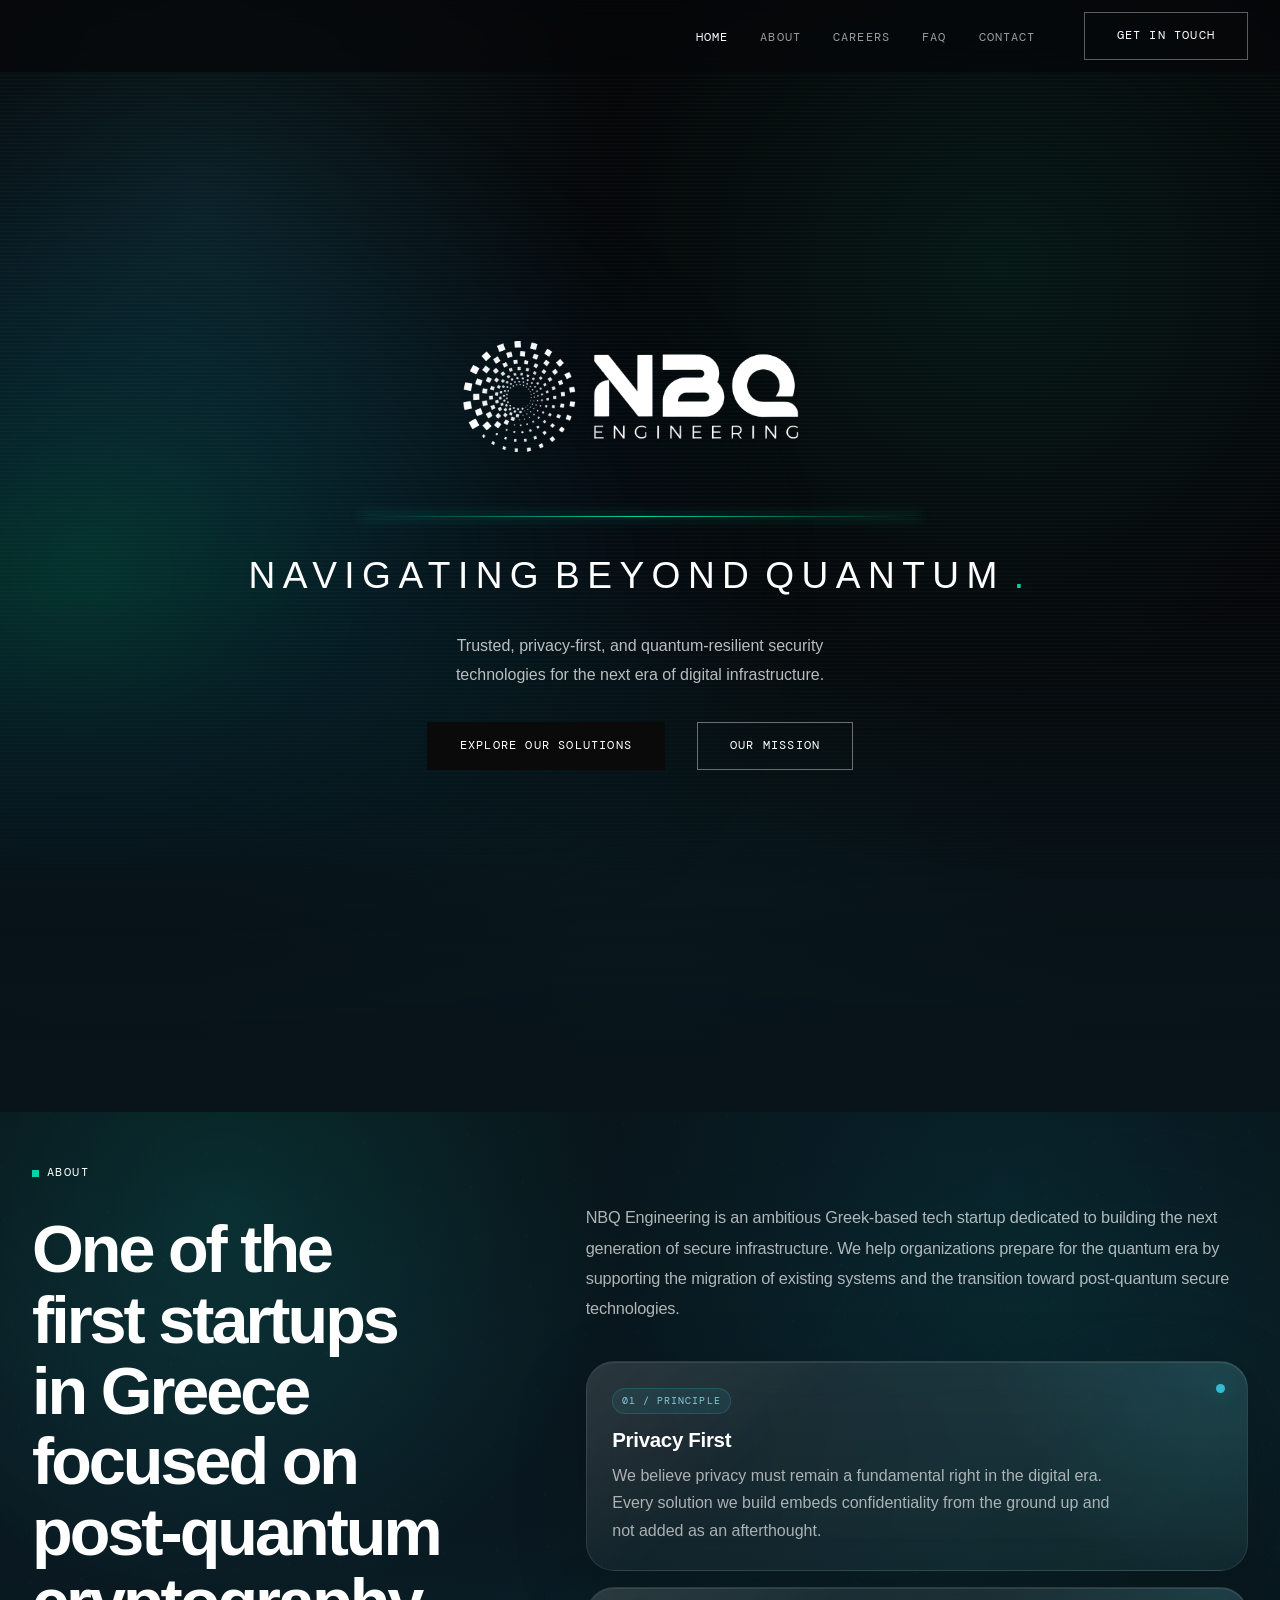
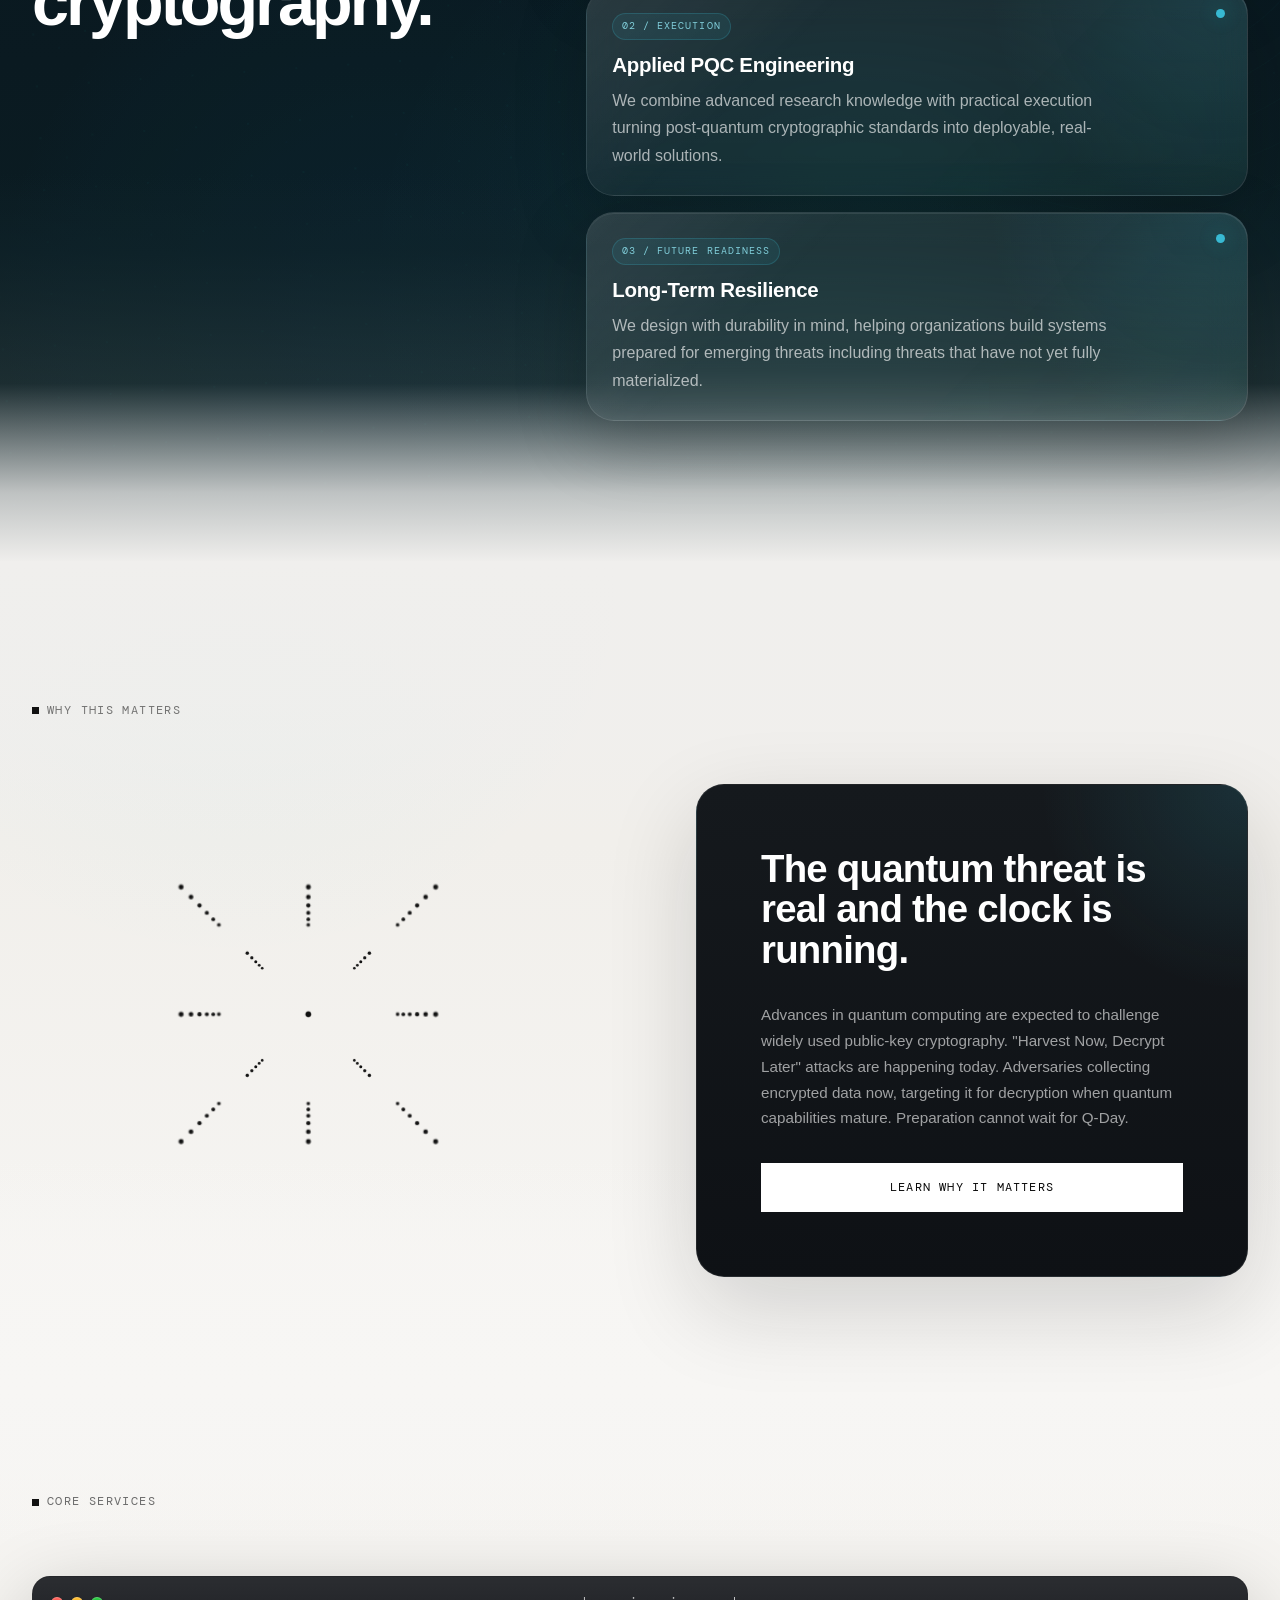
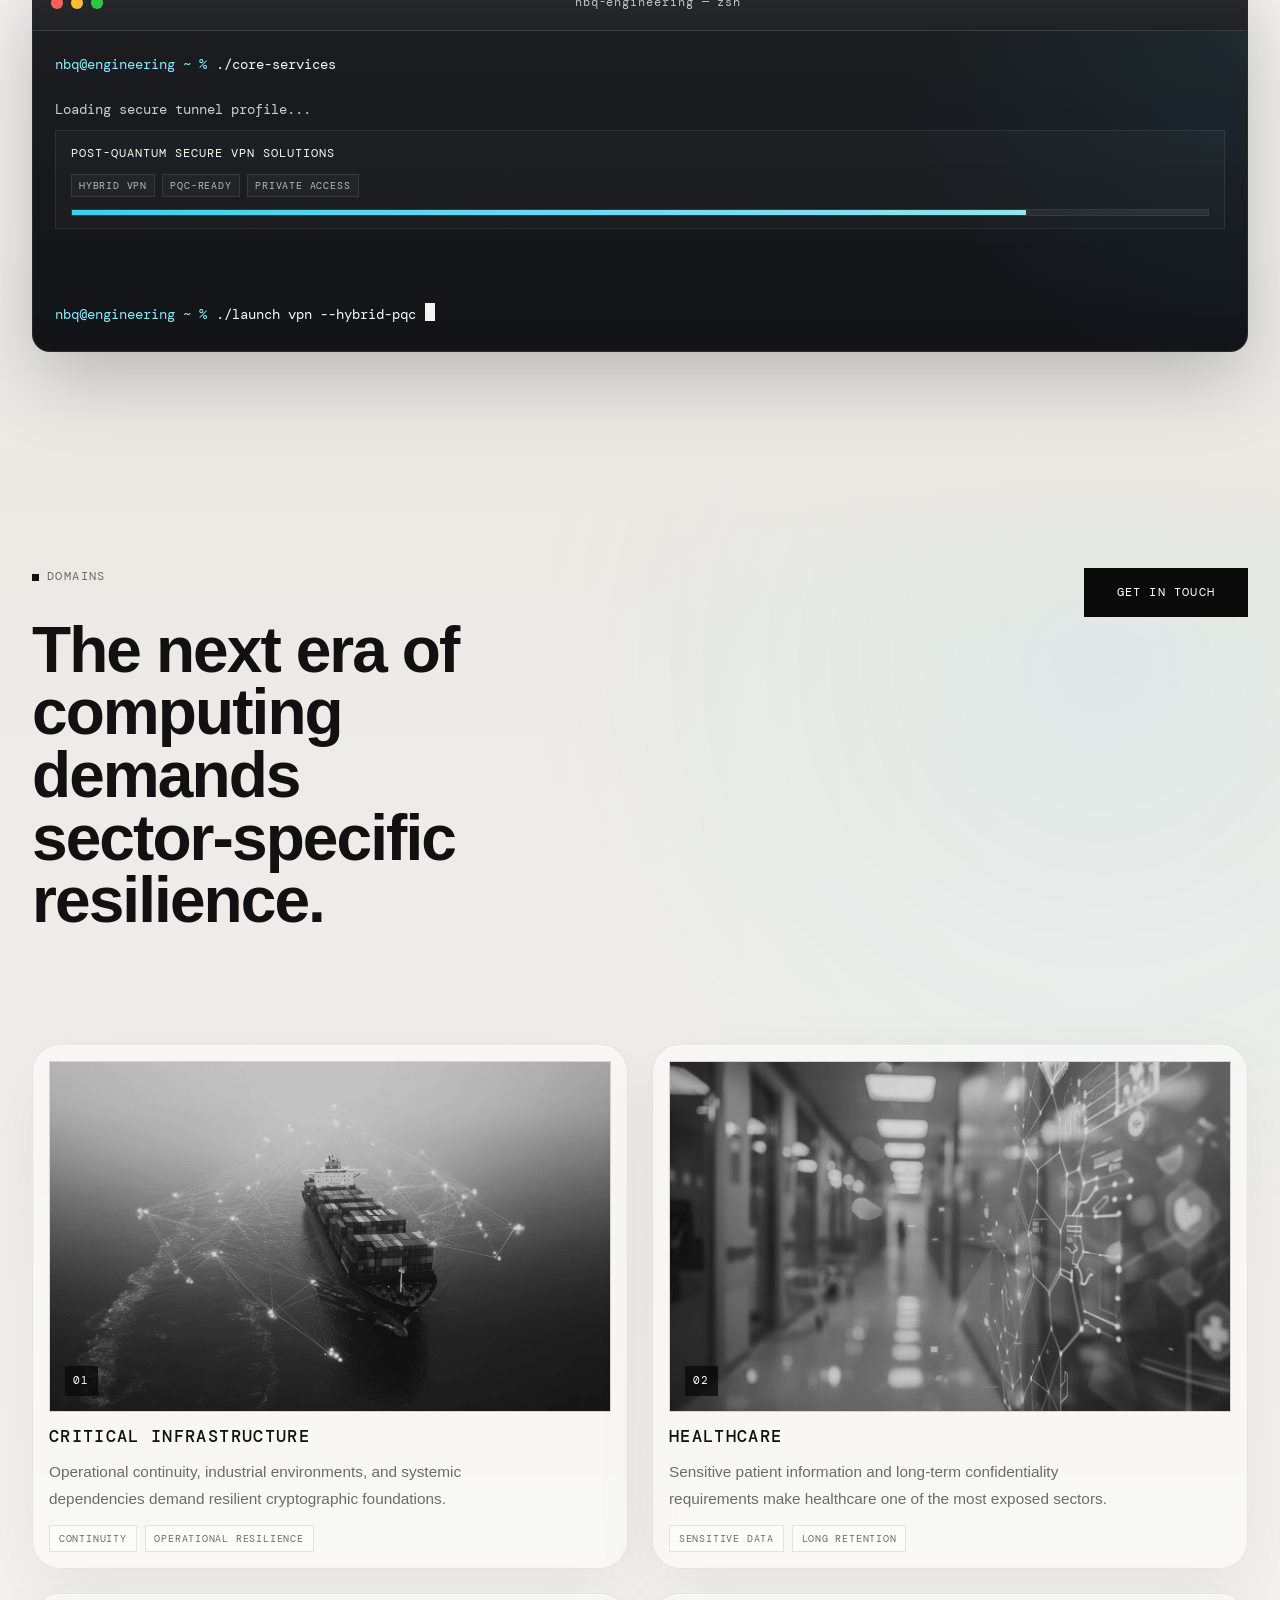
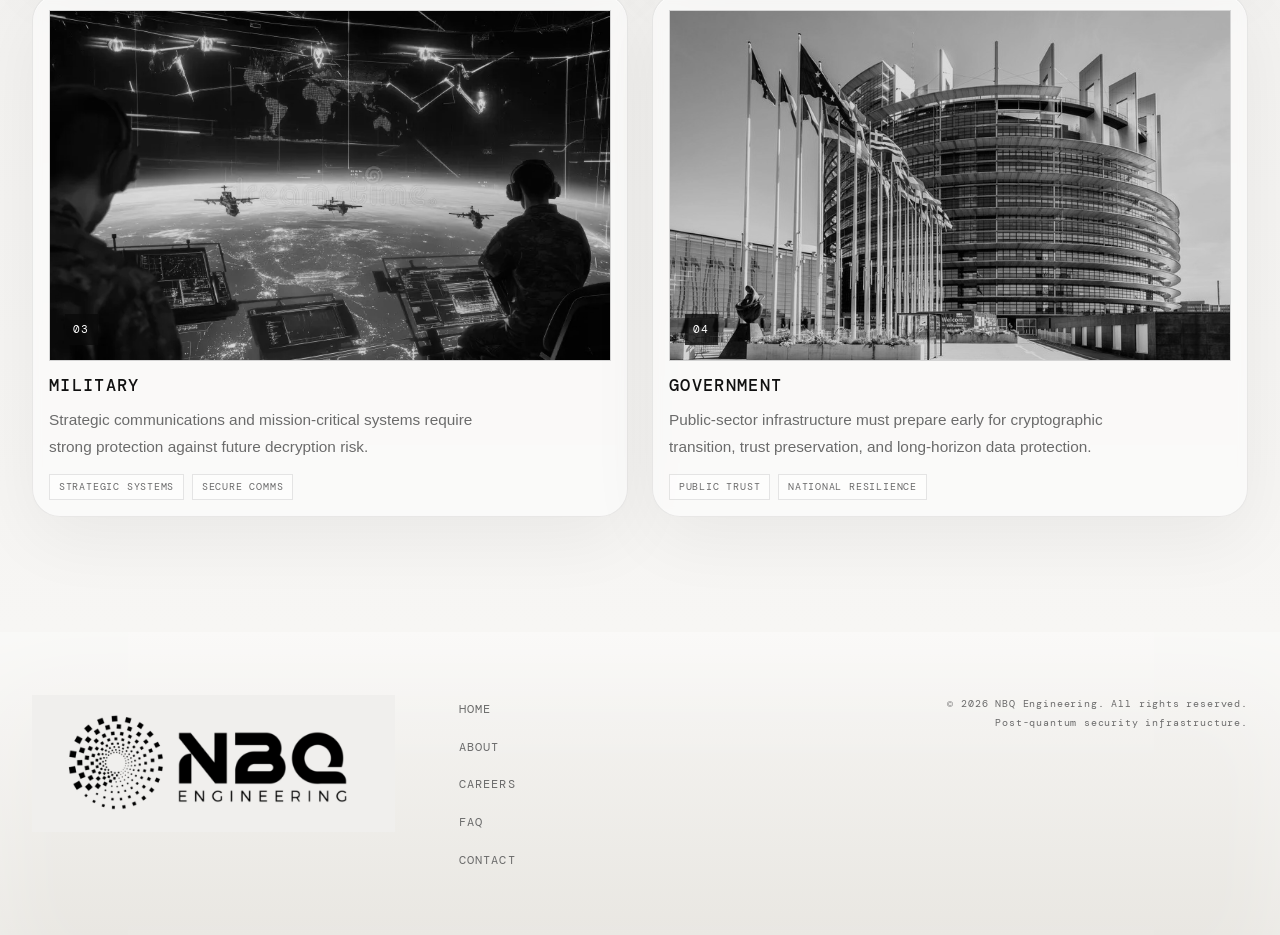
==== index.html @ 1aec0137 "Update index.html" ====
<!DOCTYPE html>
<html lang="en">
<head>
  <meta charset="UTF-8" />
  <meta name="viewport" content="width=device-width, initial-scale=1.0" />
  <title>NBQ Engineering — Navigating Beyond Quantum</title>
  <meta name="description" content="NBQ Engineering builds trusted, privacy-first, and quantum-resilient security technologies to help organizations prepare for the next era of digital infrastructure." />
  <link rel="icon" href="assets/favicon.ico" type="image/svg+xml" />
  <link rel="stylesheet" href="css/style.css" />
  <link rel="stylesheet" href="css/responsive.css" />
  <link rel="preconnect" href="https://fonts.googleapis.com" />
  <link href="https://fonts.googleapis.com/css2?family=DM+Mono:wght@300;400&display=swap" rel="stylesheet" />
</head>
<body>

  <!-- NAVIGATION -->
  <nav class="nav nav--dark" id="nav">
    <div class="nav__inner">
      <a href="index.html" class="nav__logo" aria-label="NBQ Engineering home">
      </a>
      <button class="nav__toggle" id="navToggle" aria-label="Toggle menu" aria-expanded="false">
        <span></span><span></span>
      </button>
      <ul class="nav__links" id="navLinks">
        <li><a href="index.html" class="active">Home</a></li>
        <li><a href="#about">About</a></li>
        <li><a href="careers.html">Careers</a></li>
        <li><a href="faq.html">FAQ</a></li>
        <li><a href="contact.html">Contact</a></li>
      </ul>
      <a href="contact.html" class="btn btn--outline nav__cta">Get in Touch</a>
    </div>
  </nav>

  <main>

<!-- HERO -->
<section class="hero hero--nbq-v2">
  <canvas id="nbqHeroCanvas" class="hero-v2__canvas" aria-hidden="true"></canvas>
  <div class="hero-v2__scanlines" aria-hidden="true"></div>
  <div class="hero-v2__glow" aria-hidden="true"></div>

  <div class="container hero-v2__container">
    <div class="hero-v2__stage">
      <div class="hero-v2__logo-wrap reveal">
        <!-- Use your preferred white logo asset here -->
        <img
          class="hero-v2__logo"
          src="images/white_logo.png"
          alt="NBQ Engineering"
        />
      </div>

      <div class="hero-v2__rule reveal reveal--delay-1"></div>

      <div class="hero-v2__tagline-wrap reveal reveal--delay-2">
        <div class="hero-v2__beam" aria-hidden="true"></div>
        <div class="hero-v2__tagline" aria-label="Navigating Beyond Quantum">
          <span class="hero-v2__word"><span>Navigating</span></span>
          <span class="hero-v2__word"><span>Beyond</span></span>
          <span class="hero-v2__word"><span>Quantum</span></span>
          <span class="hero-v2__word hero-v2__word--accent"><span>.</span></span>
        </div>
      </div>

      <p class="hero-v2__sub reveal reveal--delay-3">
        Trusted, privacy-first, and quantum-resilient security technologies
        for the next era of digital infrastructure.
      </p>

      <div class="hero-v2__actions reveal reveal--delay-3">
        <a href="technology.html" class="btn btn--primary">Explore Our Solutions</a>
        <a href="about.html" class="btn btn--outline-light">Our Mission</a>
      </div>
    </div>
  </div>

</section>
<!-- ABOUT SECTION -->
<section class="about-split" id="about">
  <div class="about-split__grid-bg" aria-hidden="true"></div>

  <div class="container about-split__inner">
    <div class="about-split__left">
      <div class="label reveal">
        <span class="square-marker"></span> About
      </div>

      <h2 class="about-split__headline reveal reveal--delay-1">
        One of the first startups in Greece focused on post-quantum cryptography.
      </h2>
    </div>

    <div class="about-split__right">
      <p class="about-split__intro reveal reveal--delay-2">
        NBQ Engineering is an ambitious Greek-based tech startup dedicated to building the next generation of secure infrastructure. We help organizations prepare for the quantum era by supporting the migration of existing systems and the transition toward post-quantum secure technologies.
      </p>

      <article class="feature-card feature-card--light feature-card--panel reveal">
        <span class="square-marker"></span>
        <div class="feature-card__body">
          <div class="feature-card__meta">01 / Principle</div>
          <h3 class="feature-card__title">Privacy First</h3>
          <p>
            We believe privacy must remain a fundamental right in the digital era.
            Every solution we build embeds confidentiality from the ground up and
            not added as an afterthought.
          </p>
        </div>
      </article>

      <article class="feature-card feature-card--light feature-card--panel reveal reveal--delay-1">
        <span class="square-marker"></span>
        <div class="feature-card__body">
          <div class="feature-card__meta">02 / Execution</div>
          <h3 class="feature-card__title">Applied PQC Engineering</h3>
          <p>
            We combine advanced research knowledge with practical execution 
            turning post-quantum cryptographic standards into deployable,
            real-world solutions.
          </p>
        </div>
      </article>

      <article class="feature-card feature-card--light feature-card--panel reveal reveal--delay-2">
        <span class="square-marker"></span>
        <div class="feature-card__body">
          <div class="feature-card__meta">03 / Future Readiness</div>
          <h3 class="feature-card__title">Long-Term Resilience</h3>
          <p>
            We design with durability in mind, helping organizations build systems
            prepared for emerging threats including threats that have not yet
            fully materialized.
          </p>
        </div>
      </article>
    </div>
  </div>
</section>

    <!-- WHY THIS MATTERS DARK SECTION -->
    <section class="tech-dark" id="why">
      <div class="container tech-dark__inner">
        <div class="label label--light reveal">
          <span class="square-marker square-marker--light"></span> Why This Matters
        </div>
        <div class="tech-dark__content">
          <div class="tech-grid-visual reveal" aria-hidden="true">
            <div class="cube-wrap">
              <div class="cube">
                <div class="faces f1">
                  <div class="dot p1"></div><div class="dot p2"></div><div class="dot p3"></div>
                  <div class="dot p4"></div><div class="dot p5"></div><div class="dot p6"></div>
                  <div class="dot p7"></div><div class="dot p8"></div><div class="dot p9"></div>
                </div>
                <div class="faces f2"><div class="dot p10"></div><div class="dot p11"></div><div class="dot p12"></div><div class="dot p13"></div></div>
                <div class="faces f3"><div class="dot p1"></div><div class="dot p2"></div><div class="dot p3"></div><div class="dot p4"></div><div class="dot p5"></div><div class="dot p6"></div><div class="dot p7"></div><div class="dot p8"></div><div class="dot p9"></div></div>
                <div class="faces f4"><div class="dot p10"></div><div class="dot p11"></div><div class="dot p12"></div><div class="dot p13"></div></div>
                <div class="faces f5"><div class="dot p1"></div><div class="dot p2"></div><div class="dot p3"></div><div class="dot p4"></div><div class="dot p5"></div><div class="dot p6"></div><div class="dot p7"></div><div class="dot p8"></div><div class="dot p9"></div></div>
                <div class="faces f6"><div class="dot p10"></div><div class="dot p11"></div><div class="dot p12"></div><div class="dot p13"></div></div>
                <div class="faces f7"><div class="dot p1"></div><div class="dot p2"></div><div class="dot p3"></div><div class="dot p4"></div><div class="dot p5"></div><div class="dot p6"></div><div class="dot p7"></div><div class="dot p8"></div><div class="dot p9"></div></div>
                <div class="faces f8"><div class="dot p10"></div><div class="dot p11"></div><div class="dot p12"></div><div class="dot p13"></div></div>
                <div class="faces f9"><div class="dot p1"></div><div class="dot p2"></div><div class="dot p3"></div><div class="dot p4"></div><div class="dot p5"></div><div class="dot p6"></div><div class="dot p7"></div><div class="dot p8"></div><div class="dot p9"></div></div>
                <div class="faces f10"><div class="dot p10"></div><div class="dot p11"></div><div class="dot p12"></div><div class="dot p13"></div></div>
                <div class="faces f11"><div class="dot p1"></div><div class="dot p2"></div><div class="dot p3"></div><div class="dot p4"></div><div class="dot p5"></div><div class="dot p6"></div><div class="dot p7"></div><div class="dot p8"></div><div class="dot p9"></div></div>
              </div>
            </div>
          </div>
          <div class="arch-card reveal reveal--delay-2">
            <h3 class="arch-card__title">The quantum threat is real and the clock is running.</h3>
            <p class="arch-card__body">
              Advances in quantum computing are expected to challenge widely used public-key cryptography. "Harvest Now, Decrypt Later" attacks are happening today. Adversaries collecting encrypted data now, targeting it for decryption when quantum capabilities mature. Preparation cannot wait for Q-Day.
            </p>
            <a href="about.html" class="btn btn--white">Learn Why It Matters</a>
          </div>
        </div>
      </div>
    </section>

<!-- CORE SERVICES / TERMINAL -->
<section class="capabilities">
  <div class="container">
    <div class="label reveal">
      <span class="square-marker"></span> Core Services
    </div>

    <div class="services-terminal reveal">
      <div class="services-terminal__topbar">
        <div class="services-terminal__traffic-lights" aria-hidden="true">
          <span class="services-terminal__dot services-terminal__dot--red"></span>
          <span class="services-terminal__dot services-terminal__dot--yellow"></span>
          <span class="services-terminal__dot services-terminal__dot--green"></span>
        </div>
        <div class="services-terminal__title">nbq-engineering — zsh</div>
      </div>

      <div
        class="services-terminal__body services-terminal__body--animated"
        id="servicesTerminalBody"
        aria-live="polite"
      >
        <div class="services-terminal__boot">
          <div class="services-terminal__line">
            <span class="services-terminal__prompt">nbq@engineering ~ %</span>
            <span class="services-terminal__command">./core-services</span>
          </div>
        </div>

        <div class="services-terminal__viewport" id="servicesTerminalViewport"></div>

        <div class="services-terminal__line services-terminal__line--active">
          <span class="services-terminal__prompt">nbq@engineering ~ %</span>
          <span class="services-terminal__typing" id="servicesTerminalTyping"></span>
          <span class="services-terminal__cursor" aria-hidden="true"></span>
        </div>
      </div>
    </div>
  </div>
</section>



<!-- DOMAINS SECTION -->
<section class="domain-showcase">
  <div class="container">
    <div class="domain-showcase__top">
      <div class="domain-showcase__intro-block">
        <div class="label reveal">
          <span class="square-marker"></span> Domains
        </div>
        <h2 class="domain-showcase__headline reveal reveal--delay-1">
          The next era of computing demands sector-specific resilience.
        </h2>
      </div>

      <a href="contact.html" class="btn btn--primary reveal reveal--delay-1">
        Get in Touch
      </a>
    </div>

    <div class="domain-showcase__grid">
     
      <article class="domain-card reveal reveal--delay-1">
        <div class="domain-card__image-wrap">
          <div class="domain-card__image-placeholder">
            <img src="images/ship.png" alt="Critical infrastructure sector" class="domain-card__image" />
          </div>
          <span class="domain-card__num">01</span>
        </div>
        <div class="domain-card__content">
          <h3 class="domain-card__title">Critical Infrastructure</h3>
          <p class="domain-card__text">
            Operational continuity, industrial environments, and systemic dependencies demand resilient cryptographic foundations.
          </p>
          <div class="domain-card__meta">
            <span class="domain-card__pill">Continuity</span>
            <span class="domain-card__pill">Operational resilience</span>
          </div>
        </div>
      </article>

      <article class="domain-card reveal reveal--delay-2">
        <div class="domain-card__image-wrap">
          <div class="domain-card__image-placeholder">
            <img src="images/healthcare.jpg" alt="Healthcare sector" class="domain-card__image" />
          </div>
          <span class="domain-card__num">02</span>
        </div>
        <div class="domain-card__content">
          <h3 class="domain-card__title">Healthcare</h3>
          <p class="domain-card__text">
            Sensitive patient information and long-term confidentiality requirements make healthcare one of the most exposed sectors.
          </p>
          <div class="domain-card__meta">
            <span class="domain-card__pill">Sensitive data</span>
            <span class="domain-card__pill">Long retention</span>
          </div>
        </div>
      </article>

      <article class="domain-card reveal reveal--delay-3">
        <div class="domain-card__image-wrap">
          <div class="domain-card__image-placeholder">
            <img src="images/military.png" alt="Military sector" class="domain-card__image" />
          </div>
          <span class="domain-card__num">03</span>
        </div>
        <div class="domain-card__content">
          <h3 class="domain-card__title">Military</h3>
          <p class="domain-card__text">
            Strategic communications and mission-critical systems require strong protection against future decryption risk.
          </p>
          <div class="domain-card__meta">
            <span class="domain-card__pill">Strategic systems</span>
            <span class="domain-card__pill">Secure comms</span>
          </div>
        </div>
      </article>

      <article class="domain-card reveal reveal--delay-4">
        <div class="domain-card__image-wrap">
          <div class="domain-card__image-placeholder">
            <img src="images/government.jpg" alt="Government sector" class="domain-card__image" />
          </div>
          <span class="domain-card__num">04</span>
        </div>
        <div class="domain-card__content">
          <h3 class="domain-card__title">Government</h3>
          <p class="domain-card__text">
            Public-sector infrastructure must prepare early for cryptographic transition, trust preservation, and long-horizon data protection.
          </p>
          <div class="domain-card__meta">
            <span class="domain-card__pill">Public trust</span>
            <span class="domain-card__pill">National resilience</span>
          </div>
        </div>
      </article>
    </div>
  </div>
</section>






  </main>

  <!-- FOOTER -->
  <footer class="footer">
    <div class="container footer__inner">
      <div class="footer__brand">
        <img src="images/logo.png" alt="NBQ Engineering" class="footer__logo" />
        
      </div>
      <nav class="footer__nav">
        <ul>
          <li><a href="index.html" class="active">Home</a></li>
        <li><a href="#about">About</a></li>
        <li><a href="careers.html">Careers</a></li>
        <li><a href="faq.html">FAQ</a></li>
        <li><a href="contact.html">Contact</a></li>
        </ul>
      </nav>
      <div class="footer__meta">
        <p class="footer__copy">&copy; 2026 NBQ Engineering. All rights reserved.</p>
        <p class="footer__legal">Post-quantum security infrastructure.</p>
      </div>
    </div>
  </footer>

  <script src="js/main.js"></script>
  <script src="js/animations.js"></script>
</body>
</html>
---- css/style.css ----
/* ============================================================
   AXIOM — style.css
   Main stylesheet: variables, base, layout, components, pages
   ============================================================ */

/* ============================================================
   1. CSS CUSTOM PROPERTIES (Design Tokens)
   ============================================================ */
:root {
  /* Colors */
  --color-black:        #0a0a0a;
  --color-charcoal:     #111111;
  --color-dark:         #161616;
  --color-dark-mid:     #1e1e1e;
  --color-dark-card:    #242424;
  --color-mid:          #3a3a3a;
  --color-border:       #d4d4d4;
  --color-border-dark:  rgba(255,255,255,0.08);
  --color-off-white:    #f4f3f1;
  --color-white:        #ffffff;
  --color-bg:           #f0efed;
  --color-bg-light:     #f7f6f4;

  --color-text:         #111111;
  --color-text-muted:   #6b6b6b;
  --color-text-light:   #ffffff;
  --color-text-dim:     rgba(255,255,255,0.6);

  --color-accent:       #111111;

  /* Typography */
  --font-display:       'Helvetica Neue', Arial, sans-serif;
  --font-mono:          'DM Mono', monospace;

  /* Spacing */
  --space-xs:   0.5rem;
  --space-sm:   1rem;
  --space-md:   2rem;
  --space-lg:   4rem;
  --space-xl:   7rem;
  --space-xxl:  10rem;

  /* Layout */
  --container-max:  1320px;
  --container-pad:  2.5rem;

  /* Motion */
  --ease:           cubic-bezier(0.16, 1, 0.3, 1);
  --ease-in:        cubic-bezier(0.4, 0, 1, 1);
  --duration-fast:  200ms;
  --duration-mid:   400ms;
  --duration-slow:  700ms;

  /* Nav height */
  --nav-h: 72px;

  /* Cube */
  --cube-size:      210px;
  --cube-dot:       3.5px;
  --face-interval:  21px;
  --delay-step:     0.3s;
}

/* ============================================================
   2. RESET & BASE
   ============================================================ */
*, *::before, *::after {
  box-sizing: border-box;
  margin: 0;
  padding: 0;
}

html {
  font-size: 16px;
  scroll-behavior: smooth;
  -webkit-font-smoothing: antialiased;
  -moz-osx-font-smoothing: grayscale;
}

body {
  font-family: var(--font-display);
  background: var(--color-bg);
  color: var(--color-text);
  line-height: 1.6;
  overflow-x: hidden;
}

body.body--dark {
  background: var(--color-black);
  color: var(--color-text-light);
}

img, video {
  display: block;
  max-width: 100%;
}

a {
  color: inherit;
  text-decoration: none;
}

ul, ol {
  list-style: none;
}

input, textarea, select, button {
  font-family: inherit;
  font-size: inherit;
}

address {
  font-style: normal;
}

/* ============================================================
   3. LAYOUT UTILITIES
   ============================================================ */
.container {
  width: 100%;
  max-width: var(--container-max);
  margin-inline: auto;
  padding-inline: var(--container-pad);
}

.br-desktop {
  display: block;
}

/* ============================================================
   4. TYPOGRAPHY UTILITIES
   ============================================================ */
h1, h2, h3, h4 {
  font-family: var(--font-display);
  font-weight: 700;
  line-height: 1.05;
  letter-spacing: -0.02em;
}

.label {
  display: flex;
  align-items: center;
  gap: 0.5rem;
  font-family: var(--font-mono);
  font-size: 0.72rem;
  font-weight: 400;
  letter-spacing: 0.12em;
  text-transform: uppercase;
  color: var(--color-text-muted);
  margin-bottom: var(--space-md);
}

.label--light {
  color: var(--color-text-dim);
}

/* ============================================================
   5. SQUARE MARKER
   ============================================================ */
.square-marker {
  display: inline-block;
  width: 7px;
  height: 7px;
  background: var(--color-text);
  flex-shrink: 0;
}

.square-marker--light {
  background: var(--color-white);
}

/* ============================================================
   6. BUTTONS
   ============================================================ */
.btn {
  display: inline-flex;
  align-items: center;
  justify-content: center;
  gap: 0.5rem;
  padding: 0.85rem 2rem;
  font-family: var(--font-mono);
  font-size: 0.75rem;
  font-weight: 400;
  letter-spacing: 0.1em;
  text-transform: uppercase;
  border: 1px solid transparent;
  cursor: pointer;
  transition:
    background var(--duration-fast) var(--ease),
    color var(--duration-fast) var(--ease),
    border-color var(--duration-fast) var(--ease);
  white-space: nowrap;
}

.btn--primary {
  background: var(--color-black);
  color: var(--color-white);
  border-color: var(--color-black);
}

.btn--primary:hover {
  background: var(--color-mid);
  border-color: var(--color-mid);
}

.btn--outline {
  background: transparent;
  color: var(--color-text);
  border-color: var(--color-text);
}

.btn--outline:hover {
  background: var(--color-text);
  color: var(--color-white);
}

.btn--outline-light {
  background: transparent;
  color: var(--color-white);
  border-color: rgba(255,255,255,0.4);
}

.btn--outline-light:hover {
  background: var(--color-white);
  color: var(--color-black);
}

.btn--ghost {
  background: transparent;
  color: var(--color-text);
  border-color: transparent;
  padding-left: 0;
}

.btn--ghost:hover {
  opacity: 0.6;
}

.btn--white {
  background: var(--color-white);
  color: var(--color-black);
  border-color: var(--color-white);
}

.btn--white:hover {
  background: var(--color-off-white);
}

.btn--full {
  width: 100%;
}

/* ============================================================
   7. NAVIGATION
   ============================================================ */
.nav {
  position: fixed;
  top: 0;
  left: 0;
  width: 100%;
  z-index: 100;
  height: var(--nav-h);
  background: rgba(240, 239, 237, 0.92);
  backdrop-filter: blur(12px);
  -webkit-backdrop-filter: blur(12px);
  border-bottom: 1px solid var(--color-border);
  transition: background var(--duration-mid);
}

.nav.scrolled {
  background: rgba(240, 239, 237, 0.98);
}

.nav--dark {
  background: rgba(10, 10, 10, 0.92);
  border-bottom-color: var(--color-border-dark);
}

.nav--dark.scrolled {
  background: rgba(10, 10, 10, 0.98);
}

.nav__inner {
  max-width: var(--container-max);
  margin-inline: auto;
  padding-inline: var(--container-pad);
  height: 100%;
  display: flex;
  align-items: center;
  gap: var(--space-md);
}

.nav__logo {
  font-family: var(--font-display);
  font-weight: 800;
  font-size: 1.1rem;
  letter-spacing: 0.15em;
  text-transform: uppercase;
  color: var(--color-text);
  margin-right: auto;
}

.nav--dark .nav__logo {
  color: var(--color-white);
}

.nav__links {
  display: flex;
  align-items: center;
  gap: var(--space-md);
}

.nav__links li a {
  font-family: var(--font-mono);
  font-size: 0.72rem;
  letter-spacing: 0.1em;
  text-transform: uppercase;
  color: var(--color-text-muted);
  transition: color var(--duration-fast);
}

.nav--dark .nav__links li a {
  color: var(--color-text-dim);
}

.nav__links li a:hover,
.nav__links li a.active {
  color: var(--color-text);
}

.nav--dark .nav__links li a:hover,
.nav--dark .nav__links li a.active {
  color: var(--color-white);
}

.nav__cta {
  margin-left: var(--space-sm);
}

.nav__toggle {
  display: none;
  flex-direction: column;
  gap: 5px;
  background: none;
  border: none;
  cursor: pointer;
  padding: 0.25rem;
  margin-left: auto;
}

.nav__toggle span {
  display: block;
  width: 22px;
  height: 1.5px;
  background: var(--color-text);
  transition: transform var(--duration-mid), opacity var(--duration-mid);
}

.nav--dark .nav__toggle span {
  background: var(--color-white);
}

/* ============================================================
   8. HERO SECTION
   ============================================================ */
.hero {
  position: relative;
  min-height: 100vh;
  padding-top: calc(var(--nav-h) + 6rem);
  padding-bottom: var(--space-xl);
  overflow: hidden;
}

.hero__grid-dots {
  position: absolute;
  inset: 0;
  background-image: radial-gradient(circle, rgba(0,0,0,0.12) 1px, transparent 1px);
  background-size: 48px 48px;
  pointer-events: none;
}

.hero .container {
  position: relative;
}

.hero__label {
  margin-bottom: var(--space-md);
}

.hero__headline {
  font-size: clamp(3.5rem, 8vw, 7.5rem);
  font-weight: 800;
  line-height: 0.95;
  letter-spacing: -0.03em;
  margin-bottom: var(--space-md);
  max-width: 14ch;
}

.hero__sub {
  font-size: 1rem;
  color: var(--color-text-muted);
  line-height: 1.7;
  max-width: 58ch;
  margin-bottom: var(--space-lg);
  font-weight: 400;
}

.hero__actions {
  display: flex;
  align-items: center;
  gap: var(--space-md);
  flex-wrap: wrap;
}

.hero__line {
  position: absolute;
  bottom: 0;
  left: 0;
  right: 0;
  height: 1px;
  background: var(--color-border);
}

.hero__split {
  display: grid;
  grid-template-columns: 1fr 420px;
  align-items: center;
  gap: var(--space-xl);
}

.hero__split-text {
  min-width: 0;
}

.hero__quantum-wrap {
  position: relative;
  width: 420px;
  height: 420px;
  flex-shrink: 0;
}

.hero__quantum-canvas {
  display: block;
  width: 100%;
  height: 100%;
}

.hero__quantum-labels {
  position: absolute;
  bottom: 1rem;
  left: 0;
  right: 0;
  display: flex;
  justify-content: space-between;
  padding: 0 1rem;
  pointer-events: none;
}

.hero__quantum-label {
  font-family: var(--font-mono);
  font-size: 0.6rem;
  letter-spacing: 0.12em;
  text-transform: uppercase;
  color: var(--color-text-muted);
  opacity: 0.6;
}


/* ============================================================
   9. ABOUT SPLIT SECTION — DARK QUANTUM CONTINUATION
   ============================================================ */

.about-split {
  position: relative;
  padding-block: var(--space-xxl);
  border-bottom: 1px solid rgba(255,255,255,0.08);
  background:
    linear-gradient(
      180deg,
      #060709 0%,
      #070b0d 18%,
      #0b1114 42%,
      #111719 68%,
      #f0efed 100%
    );
  overflow: hidden;
  isolation: isolate;
}

/* Soft fade from hero into About */
.about-split::before {
  content: "";
  position: absolute;
  inset: 0 0 auto 0;
  height: 260px;
  pointer-events: none;
  z-index: 0;
  background:
    linear-gradient(
      180deg,
      rgba(6, 7, 9, 1) 0%,
      rgba(6, 7, 9, 0.92) 36%,
      rgba(0, 212, 170, 0.08) 68%,
      rgba(6, 7, 9, 0) 100%
    );
}

/* Soft fade from About into the next light section */
.about-split::after {
  content: "";
  position: absolute;
  inset: auto 0 0 0;
  height: 240px;
  pointer-events: none;
  z-index: 0;
  background:
    linear-gradient(
      180deg,
      rgba(240, 239, 237, 0) 0%,
      rgba(240, 239, 237, 0.72) 72%,
      rgba(240, 239, 237, 1) 100%
    );
}

.about-split__grid-bg {
  position: absolute;
  inset: 0;
  pointer-events: none;
  overflow: hidden;
  z-index: 0;

  background:
    radial-gradient(circle at 18% 20%, rgba(0, 212, 170, 0.16), transparent 28%),
    radial-gradient(circle at 78% 18%, rgba(0, 150, 190, 0.12), transparent 30%),
    radial-gradient(circle at 70% 72%, rgba(0, 212, 170, 0.08), transparent 34%),
    radial-gradient(circle at 30% 78%, rgba(0, 100, 160, 0.10), transparent 30%);

  opacity: 1;
  animation: aboutHeroGlowDrift 18s ease-in-out infinite alternate;
}

/* Subtle quantum particles */
.about-split__grid-bg::before {
  content: "";
  position: absolute;
  inset: -20%;

  background-image:
    radial-gradient(circle, rgba(0, 212, 170, 0.28) 1px, transparent 1.5px),
    radial-gradient(circle, rgba(0, 150, 190, 0.16) 1px, transparent 1.5px);

  background-size:
    52px 52px,
    110px 110px;

  background-position:
    0 0,
    36px 48px;

  opacity: 0.38;
  transform: rotate(-4deg);
  animation: aboutParticleDrift 34s linear infinite;
}

/* Large orbital ring, very subtle */
.about-split__grid-bg::after {
  content: "";
  position: absolute;
  width: 720px;
  height: 720px;
  right: -220px;
  top: 42%;
  border-radius: 50%;

  background:
    repeating-radial-gradient(
      circle,
      rgba(0, 212, 170, 0.11) 0 1px,
      transparent 1px 38px
    );

  opacity: 0.38;
  transform: translateY(-50%) rotate(0deg);
  animation: aboutOrbitSlow 36s linear infinite;
}

/* Keep content above animated background */
.about-split__inner {
  position: relative;
  z-index: 2;
}

/* Make About text readable on dark background */
.about-split .label,
.about-split__headline {
  color: var(--color-white);
}

.about-split .square-marker {
  background: #00d4aa;
}

.about-split__intro {
  color: rgba(255,255,255,0.68);
}

/* Dark glass cards instead of bright white cards */
.feature-card--light {
  background: rgba(255,255,255,0.055);
  border-color: rgba(255,255,255,0.12);
  backdrop-filter: blur(14px);
  -webkit-backdrop-filter: blur(14px);
  box-shadow: 0 24px 70px rgba(0,0,0,0.22);
}

.feature-card--light:hover {
  transform: translateY(-4px);
  background: rgba(255,255,255,0.085);
  border-color: rgba(0,212,170,0.28);
  box-shadow: 0 28px 80px rgba(0,212,170,0.08);
}

.feature-card--light .feature-card__meta {
  color: rgba(0,212,170,0.78);
}

.feature-card--light .feature-card__title {
  color: var(--color-white);
}

.feature-card--light .feature-card__body p {
  color: rgba(255,255,255,0.64);
}

/* Animations */
@keyframes aboutHeroGlowDrift {
  0% {
    transform: scale(1) translate3d(0, 0, 0);
    opacity: 0.78;
  }

  100% {
    transform: scale(1.06) translate3d(1.5%, -1.5%, 0);
    opacity: 1;
  }
}

@keyframes aboutParticleDrift {
  0% {
    transform: rotate(-4deg) translate3d(0, 0, 0);
    background-position:
      0 0,
      36px 48px;
  }

  100% {
    transform: rotate(-4deg) translate3d(-90px, 60px, 0);
    background-position:
      180px 120px,
      -80px 140px;
  }
}

@keyframes aboutOrbitSlow {
  0% {
    transform: translateY(-50%) rotate(0deg) scale(1);
  }

  50% {
    transform: translateY(-50%) rotate(180deg) scale(1.03);
  }

  100% {
    transform: translateY(-50%) rotate(360deg) scale(1);
  }
}
/* ============================================================
   10. TECHNOLOGY SECTION (index)
   ============================================================ */
.tech-dark {
  position: relative;
  background:
    linear-gradient(
      180deg,
      #f0efed 0%,
      var(--color-bg) 28%,
      var(--color-bg) 100%
    );
  color: var(--color-text);
  padding-block: var(--space-xxl);
  overflow: hidden;
  border-bottom: 1px solid var(--color-border);
}

.tech-dark__bg-dots {
  position: absolute;
  inset: 0;
  background-image: radial-gradient(circle, rgba(0,0,0,0.08) 1px, transparent 1px);
  background-size: 56px 56px;
  pointer-events: none;
}

.tech-dark .container {
  position: relative;
}

.tech-dark__content {
  display: grid;
  grid-template-columns: 1fr 1fr;
  gap: var(--space-xl);
  align-items: center;
  margin-top: var(--space-lg);
}

.tech-dark .label--light {
  color: var(--color-text-muted);
}

.tech-dark .square-marker--light {
  background: var(--color-text);
}

.tech-grid-visual {
  display: flex;
  flex-direction: column;
  align-items: center;
  justify-content: center;
  min-height: 320px;
}

.tech-grid-visual canvas {
  max-width: 100%;
  height: auto;
}

/* ----------------------------------------------------------
   3D SPINNING CUBE
---------------------------------------------------------- */
.cube-wrap {
  width: var(--cube-size);
  height: var(--cube-size);
  perspective: 600px;
  display: flex;
  align-items: center;
  justify-content: center;
  margin-bottom: var(--space-md);
}

.cube {
  position: relative;
  width: var(--cube-size);
  height: var(--cube-size);
  transform-style: preserve-3d;
  transform-origin: 50% 50%;
  animation: spinCube 9s linear infinite;
}

.cube .faces {
  position: absolute;
  top: 0;
  left: 0;
  width: var(--cube-size);
  height: var(--cube-size);
}

.cube .dot {
  position: absolute;
  background: rgba(17, 17, 17, 1);
  width: var(--cube-dot);
  height: var(--cube-dot);
  border-radius: 50%;
}

.cube .p1  { top: 0%;   left: 0%;   transform: translate(-50%, -50%); }
.cube .p2  { top: 0%;   left: 50%;  transform: translate(-50%, -50%); }
.cube .p3  { top: 0%;   left: 100%; transform: translate(-50%, -50%); }
.cube .p4  { top: 50%;  left: 0%;   transform: translate(-50%, -50%); }
.cube .p5  { top: 50%;  left: 50%;  transform: translate(-50%, -50%); }
.cube .p6  { top: 50%;  left: 100%; transform: translate(-50%, -50%); }
.cube .p7  { top: 100%; left: 0%;   transform: translate(-50%, -50%); }
.cube .p8  { top: 100%; left: 50%;  transform: translate(-50%, -50%); }
.cube .p9  { top: 100%; left: 100%; transform: translate(-50%, -50%); }

.cube .p10 { top: 25%;  left: 25%;  transform: translate(-50%, -50%); }
.cube .p11 { top: 25%;  left: 75%;  transform: translate(-50%, -50%); }
.cube .p12 { top: 75%;  left: 25%;  transform: translate(-50%, -50%); }
.cube .p13 { top: 75%;  left: 75%;  transform: translate(-50%, -50%); }

.cube .f1  { transform: translateZ(calc(var(--face-interval) * -5)); }
.cube .f2  { transform: translateZ(calc(var(--face-interval) * -4)); }
.cube .f3  { transform: translateZ(calc(var(--face-interval) * -3)); }
.cube .f4  { transform: translateZ(calc(var(--face-interval) * -2)); }
.cube .f5  { transform: translateZ(calc(var(--face-interval) * -1)); }
.cube .f6  { transform: translateZ(0px); }
.cube .f7  { transform: translateZ(calc(var(--face-interval) *  1)); }
.cube .f8  { transform: translateZ(calc(var(--face-interval) *  2)); }
.cube .f9  { transform: translateZ(calc(var(--face-interval) *  3)); }
.cube .f10 { transform: translateZ(calc(var(--face-interval) *  4)); }
.cube .f11 { transform: translateZ(calc(var(--face-interval) *  5)); }

@keyframes spinCube {
  0%   { transform: rotateY(0deg) rotateX(-45deg) rotate(0deg); }
  50%  { transform: rotateY(180deg) rotateX(135deg) rotate(180deg); }
  100% { transform: rotateY(360deg) rotateX(315deg) rotate(360deg); }
}

.tech-grid-visual__caption {
  font-size: 1rem;
  color: var(--color-text-muted);
  margin-top: var(--space-md);
}

.arch-card {
  background: var(--color-dark-card);
  padding: var(--space-lg);
  display: flex;
  flex-direction: column;
  gap: var(--space-md);
  color: var(--color-white);
}

.arch-card__title {
  font-size: clamp(1.8rem, 3vw, 2.4rem);
  font-weight: 700;
  color: var(--color-white);
}

.arch-card__body {
  font-size: 0.95rem;
  color: var(--color-text-dim);
  line-height: 1.7;
}

/* ============================================================
   11. CAPABILITIES / CORE SERVICES
   ============================================================ */
.capabilities {
  padding-block: var(--space-xl);
  border-bottom: 1px solid var(--color-border);
}

.capabilities__grid {
  display: grid;
  grid-template-columns: repeat(3, 1fr);
  gap: 0;
  margin-top: var(--space-lg);
  border-top: 1px solid var(--color-border);
}

.cap-item {
  padding: var(--space-lg) var(--space-lg) var(--space-md) 0;
  border-right: 1px solid var(--color-border);
  min-height: 260px;
  display: flex;
  flex-direction: column;
  justify-content: flex-start;
}

.cap-item:first-child {
  padding-left: 0;
}

.cap-item:last-child {
  border-right: none;
  padding-right: 0;
}

.cap-item__num {
  font-family: var(--font-mono);
  font-size: 0.72rem;
  color: var(--color-text-muted);
  letter-spacing: 0.12em;
  margin-bottom: 1.25rem;
}

.cap-item h4 {
  font-size: 1.35rem;
  font-weight: 600;
  line-height: 1.2;
  margin-bottom: 1rem;
  max-width: 16ch;
}

.cap-item p {
  font-size: 1rem;
  color: var(--color-text-muted);
  line-height: 1.75;
  max-width: 34ch;
}

/* ============================================================
   11A. CORE SERVICES TERMINAL
   ============================================================ */
.services-terminal {
  margin-top: var(--space-lg);
  border: 1px solid rgba(255,255,255,0.08);
  border-radius: 18px;
  overflow: hidden;
  background:
    linear-gradient(180deg, rgba(255,255,255,0.03), rgba(255,255,255,0.01)),
    #0f1115;
  box-shadow:
    0 24px 80px rgba(0,0,0,0.24),
    inset 0 1px 0 rgba(255,255,255,0.04);
}

.services-terminal__topbar {
  display: flex;
  align-items: center;
  justify-content: space-between;
  gap: 1rem;
  min-height: 54px;
  padding: 0 1.1rem;
  background: linear-gradient(180deg, #2b2d31 0%, #1f2125 100%);
  border-bottom: 1px solid rgba(255,255,255,0.08);
}

.services-terminal__traffic-lights {
  display: flex;
  align-items: center;
  gap: 0.5rem;
  flex-shrink: 0;
}

.services-terminal__dot {
  width: 12px;
  height: 12px;
  border-radius: 50%;
  box-shadow: inset 0 1px 1px rgba(255,255,255,0.25);
}

.services-terminal__dot--red { background: #ff5f57; }
.services-terminal__dot--yellow { background: #febc2e; }
.services-terminal__dot--green { background: #28c840; }

.services-terminal__title {
  font-family: var(--font-mono);
  font-size: 0.72rem;
  letter-spacing: 0.08em;
  text-transform: lowercase;
  color: rgba(255,255,255,0.72);
  text-align: center;
  flex: 1;
  margin-right: 2rem;
}

.services-terminal__body {
  padding: 1.4rem 1.4rem 1.5rem;
  font-family: var(--font-mono);
  height: 320px;
  background:
    radial-gradient(circle at top right, rgba(61,207,234,0.08), transparent 28%),
    linear-gradient(180deg, rgba(255,255,255,0.02), rgba(255,255,255,0));
}

.services-terminal__body--animated {
  display: flex;
  flex-direction: column;
}

.services-terminal__boot {
  margin-bottom: 0.45rem;
}

.services-terminal__viewport {
  flex: 1;
  overflow: hidden;
  position: relative;
  padding-top: 0.3rem;
}

.services-terminal__line {
  display: flex;
  align-items: flex-start;
  flex-wrap: wrap;
  gap: 0.55rem;
  margin-bottom: 0.55rem;
  font-size: 0.88rem;
  line-height: 1.7;
}

.services-terminal__line--active {
  margin-top: 0.9rem;
  margin-bottom: 0;
}

.services-terminal__prompt {
  color: #8be9fd;
  flex-shrink: 0;
}

.services-terminal__command,
.services-terminal__typing {
  color: #f8f8f2;
}

.services-terminal__output {
  color: rgba(255,255,255,0.78);
}

.services-terminal__muted {
  color: rgba(255,255,255,0.46);
}

.services-terminal__accent {
  color: #90E5F2;
}

.services-terminal__success {
  color: #8df7b0;
}

.services-terminal__service-block {
  margin-bottom: 0.8rem;
  padding: 0.8rem 0.9rem;
  border: 1px solid rgba(255,255,255,0.08);
  background: rgba(255,255,255,0.025);
}

.services-terminal__service-title {
  font-size: 0.78rem;
  letter-spacing: 0.08em;
  text-transform: uppercase;
  color: #f8f8f2;
  margin-bottom: 0.6rem;
}

.services-terminal__service-meta {
  display: flex;
  flex-wrap: wrap;
  gap: 0.45rem;
  margin-bottom: 0.7rem;
}

.services-terminal__pill {
  display: inline-flex;
  align-items: center;
  padding: 0.18rem 0.45rem;
  font-size: 0.62rem;
  letter-spacing: 0.08em;
  text-transform: uppercase;
  border: 1px solid rgba(255,255,255,0.1);
  color: rgba(255,255,255,0.68);
  background: rgba(255,255,255,0.03);
}

.services-terminal__progress {
  width: 100%;
  height: 7px;
  background: rgba(255,255,255,0.06);
  border: 1px solid rgba(255,255,255,0.06);
  overflow: hidden;
}

.services-terminal__progress-bar {
  height: 100%;
  width: 0;
  background: linear-gradient(90deg, #3DCFEA, #90E5F2);
  box-shadow: 0 0 18px rgba(61,207,234,0.24);
  animation: terminalProgressFill 1.1s var(--ease) forwards;
}

.services-terminal__cursor {
  width: 10px;
  height: 1.15rem;
  background: #f4f3f1;
  display: inline-block;
  vertical-align: middle;
  animation: terminalBlink 1s steps(1, end) infinite;
}

@keyframes terminalBlink {
  0%, 50% { opacity: 1; }
  50.01%, 100% { opacity: 0; }
}

@keyframes terminalProgressFill {
  from { width: 0; }
  to { width: var(--progress-width, 78%); }
}

/* ============================================================
   12. CTA BANNER
   ============================================================ */
.cta-banner {
  padding-block: var(--space-xxl);
  border-bottom: 1px solid var(--color-border);
}

.cta-banner__inner {
  display: flex;
  align-items: center;
  justify-content: space-between;
  gap: var(--space-lg);
}

.cta-banner__headline {
  font-size: clamp(1.8rem, 3.5vw, 2.8rem);
  max-width: 22ch;
}

/* ============================================================
   13A. DOMAIN SHOWCASE
   ============================================================ */
.domain-showcase {
  position: relative;
  padding-block: var(--space-xxl);
  border-bottom: 1px solid var(--color-border);
  background: var(--color-bg);
}

.domain-showcase__top {
  display: flex;
  align-items: flex-start;
  justify-content: space-between;
  gap: var(--space-lg);
  margin-bottom: var(--space-xl);
}

.domain-showcase__intro-block {
  max-width: 760px;
}

.domain-showcase__headline {
  font-size: clamp(2.3rem, 5vw, 4.8rem);
  font-weight: 700;
  line-height: 0.98;
  letter-spacing: -0.03em;
  max-width: 12ch;
}

.domain-showcase__grid {
  display: grid;
  grid-template-columns: repeat(2, minmax(0, 1fr));
  gap: 1.5rem;
}

.domain-card {
  display: flex;
  flex-direction: column;
  gap: 1rem;
  padding: 1rem;
  border: 1px solid var(--color-border);
  background: rgba(255,255,255,0.34);
  backdrop-filter: blur(4px);
  -webkit-backdrop-filter: blur(4px);
  transition:
    transform var(--duration-mid) var(--ease),
    background var(--duration-mid) var(--ease),
    box-shadow var(--duration-mid) var(--ease),
    border-color var(--duration-mid) var(--ease);
}

.domain-card:hover {
  transform: translateY(-6px);
  background: rgba(255,255,255,0.65);
  box-shadow: 0 24px 50px rgba(0,0,0,0.06);
}

.domain-card__image-wrap {
  position: relative;
}

.domain-card__image-placeholder {
  position: relative;
  aspect-ratio: 16 / 10;
  border: 1px solid var(--color-border);
  overflow: hidden;
  background: var(--color-bg-light);
}

.domain-card__image-placeholder::after {
  content: "";
  position: absolute;
  inset: 0;
  background: rgba(10, 10, 10, 0.14);
  pointer-events: none;
  opacity: 1;
  transition: opacity var(--duration-mid) var(--ease);
}

.domain-card__image {
  width: 100%;
  height: 100%;
  object-fit: cover;
  filter: grayscale(100%);
  transform: scale(1);
  transition:
    filter var(--duration-mid) var(--ease),
    transform var(--duration-mid) var(--ease);
}

.domain-card:hover .domain-card__image {
  filter: grayscale(0%);
  transform: scale(1.04);
}

.domain-card:hover .domain-card__image-placeholder::after {
  opacity: 0;
}

.domain-card__image {
  width: 100%;
  height: 100%;
  object-fit: cover;

  /* Default state: black and white */
  filter: grayscale(100%);
  transform: scale(1);

  /* Smooth transition back to original color */
  transition:
    filter var(--duration-mid) var(--ease),
    transform var(--duration-mid) var(--ease);
}

/* Hover state: restore original color */
.domain-card:hover .domain-card__image {
  filter: grayscale(0%);
  transform: scale(1.04);
}

.domain-card__num {
  position: absolute;
  left: 1rem;
  bottom: 1rem;
  font-family: var(--font-mono);
  font-size: 0.7rem;
  letter-spacing: 0.12em;
  color: var(--color-white);
  background: rgba(10,10,10,0.78);
  padding: 0.4rem 0.5rem;
}

.domain-card__content {
  display: flex;
  flex-direction: column;
  gap: 0.8rem;
}

.domain-card__title {
  font-size: 1.05rem;
  font-family: var(--font-mono);
  font-weight: 500;
  letter-spacing: 0.08em;
  text-transform: uppercase;
  color: var(--color-text);
}

.domain-card__text {
  font-size: 0.96rem;
  color: var(--color-text-muted);
  line-height: 1.75;
  max-width: 52ch;
}

.domain-card__meta {
  display: flex;
  flex-wrap: wrap;
  gap: 0.5rem;
}

.domain-card__pill {
  display: inline-flex;
  align-items: center;
  padding: 0.26rem 0.55rem;
  font-family: var(--font-mono);
  font-size: 0.62rem;
  letter-spacing: 0.08em;
  text-transform: uppercase;
  color: var(--color-text-muted);
  border: 1px solid var(--color-border);
  background: rgba(255,255,255,0.45);
}

/* ============================================================
   8A. NBQ HERO V2
   ============================================================ */
.hero--nbq-v2 {
  position: relative;
  min-height: 100vh;
  padding-top: var(--nav-h);
  padding-bottom: 0;
  overflow: hidden;
  background: #060709;
  color: var(--color-white);
}

.hero-v2__canvas {
  position: absolute;
  inset: 0;
  z-index: 0;
  width: 100%;
  height: 100%;
}

.hero-v2__scanlines {
  position: absolute;
  inset: 0;
  z-index: 1;
  pointer-events: none;
  background: repeating-linear-gradient(
    to bottom,
    transparent 0px,
    transparent 3px,
    rgba(255,255,255,0.042) 3px,
    rgba(255,255,255,0.042) 4px
  );
}

.hero-v2__glow {
  position: absolute;
  z-index: 2;
  pointer-events: none;
  width: 90vw;
  height: 90vh;
  left: -28vw;
  top: 8vh;
  background: radial-gradient(
    ellipse at 38% 62%,
    rgba(0,180,150,0.26) 0%,
    rgba(0,150,190,0.14) 28%,
    rgba(0,100,160,0.06) 55%,
    transparent 72%
  );
  filter: blur(28px);
  animation: heroV2GlowBreath 7s ease-in-out infinite alternate;
}

@keyframes heroV2GlowBreath {
  from {
    opacity: 0.75;
    transform: scale(1) translateY(0);
  }
  to {
    opacity: 1;
    transform: scale(1.06) translateY(-1.5%);
  }
}

.hero-v2__container {
  position: relative;
  z-index: 10;
  min-height: 100vh;
  display: flex;
  align-items: center;
  justify-content: center;
}

.hero-v2__stage {
  width: 100%;
  min-height: calc(100vh - var(--nav-h));
  display: flex;
  flex-direction: column;
  align-items: center;
  justify-content: center;
  text-align: center;
  padding: 4rem 0 3rem;
}

.hero-v2__logo-wrap {
  opacity: 0;
  animation: heroV2LogoIn 1.1s cubic-bezier(.22,1,.36,1) .25s forwards;
}

.hero-v2__logo {
  width: clamp(240px, 34vw, 430px);
  display: block;
}

@keyframes heroV2LogoIn {
  from {
    opacity: 0;
    transform: translateY(14px);
  }
  to {
    opacity: 1;
    transform: translateY(0);
  }
}

.hero-v2__rule {
  width: min(560px, 72vw);
  max-width: 0;
  height: 1px;
  background: linear-gradient(90deg, transparent 0%, #00d4aa 50%, transparent 100%);
  box-shadow: 0 0 12px #00d4aa;
  margin: 30px 0 26px;
  animation: heroV2RuleGrow 1s ease 1.1s forwards;
}

@keyframes heroV2RuleGrow {
  from { max-width: 0; }
  to { max-width: min(560px, 72vw); }
}

.hero-v2__tagline-wrap {
  position: relative;
  overflow: hidden;
  padding: 3px 0;
}

.hero-v2__beam {
  position: absolute;
  top: 0;
  left: -20%;
  width: 50px;
  height: 100%;
  background: linear-gradient(
    90deg,
    transparent,
    rgba(0,220,180,.18),
    rgba(0,240,210,.38),
    rgba(0,220,180,.18),
    transparent
  );
  animation: heroV2Sweep 1.1s ease-in-out 2.2s forwards;
  pointer-events: none;
}

@keyframes heroV2Sweep {
  from { left: -20%; }
  to { left: 120%; }
}

.hero-v2__tagline {
  font-family: 'Josefin Sans', var(--font-display);
  font-size: clamp(16px, 2.9vw, 44px);
  font-weight: 300;
  letter-spacing: 0.2em;
  text-transform: uppercase;
  color: #fff;
  display: flex;
  gap: 0.24em;
  flex-wrap: wrap;
  justify-content: center;
}

.hero-v2__word {
  overflow: hidden;
  display: inline-block;
}

.hero-v2__word > span {
  display: inline-block;
  transform: translateY(110%);
  opacity: 0;
}

.hero-v2__word:nth-child(1) > span {
  animation: heroV2Rise .7s cubic-bezier(.22,1,.36,1) 1.35s forwards;
}

.hero-v2__word:nth-child(2) > span {
  animation: heroV2Rise .7s cubic-bezier(.22,1,.36,1) 1.6s forwards;
}

.hero-v2__word:nth-child(3) > span {
  animation: heroV2Rise .7s cubic-bezier(.22,1,.36,1) 1.85s forwards;
}

.hero-v2__word--accent > span {
  color: #00d4aa;
  text-shadow: 0 0 22px rgba(0,212,170,.65), 0 0 55px rgba(0,212,170,.25);
  animation:
    heroV2Rise .7s cubic-bezier(.22,1,.36,1) 2.1s forwards,
    heroV2Flicker .07s step-end 2.9s 5,
    heroV2Pulse 2.8s ease-in-out 3.6s infinite alternate;
}

@keyframes heroV2Rise {
  to {
    transform: translateY(0);
    opacity: 1;
  }
}

@keyframes heroV2Flicker {
  0% { opacity: 1; }
  45% { opacity: 0; }
  75% { opacity: 0.5; }
  100% { opacity: 1; }
}

@keyframes heroV2Pulse {
  from {
    text-shadow: 0 0 18px rgba(0,212,170,.55), 0 0 40px rgba(0,212,170,.2);
  }
  to {
    text-shadow: 0 0 30px rgba(0,240,216,.9), 0 0 80px rgba(0,212,170,.45), 0 0 130px rgba(0,200,180,.12);
  }
}

.hero-v2__sub {
  margin-top: 1.5rem;
  max-width: 48ch;
  font-size: 1rem;
  line-height: 1.8;
  color: rgba(255,255,255,0.72);
}

.hero-v2__actions {
  display: flex;
  align-items: center;
  justify-content: center;
  gap: var(--space-md);
  flex-wrap: wrap;
  margin-top: 2rem;
}

.hero-v2__status {
  position: absolute;
  bottom: 26px;
  left: 50%;
  transform: translateX(-50%);
  font-family: 'Exo 2', var(--font-mono);
  font-weight: 300;
  font-size: 10px;
  letter-spacing: 0.38em;
  text-transform: uppercase;
  color: rgba(255,255,255,.18);
  white-space: nowrap;
  z-index: 10;
}

.hero-v2__status::before {
  content: '';
  display: inline-block;
  width: 5px;
  height: 5px;
  border-radius: 50%;
  background: #00d4aa;
  margin-right: 9px;
  vertical-align: middle;
  box-shadow: 0 0 7px #00d4aa;
  animation: heroV2Blink 2.2s ease-in-out infinite;
}

@keyframes heroV2Blink {
  0%, 100% { opacity: 1; }
  50% { opacity: 0.15; }
}

/* ============================================================
   14. ABOUT PAGE SECTIONS
   ============================================================ */
.mission-block {
  padding-block: var(--space-xl);
  border-bottom: 1px solid var(--color-border);
}

.mission-block__inner {
  display: grid;
  grid-template-columns: 1fr 1fr;
  gap: var(--space-xl);
}

.mission-block__left h2,
.mission-block__right h2 {
  font-size: clamp(1.4rem, 2.5vw, 2rem);
  margin-bottom: var(--space-md);
}

.mission-block__left p,
.mission-block__right p {
  font-size: 0.95rem;
  color: var(--color-text-muted);
  line-height: 1.75;
  margin-bottom: var(--space-sm);
}

.why-matters {
  padding-block: var(--space-xl);
  border-bottom: 1px solid var(--color-border);
}

.why-matters__headline-block {
  margin-top: 0;
  margin-bottom: var(--space-lg);
}

.why-matters__headline-block h2 {
  font-size: clamp(1.8rem, 4vw, 3.5rem);
}

.why-matters__body {
  max-width: 65ch;
}

.why-matters__body p {
  font-size: 0.95rem;
  color: var(--color-text-muted);
  line-height: 1.75;
  margin-bottom: var(--space-sm);
}

.core-caps {
  padding-block: var(--space-xl);
  border-bottom: 1px solid var(--color-border);
}

.core-caps__grid {
  display: grid;
  grid-template-columns: repeat(2, 1fr);
  gap: var(--space-lg);
  margin-top: var(--space-lg);
}

.core-cap-card {
  padding: var(--space-lg) 0;
  border-top: 1px solid var(--color-border);
}

.core-cap-card__num {
  font-family: var(--font-mono);
  font-size: 0.65rem;
  color: var(--color-text-muted);
  letter-spacing: 0.1em;
  margin-bottom: var(--space-sm);
}

.core-cap-card h3 {
  font-size: 1.2rem;
  margin-bottom: var(--space-sm);
}

.core-cap-card__rule {
  width: 2rem;
  height: 1px;
  background: var(--color-border);
  margin-bottom: var(--space-sm);
}

.core-cap-card p {
  font-size: 0.9rem;
  color: var(--color-text-muted);
  line-height: 1.7;
}

.principles {
  padding-block: var(--space-xl);
}

.principles__inner {
  max-width: 800px;
}

.principles__list {
  margin-top: var(--space-md);
}

.principle-item {
  display: flex;
  align-items: flex-start;
  gap: var(--space-md);
  padding-block: var(--space-md);
  border-top: 1px solid var(--color-border);
}

.principle-item:last-child {
  border-bottom: 1px solid var(--color-border);
}

.principle-item__marker {
  font-family: var(--font-mono);
  color: var(--color-text-muted);
  flex-shrink: 0;
  margin-top: 0.15rem;
}

.principle-item h4 {
  font-size: 1rem;
  margin-bottom: 0.5rem;
}

.principle-item p {
  font-size: 0.9rem;
  color: var(--color-text-muted);
  line-height: 1.65;
}

/* ============================================================
   15. TECHNOLOGY PAGE
   ============================================================ */
.tech-hero {
  position: relative;
  background: var(--color-black);
  color: var(--color-white);
  padding-top: calc(var(--nav-h) + 6rem);
  padding-bottom: var(--space-xl);
  overflow: hidden;
}

.tech-hero__bg-dots {
  position: absolute;
  inset: 0;
  background-image: radial-gradient(circle, rgba(255,255,255,0.06) 1px, transparent 1px);
  background-size: 56px 56px;
}

.tech-hero .container {
  position: relative;
}

.tech-hero__headline {
  font-size: clamp(2.5rem, 6vw, 5.5rem);
  font-weight: 800;
  max-width: 18ch;
  margin-bottom: var(--space-md);
}

.tech-hero__sub {
  font-size: 1rem;
  color: var(--color-text-dim);
  line-height: 1.7;
  max-width: 58ch;
}

.tech-hero__visual {
  display: flex;
  flex-direction: column;
  align-items: flex-start;
  margin-top: var(--space-xl);
  border-top: 1px solid var(--color-border-dark);
  padding-top: var(--space-xl);
}

.tech-hero__caption {
  font-size: 1rem;
  color: var(--color-text-dim);
  margin-top: var(--space-md);
}

.arch-section {
  background: var(--color-dark);
  color: var(--color-white);
  padding-block: var(--space-xl);
  border-top: 1px solid var(--color-border-dark);
  border-bottom: 1px solid var(--color-border-dark);
}

.arch-section__inner {
  display: grid;
  grid-template-columns: 1fr 1fr;
  gap: var(--space-xl);
  align-items: center;
}

.arch-callout__title {
  font-size: clamp(1.8rem, 3.5vw, 3rem);
  margin-bottom: var(--space-md);
}

.arch-callout__body {
  font-size: 0.95rem;
  color: var(--color-text-dim);
  line-height: 1.7;
  margin-bottom: var(--space-lg);
}

.arch-stat-block {
  display: flex;
  flex-direction: column;
  gap: var(--space-lg);
  padding-left: var(--space-xl);
  border-left: 1px solid var(--color-border-dark);
}

.arch-stat__num {
  display: block;
  font-size: clamp(2rem, 4vw, 3.5rem);
  font-weight: 800;
  line-height: 1;
  margin-bottom: 0.5rem;
}

.arch-stat__label {
  font-family: var(--font-mono);
  font-size: 0.72rem;
  letter-spacing: 0.08em;
  text-transform: uppercase;
  color: var(--color-text-dim);
  line-height: 1.5;
}

.tech-pillar {
  background: var(--color-black);
  color: var(--color-white);
  padding-block: var(--space-xl);
  border-bottom: 1px solid var(--color-border-dark);
}

.tech-pillar__inner {
  display: grid;
  grid-template-columns: 1fr 1fr;
  gap: var(--space-xl);
  align-items: center;
}

.tech-pillar__text .label {
  margin-bottom: var(--space-md);
}

.tech-pillar__text h2 {
  font-size: clamp(1.8rem, 3vw, 2.5rem);
  margin-bottom: var(--space-md);
}

.tech-pillar__text p {
  font-size: 0.95rem;
  color: var(--color-text-dim);
  line-height: 1.75;
  margin-bottom: var(--space-md);
}

.tech-pillar__list {
  display: flex;
  flex-direction: column;
  gap: 0.6rem;
}

.tech-pillar__list li {
  font-family: var(--font-mono);
  font-size: 0.8rem;
  color: var(--color-text-dim);
  letter-spacing: 0.05em;
  padding-left: 1rem;
  position: relative;
}

.tech-pillar__list li::before {
  content: '—';
  position: absolute;
  left: 0;
  color: rgba(255,255,255,0.3);
}

.module-grid,
.perf-bars,
.trust-visual {
  width: 100%;
  min-height: 320px;
  background: var(--color-dark-mid);
  display: flex;
  align-items: center;
  justify-content: center;
  position: relative;
}

.tech-cta {
  background: var(--color-dark-mid);
  color: var(--color-white);
  padding-block: var(--space-xl);
  text-align: center;
}

.tech-cta__inner {
  max-width: 640px;
}

.tech-cta h2 {
  font-size: clamp(1.8rem, 3vw, 2.5rem);
  margin-bottom: var(--space-md);
}

.tech-cta p {
  font-size: 0.95rem;
  color: var(--color-text-dim);
  line-height: 1.7;
  margin-bottom: var(--space-lg);
}

/* ============================================================
   16. TEAM PAGE
   ============================================================ */
.team-hero {
  padding-top: calc(var(--nav-h) + 4rem);
  padding-bottom: var(--space-xl);
  border-bottom: 1px solid var(--color-border);
  background: var(--color-bg-light);
}

.team-hero__headline {
  font-size: clamp(2.8rem, 7vw, 7rem);
  font-weight: 800;
  letter-spacing: -0.03em;
  line-height: 0.95;
  text-transform: uppercase;
  margin-bottom: var(--space-lg);
}

.team-hero__intro {
  max-width: 480px;
  display: flex;
  flex-direction: column;
  gap: var(--space-md);
}

.team-hero__intro p {
  font-size: 0.95rem;
  color: var(--color-text-muted);
  line-height: 1.7;
}

.team-section {
  padding-block: var(--space-xl);
  border-bottom: 1px solid var(--color-border);
}

.team-grid {
  display: grid;
  grid-template-columns: repeat(2, 1fr);
}

.team-card {
  display: grid;
  grid-template-columns: 130px 1fr auto;
  align-items: center;
  gap: var(--space-md);
  padding: var(--space-md);
  border: 1px solid var(--color-border);
  margin: -1px -1px 0 0;
  cursor: pointer;
  position: relative;
  transition: background var(--duration-fast);
}

.team-card:hover {
  background: var(--color-white);
  z-index: 1;
}

.team-card.expanded {
  grid-template-columns: 130px 1fr auto;
}

.team-card__photo {
  width: 120px;
  height: 140px;
  overflow: hidden;
  background: #e0dede;
  flex-shrink: 0;
}

.team-card__photo img {
  width: 100%;
  height: 100%;
  object-fit: cover;
  filter: grayscale(100%);
}

.team-card__photo-placeholder {
  width: 100%;
  height: 100%;
  display: flex;
  align-items: center;
  justify-content: center;
  font-family: var(--font-mono);
  font-size: 1.5rem;
  color: rgba(0,0,0,0.2);
  background: linear-gradient(135deg, #d4d3d1 0%, #c8c7c5 100%);
}

.team-card__info {
  display: flex;
  flex-direction: column;
  gap: 0.5rem;
}

.team-card__name {
  font-size: 1.1rem;
  font-weight: 700;
  letter-spacing: -0.01em;
  line-height: 1.1;
}

.team-card__role {
  font-family: var(--font-mono);
  font-size: 0.7rem;
  letter-spacing: 0.08em;
  color: var(--color-text-muted);
  text-transform: uppercase;
}

.team-card__expand {
  background: none;
  border: none;
  cursor: pointer;
  color: var(--color-text-muted);
  font-size: 1.4rem;
  font-weight: 300;
  line-height: 1;
  padding: 0.5rem;
  transition: transform var(--duration-fast), color var(--duration-fast);
}

.team-card.expanded .team-card__expand {
  transform: rotate(45deg);
  color: var(--color-text);
}

.team-card__bio {
  display: none;
  grid-column: 1 / -1;
  padding-top: var(--space-sm);
  border-top: 1px solid var(--color-border);
  margin-top: var(--space-sm);
}

.team-card.expanded .team-card__bio {
  display: block;
}

.team-card__bio p {
  font-size: 0.875rem;
  color: var(--color-text-muted);
  line-height: 1.7;
}

.join-section {
  padding-block: var(--space-xl);
}

.join-section__inner {
  display: grid;
  grid-template-columns: 1fr 1fr;
  gap: var(--space-xl);
  align-items: start;
}

.join-section__left .label {
  margin-bottom: var(--space-md);
}

.join-section__left h2 {
  font-size: clamp(1.8rem, 3.5vw, 2.8rem);
  margin-bottom: var(--space-md);
}

.join-section__left p {
  font-size: 0.95rem;
  color: var(--color-text-muted);
  line-height: 1.7;
  margin-bottom: var(--space-lg);
}

.open-roles {
  border-top: 1px solid var(--color-border);
}

.open-role {
  display: flex;
  justify-content: space-between;
  align-items: center;
  padding-block: var(--space-md);
  border-bottom: 1px solid var(--color-border);
  gap: var(--space-md);
}

.open-role__title {
  font-size: 0.95rem;
  font-weight: 600;
}

.open-role__type {
  font-family: var(--font-mono);
  font-size: 0.68rem;
  letter-spacing: 0.1em;
  text-transform: uppercase;
  color: var(--color-text-muted);
  white-space: nowrap;
}

/* ============================================================
   17. CONTACT PAGE
   ============================================================ */
.contact-hero {
  padding-top: calc(var(--nav-h) + 6rem);
  padding-bottom: var(--space-xl);
  border-bottom: 1px solid var(--color-border);
}

.contact-hero__headline {
  font-size: clamp(3rem, 7vw, 6.5rem);
  font-weight: 800;
  margin-bottom: var(--space-md);
}

.contact-hero__sub {
  font-size: 1rem;
  color: var(--color-text-muted);
  line-height: 1.7;
  max-width: 54ch;
}

.contact-section {
  padding-block: var(--space-xl);
}

.contact-section__inner {
  display: grid;
  grid-template-columns: 1fr 400px;
  gap: var(--space-xl);
  align-items: start;
}

.contact-form-wrap .label {
  margin-bottom: var(--space-md);
}

.contact-form {
  display: flex;
  flex-direction: column;
  gap: var(--space-md);
}

.form-row {
  display: flex;
  gap: var(--space-md);
}

.form-row--half > * {
  flex: 1;
}

.form-group {
  display: flex;
  flex-direction: column;
  gap: 0.5rem;
}

.form-group label {
  font-family: var(--font-mono);
  font-size: 0.68rem;
  letter-spacing: 0.1em;
  text-transform: uppercase;
  color: var(--color-text-muted);
}

.form-group input,
.form-group textarea,
.form-group select {
  background: var(--color-white);
  border: 1px solid var(--color-border);
  padding: 0.85rem 1rem;
  color: var(--color-text);
  font-size: 0.9rem;
  outline: none;
  transition: border-color var(--duration-fast);
  appearance: none;
  -webkit-appearance: none;
}

.form-group input:focus,
.form-group textarea:focus,
.form-group select:focus {
  border-color: var(--color-text);
}

.form-group input::placeholder,
.form-group textarea::placeholder {
  color: var(--color-border);
}

.form-group textarea {
  resize: vertical;
}

.form-group--check {
  flex-direction: row;
  align-items: center;
  gap: 0.75rem;
}

.form-group--check input[type="checkbox"] {
  width: 16px;
  height: 16px;
  flex-shrink: 0;
  padding: 0;
  cursor: pointer;
}

.form-group--check label {
  font-size: 0.8rem;
  text-transform: none;
  letter-spacing: 0;
  cursor: pointer;
}

.form-notice {
  font-family: var(--font-mono);
  font-size: 0.65rem;
  color: var(--color-text-muted);
  line-height: 1.6;
  letter-spacing: 0.05em;
}

.form-success {
  text-align: center;
  padding: var(--space-xl) 0;
}

.form-success__icon {
  font-size: 2rem;
  margin-bottom: var(--space-md);
}

.form-success h3 {
  font-size: 1.5rem;
  margin-bottom: 0.5rem;
}

.form-success p {
  color: var(--color-text-muted);
  font-size: 0.9rem;
}

.contact-info {
  display: flex;
  flex-direction: column;
  gap: var(--space-lg);
  position: sticky;
  top: calc(var(--nav-h) + 2rem);
}

.contact-info__email a {
  font-size: 0.95rem;
  color: var(--color-text);
  border-bottom: 1px solid var(--color-border);
  padding-bottom: 1px;
  transition: border-color var(--duration-fast);
}

.contact-info__email a:hover {
  border-color: var(--color-text);
}

.contact-info__address {
  font-size: 0.875rem;
  color: var(--color-text-muted);
  line-height: 1.75;
}

.contact-map-placeholder {
  background: var(--color-dark);
  padding: var(--space-md);
  min-height: 160px;
  display: flex;
  flex-direction: column;
  justify-content: flex-end;
  position: relative;
  overflow: hidden;
}

.contact-map-placeholder__grid {
  position: absolute;
  inset: 0;
  background-image: radial-gradient(circle, rgba(255,255,255,0.08) 1px, transparent 1px);
  background-size: 24px 24px;
}

.contact-map-placeholder__label {
  font-family: var(--font-mono);
  font-size: 0.65rem;
  color: rgba(255,255,255,0.4);
  letter-spacing: 0.1em;
  text-transform: uppercase;
  position: relative;
}

/* ============================================================
   FAQ PAGE
   ============================================================ */
.faq-page__intro {
  font-size: 1rem;
  color: var(--color-text-muted);
  line-height: 1.8;
  max-width: 62ch;
  margin-top: var(--space-sm);
}

.faq-section {
  background: var(--color-white);
  padding-block: var(--space-xxl);
  border-bottom: 1px solid var(--color-border);
}

.faq-section--page {
  border-top: none;
}

.faq-list {
  border-top: 1px solid var(--color-border);
}

.faq-item {
  border-bottom: 1px solid var(--color-border);
}

.faq-item__question {
  width: 100%;
  background: transparent;
  border: none;
  padding: 1.5rem 0;
  display: flex;
  align-items: center;
  justify-content: space-between;
  gap: var(--space-md);
  text-align: left;
  cursor: pointer;
  color: var(--color-text);
}

.faq-item__question span:first-child {
  font-size: 1.05rem;
  font-weight: 600;
  line-height: 1.5;
  max-width: 52ch;
}

.faq-item__icon {
  position: relative;
  width: 18px;
  height: 18px;
  flex-shrink: 0;
}

.faq-item__icon::before,
.faq-item__icon::after {
  content: '';
  position: absolute;
  top: 50%;
  left: 50%;
  background: var(--color-text);
  transform: translate(-50%, -50%);
  transition:
    transform var(--duration-mid) var(--ease),
    opacity var(--duration-mid) var(--ease);
}

.faq-item__icon::before {
  width: 16px;
  height: 1.5px;
}

.faq-item__icon::after {
  width: 1.5px;
  height: 16px;
}

.faq-item.active .faq-item__icon::after {
  opacity: 0;
  transform: translate(-50%, -50%) scaleY(0.2);
}

.faq-item__answer {
  display: grid;
  grid-template-rows: 0fr;
  transition: grid-template-rows var(--duration-mid) var(--ease);
}

.faq-item.active .faq-item__answer {
  grid-template-rows: 1fr;
}

.faq-item__answer-inner {
  overflow: hidden;
}

.faq-item__answer-inner p {
  padding: 0 0 1.5rem;
  max-width: 74ch;
  font-size: 0.98rem;
  color: var(--color-text-muted);
  line-height: 1.85;
}

/* ============================================================
   18. FOOTER
   ============================================================ */
.footer {
  padding-block: var(--space-lg);
  border-top: 1px solid var(--color-border);
  background: var(--color-bg);
}

.footer--dark {
  background: var(--color-charcoal);
  border-top-color: var(--color-border-dark);
  color: var(--color-text-dim);
}

.footer__inner {
  display: grid;
  grid-template-columns: 1fr 1fr 1fr;
  align-items: start;
  gap: var(--space-lg);
}

.footer__logo {
  display: block;
  font-family: var(--font-display);
  font-weight: 800;
  font-size: 1.1rem;
  letter-spacing: 0.15em;
  text-transform: uppercase;
  margin-bottom: 0.5rem;
}

.footer__tagline {
  font-size: 0.8rem;
  color: var(--color-text-muted);
  font-family: var(--font-mono);
}

.footer--dark .footer__tagline {
  color: rgba(255,255,255,0.35);
}

.footer__nav ul {
  display: flex;
  flex-direction: column;
  gap: 0.75rem;
}

.footer__nav a {
  font-family: var(--font-mono);
  font-size: 0.72rem;
  letter-spacing: 0.1em;
  text-transform: uppercase;
  color: var(--color-text-muted);
  transition: color var(--duration-fast);
}

.footer__nav a:hover {
  color: var(--color-text);
}

.footer--dark .footer__nav a:hover {
  color: var(--color-white);
}

.footer__meta {
  text-align: right;
}

.footer__copy,
.footer__legal {
  font-family: var(--font-mono);
  font-size: 0.65rem;
  color: var(--color-text-muted);
  letter-spacing: 0.08em;
  line-height: 1.8;
}

.footer--dark .footer__copy,
.footer--dark .footer__legal {
  color: rgba(255,255,255,0.25);
}

/* ============================================================
   19. REVEAL ANIMATIONS
   ============================================================ */
.reveal {
  opacity: 0;
  transform: translateY(28px);
  transition:
    opacity var(--duration-slow) var(--ease),
    transform var(--duration-slow) var(--ease);
}

.reveal.revealed {
  opacity: 1;
  transform: translateY(0);
}

.reveal--delay-1 { transition-delay: 100ms; }
.reveal--delay-2 { transition-delay: 200ms; }
.reveal--delay-3 { transition-delay: 300ms; }

/* ============================================================
   NBQ IDENTITY STATEMENT SECTION
   ============================================================ */
.nbq-identity {
  --_void:     #060E13;
  --_abyss:    #0F2530;
  --_depth:    #0F7A8F;
  --_electric: #3DCFEA;
  --_spark:    #90E5F2;
  --_frost:    #EEF9FC;
  --_mist:     #C8DFE8;
  --_glass:    #7AB8CC;
  --_teal:     #2A8BA8;
  --_slate:    #1C4D60;
  --_ink:      #0A1E28;

  position: relative;
  background: linear-gradient(
    135deg,
    var(--_void) 0%,
    var(--_abyss) 50%,
    var(--_ink) 100%
  );
  padding-block: var(--space-xxl);
  overflow: hidden;
}

.nbq-identity__spiral {
  position: absolute;
  inset: 0;
  width: 100%;
  height: 100%;
  display: block;
  pointer-events: none;
}

.nbq-identity__overlay {
  position: absolute;
  inset: 0;
  background: radial-gradient(
    ellipse 70% 80% at 50% 50%,
    rgba(6,14,19,0.30) 0%,
    rgba(6,14,19,0.72) 100%
  );
  pointer-events: none;
}

.nbq-identity__inner {
  position: relative;
  display: flex;
  flex-direction: column;
  align-items: flex-start;
  gap: var(--space-md);
}

.nbq-identity .label--light {
  color: rgba(122,184,204,0.85);
}

.nbq-identity .square-marker--light {
  background: #3DCFEA;
}

.nbq-identity__text {
  font-size: clamp(1.45rem, 2.8vw, 2.4rem);
  font-weight: 400;
  line-height: 1.5;
  letter-spacing: -0.01em;
  color: #C8DFE8;
  max-width: 820px;
}

.nbq-identity__highlight {
  font-weight: 800;
  font-style: normal;
  color: #3DCFEA;
  position: relative;
  display: inline-block;
}

.nbq-identity__highlight::after {
  content: '';
  position: absolute;
  bottom: -3px;
  left: 0;
  width: 100%;
  height: 2px;
  background: linear-gradient(90deg, #3DCFEA, #90E5F2 60%, transparent);
  opacity: 0.7;
}

.nbq-identity__rule {
  width: 100%;
  height: 1px;
  background: rgba(61,207,234,0.15);
  margin-top: var(--space-md);
}

#about,
#why,
#services,
#domains,
#top {
  scroll-margin-top: calc(var(--nav-h) + 12px);
}

@media (prefers-reduced-motion: reduce) {
  .about-split__grid-bg,
  .about-split__grid-bg::before,
  .about-split__grid-bg::after {
    animation: none;
  }
}
/* ============================================================
   NBQ INDEX — SEAMLESS SECTION POLISH OVERRIDES
   Paste this block at the VERY END of css/style.css.
   Purpose: remove harsh divider lines, fix background overlaps,
   and create smooth professional transitions between index sections.
   ============================================================ */

:root {
  --nbq-void: #060709;
  --nbq-void-2: #070d10;
  --nbq-abyss: #0a1519;
  --nbq-deep: #10242b;
  --nbq-cyan: #3dcfea;
  --nbq-teal: #00d4aa;
  --nbq-paper: #f0efed;
  --nbq-paper-soft: #f7f6f4;
  --nbq-paper-warm: #ebe9e4;
  --nbq-soft-line: rgba(17, 17, 17, 0.075);
}

html,
body {
  background: var(--nbq-void);
}

main {
  position: relative;
  overflow: hidden;
  background:
    linear-gradient(
      180deg,
      var(--nbq-void) 0%,
      var(--nbq-void) 28%,
      var(--nbq-paper) 52%,
      var(--nbq-paper-soft) 100%
    );
}

/* Remove the template's hard section dividers on the homepage. */
.hero,
.about-split,
.tech-dark,
.capabilities,
.cta-banner,
.domain-showcase,
.footer {
  border-top: 0 !important;
  border-bottom: 0 !important;
}

/* Avoid 1px browser rounding seams between stacked sections. */
.about-split,
.tech-dark,
.capabilities,
.cta-banner,
.domain-showcase,
.footer {
  margin-top: -1px;
}

/* Dark navigation for the dark hero. Requires: <nav class="nav nav--dark" id="nav"> in index.html */
.nav.nav--dark {
  background: rgba(6, 7, 9, 0.68);
  border-bottom: 0;
  box-shadow: none;
}

.nav.nav--dark.scrolled {
  background: rgba(6, 7, 9, 0.88);
  box-shadow: 0 16px 50px rgba(0, 0, 0, 0.22);
}

.nav.nav--dark .nav__cta {
  color: var(--color-white);
  border-color: rgba(255, 255, 255, 0.34);
}

.nav.nav--dark .nav__cta:hover {
  background: rgba(255, 255, 255, 0.92);
  color: var(--nbq-void);
  border-color: rgba(255, 255, 255, 0.92);
}

/* HERO: keeps the top cinematic but prepares a natural fade into About. */
.hero--nbq-v2 {
  background:
    radial-gradient(circle at 15% 18%, rgba(61, 207, 234, 0.10), transparent 28%),
    radial-gradient(circle at 78% 30%, rgba(0, 212, 170, 0.08), transparent 30%),
    linear-gradient(180deg, #050607 0%, #060709 58%, #071014 100%);
}

.hero--nbq-v2::after {
  content: "";
  position: absolute;
  left: 0;
  right: 0;
  bottom: -1px;
  height: 240px;
  pointer-events: none;
  z-index: 3;
  background:
    linear-gradient(
      180deg,
      rgba(6, 7, 9, 0) 0%,
      rgba(6, 9, 11, 0.50) 34%,
      rgba(7, 13, 16, 0.88) 72%,
      var(--nbq-void-2) 100%
    );
}

.hero-v2__container {
  position: relative;
  z-index: 4;
}

/* ABOUT: no sudden jump to beige inside the same content area. */
.about-split {
  background:
    radial-gradient(circle at 18% 18%, rgba(61, 207, 234, 0.10), transparent 26%),
    radial-gradient(circle at 82% 28%, rgba(0, 212, 170, 0.10), transparent 30%),
    radial-gradient(circle at 62% 76%, rgba(61, 207, 234, 0.055), transparent 34%),
    linear-gradient(
      180deg,
      var(--nbq-void-2) 0%,
      #071116 34%,
      #0a171c 68%,
      var(--nbq-deep) 100%
    );
  padding-block: clamp(7rem, 10vw, 11rem);
}

.about-split::before {
  height: 320px;
  background:
    linear-gradient(
      180deg,
      rgba(6, 7, 9, 0.92) 0%,
      rgba(7, 13, 16, 0.55) 46%,
      rgba(7, 13, 16, 0) 100%
    );
}

.about-split::after {
  height: 360px;
  bottom: -1px;
  z-index: 1;
  background:
    linear-gradient(
      180deg,
      rgba(16, 36, 43, 0) 0%,
      rgba(16, 36, 43, 0.72) 18%,
      rgba(36, 57, 60, 0.42) 48%,
      rgba(240, 239, 237, 0.78) 78%,
      var(--nbq-paper) 100%
    );
}

.about-split__grid-bg {
  opacity: 0.82;
  mix-blend-mode: screen;
}

.about-split__grid-bg::before {
  opacity: 0.25;
}

.about-split__grid-bg::after {
  opacity: 0.26;
}

.about-split__inner {
  z-index: 3;
}

/* Cards become cleaner and less noisy over the dark section. */
.feature-card--light {
  border: 1px solid rgba(255, 255, 255, 0.11);
  background:
    linear-gradient(180deg, rgba(255, 255, 255, 0.075), rgba(255, 255, 255, 0.045));
  box-shadow:
    0 28px 90px rgba(0, 0, 0, 0.26),
    inset 0 1px 0 rgba(255, 255, 255, 0.055);
}

/* WHY: transition starts light, without the previous visible section cut. */
.tech-dark {
  background:
    radial-gradient(circle at 18% 0%, rgba(61, 207, 234, 0.06), transparent 30%),
    linear-gradient(
      180deg,
      var(--nbq-paper) 0%,
      #f2f1ee 24%,
      var(--nbq-paper-soft) 100%
    );
  color: var(--color-text);
  padding-top: clamp(7rem, 10vw, 11rem);
  padding-bottom: clamp(6rem, 9vw, 9rem);
}

.tech-dark::before {
  content: "";
  position: absolute;
  inset: 0 0 auto 0;
  height: 220px;
  pointer-events: none;
  background:
    linear-gradient(
      180deg,
      rgba(240, 239, 237, 1) 0%,
      rgba(240, 239, 237, 0.62) 48%,
      rgba(240, 239, 237, 0) 100%
    );
}

.tech-dark::after {
  content: "";
  position: absolute;
  inset: auto 0 -1px 0;
  height: 240px;
  pointer-events: none;
  background:
    linear-gradient(
      180deg,
      rgba(247, 246, 244, 0) 0%,
      rgba(247, 246, 244, 0.76) 62%,
      var(--nbq-paper-soft) 100%
    );
}

.tech-dark__inner,
.tech-dark .container {
  position: relative;
  z-index: 2;
}

.tech-dark .label--light {
  color: rgba(17, 17, 17, 0.56);
}

.tech-dark .square-marker--light {
  background: var(--color-text);
}

.arch-card {
  border-radius: 28px;
  background:
    radial-gradient(circle at top right, rgba(61, 207, 234, 0.13), transparent 28%),
    linear-gradient(180deg, #15191d 0%, #0e1115 100%);
  box-shadow: 0 32px 90px rgba(17, 17, 17, 0.16);
  border: 1px solid rgba(255, 255, 255, 0.08);
}

/* CAPABILITIES: replaces visible grid dividers with soft cards. */
.capabilities {
  position: relative;
  background:
    linear-gradient(180deg, var(--nbq-paper-soft) 0%, #f4f2ee 46%, var(--nbq-paper) 100%);
  padding-top: clamp(5rem, 8vw, 8rem);
  padding-bottom: clamp(5.5rem, 8vw, 8.5rem);
}

.capabilities::before,
.capabilities::after {
  content: "";
  position: absolute;
  left: 0;
  right: 0;
  pointer-events: none;
}

.capabilities::before {
  top: 0;
  height: 160px;
  background: linear-gradient(180deg, rgba(247,246,244,1), rgba(247,246,244,0));
}

.capabilities::after {
  bottom: -1px;
  height: 200px;
  background: linear-gradient(180deg, rgba(240,239,237,0), var(--nbq-paper-warm));
}

.capabilities > .container {
  position: relative;
  z-index: 1;
}

.capabilities__grid {
  gap: 1rem;
  border-top: 0;
}

.cap-item,
.cap-item:nth-child(1),
.cap-item:nth-child(2),
.cap-item:nth-child(3),
.cap-item:nth-child(4) {
  border: 0 !important;
  padding: 1.6rem;
  min-height: 250px;
  border-radius: 24px;
  background: rgba(255, 255, 255, 0.42);
  box-shadow:
    inset 0 1px 0 rgba(255, 255, 255, 0.72),
    0 18px 60px rgba(17, 17, 17, 0.045);
}

.cap-item:hover {
  background: rgba(255, 255, 255, 0.62);
  transform: translateY(-3px);
  transition:
    transform var(--duration-mid) var(--ease),
    background var(--duration-mid) var(--ease),
    box-shadow var(--duration-mid) var(--ease);
  box-shadow:
    inset 0 1px 0 rgba(255, 255, 255, 0.82),
    0 24px 70px rgba(17, 17, 17, 0.07);
}

.services-terminal {
  position: relative;
  z-index: 1;
}

/* DOMAINS: soft continuation; image cards no longer feel separated by a hard line. */
.domain-showcase {
  background:
    radial-gradient(circle at 86% 12%, rgba(61, 207, 234, 0.07), transparent 30%),
    linear-gradient(180deg, var(--nbq-paper-warm) 0%, var(--nbq-paper) 44%, var(--nbq-paper-soft) 100%);
  padding-top: clamp(6rem, 9vw, 9rem);
  padding-bottom: clamp(6rem, 9vw, 9rem);
}

.domain-showcase::before {
  content: "";
  position: absolute;
  inset: 0 0 auto 0;
  height: 190px;
  pointer-events: none;
  background: linear-gradient(180deg, var(--nbq-paper-warm), rgba(235, 233, 228, 0));
}

.domain-showcase > .container {
  position: relative;
  z-index: 1;
}

.domain-card {
  border-color: rgba(17, 17, 17, 0.08);
  border-radius: 28px;
  background: rgba(255, 255, 255, 0.48);
  box-shadow:
    inset 0 1px 0 rgba(255, 255, 255, 0.72),
    0 22px 70px rgba(17, 17, 17, 0.055);
  overflow: hidden;
}

.domain-card:hover {
  background: rgba(255, 255, 255, 0.68);
  border-color: rgba(17, 17, 17, 0.12);
  box-shadow:
    inset 0 1px 0 rgba(255, 255, 255, 0.82),
    0 28px 80px rgba(17, 17, 17, 0.08);
}

.domain-card__pill {
  border-color: rgba(17, 17, 17, 0.10);
  background: rgba(255, 255, 255, 0.52);
}

/* FOOTER: no hard top border; subtle fade from content into footer. */
.footer {
  margin-top: -1px;
  background:
    linear-gradient(180deg, var(--nbq-paper-soft) 0%, #e9e7e2 100%);
  box-shadow: inset 0 60px 90px rgba(255, 255, 255, 0.34);
}

/* Accessibility: reduce animated background movement when requested. */
@media (prefers-reduced-motion: reduce) {
  .about-split__grid-bg,
  .about-split__grid-bg::before,
  .about-split__grid-bg::after,
  .hero-v2__glow {
    animation: none !important;
  }
}

/* ============================================================
   NBQ INDEX — SEAMLESS HERO/ABOUT + REFINED ABOUT CARDS V2
   Paste this block at the VERY END of css/style.css.
   ============================================================ */

/* The hero now physically overlaps the About section so the fade is not a hard stacked cut. */
.hero--nbq-v2 {
  min-height: calc(100vh + 140px);
  padding-bottom: 140px;
  margin-bottom: -140px;
  background:
    radial-gradient(circle at 16% 18%, rgba(61, 207, 234, 0.11), transparent 30%),
    radial-gradient(circle at 78% 24%, rgba(0, 212, 170, 0.085), transparent 32%),
    radial-gradient(circle at 48% 92%, rgba(0, 212, 170, 0.08), transparent 38%),
    linear-gradient(
      180deg,
      #050607 0%,
      #060709 50%,
      #071014 78%,
      #08141a 100%
    );
}

.hero--nbq-v2::before {
  content: "";
  position: absolute;
  left: 0;
  right: 0;
  bottom: 0;
  height: 420px;
  pointer-events: none;
  z-index: 2;
  background:
    radial-gradient(ellipse at 50% 72%, rgba(61, 207, 234, 0.075), transparent 50%),
    linear-gradient(
      180deg,
      rgba(5, 6, 7, 0) 0%,
      rgba(6, 9, 11, 0.24) 30%,
      rgba(7, 14, 18, 0.72) 64%,
      rgba(8, 20, 26, 0.98) 100%
    );
}

.hero--nbq-v2::after {
  height: 520px;
  bottom: -1px;
  z-index: 3;
  background:
    linear-gradient(
      180deg,
      rgba(5, 6, 7, 0) 0%,
      rgba(7, 13, 17, 0.18) 22%,
      rgba(8, 20, 26, 0.66) 58%,
      rgba(8, 20, 26, 1) 100%
    );
}

.hero-v2__container {
  min-height: 100vh;
  z-index: 5;
}

.hero-v2__scanlines {
  opacity: 0.55;
  mask-image: linear-gradient(180deg, black 0%, black 72%, transparent 100%);
  -webkit-mask-image: linear-gradient(180deg, black 0%, black 72%, transparent 100%);
}

/* About starts underneath the hero with the same tone, then slowly develops its own depth. */
.about-split {
  margin-top: -1px;
  padding-top: clamp(12rem, 15vw, 17rem);
  padding-bottom: clamp(8rem, 11vw, 12rem);
  background:
    radial-gradient(circle at 16% 18%, rgba(61, 207, 234, 0.085), transparent 28%),
    radial-gradient(circle at 82% 22%, rgba(0, 212, 170, 0.075), transparent 30%),
    radial-gradient(circle at 62% 76%, rgba(61, 207, 234, 0.05), transparent 36%),
    linear-gradient(
      180deg,
      #08141a 0%,
      #08141a 12%,
      #091820 42%,
      #0b1c22 74%,
      var(--nbq-deep) 100%
    );
}

.about-split::before {
  height: 520px;
  background:
    linear-gradient(
      180deg,
      rgba(8, 20, 26, 1) 0%,
      rgba(8, 20, 26, 0.76) 38%,
      rgba(9, 24, 32, 0.28) 72%,
      rgba(9, 24, 32, 0) 100%
    );
}

.about-split::after {
  height: 390px;
  background:
    linear-gradient(
      180deg,
      rgba(16, 36, 43, 0) 0%,
      rgba(16, 36, 43, 0.56) 20%,
      rgba(63, 78, 76, 0.30) 54%,
      rgba(240, 239, 237, 0.78) 82%,
      var(--nbq-paper) 100%
    );
}

.about-split__grid-bg {
  opacity: 0.7;
}

.about-split__grid-bg::before {
  opacity: 0.18;
}

.about-split__grid-bg::after {
  opacity: 0.18;
  filter: blur(0.3px);
}

.about-split__inner {
  gap: clamp(3rem, 7vw, 7rem);
}

.about-split__headline {
  max-width: 11.5ch;
}

.about-split__intro {
  margin-bottom: 1.25rem;
  max-width: 66ch;
}

/* About boxes now follow the same professional card language as the lower sections. */
.about-split .feature-card,
.about-split .feature-card--light,
.about-split .feature-card--panel {
  position: relative;
  display: grid;
  grid-template-columns: 1fr;
  gap: 0;
  padding: clamp(1.35rem, 2vw, 1.75rem);
  margin-top: 1rem;
  overflow: hidden;
  border-radius: 28px;
  border: 1px solid rgba(255, 255, 255, 0.105);
  background:
    radial-gradient(circle at 95% 0%, rgba(61, 207, 234, 0.115), transparent 34%),
    linear-gradient(180deg, rgba(255, 255, 255, 0.078), rgba(255, 255, 255, 0.038));
  box-shadow:
    inset 0 1px 0 rgba(255, 255, 255, 0.09),
    0 22px 70px rgba(0, 0, 0, 0.21);
  backdrop-filter: blur(18px);
  -webkit-backdrop-filter: blur(18px);
  transition:
    transform var(--duration-mid) var(--ease),
    border-color var(--duration-mid) var(--ease),
    background var(--duration-mid) var(--ease),
    box-shadow var(--duration-mid) var(--ease);
}

.about-split .feature-card::before,
.about-split .feature-card--light::before,
.about-split .feature-card--panel::before {
  content: "";
  position: absolute;
  inset: 0;
  pointer-events: none;
  border-radius: inherit;
  background:
    linear-gradient(135deg, rgba(255, 255, 255, 0.10), transparent 32%),
    linear-gradient(315deg, rgba(0, 212, 170, 0.055), transparent 42%);
  opacity: 0.72;
}

.about-split .feature-card > .square-marker,
.about-split .feature-card--light > .square-marker,
.about-split .feature-card--panel > .square-marker {
  position: absolute;
  top: 1.35rem;
  right: 1.35rem;
  width: 9px;
  height: 9px;
  border-radius: 999px;
  background: #3dcfea;
  box-shadow: 0 0 22px rgba(61, 207, 234, 0.42);
  opacity: 0.86;
}

.about-split .feature-card__body {
  position: relative;
  z-index: 1;
  max-width: 58ch;
}

.about-split .feature-card__meta {
  width: max-content;
  margin-bottom: 0.9rem;
  padding: 0.25rem 0.56rem;
  border-radius: 999px;
  border: 1px solid rgba(61, 207, 234, 0.18);
  background: rgba(61, 207, 234, 0.075);
  color: rgba(144, 229, 242, 0.86);
  font-family: var(--font-mono);
  font-size: 0.64rem;
  letter-spacing: 0.1em;
  text-transform: uppercase;
}

.about-split .feature-card__title {
  margin-bottom: 0.7rem;
  font-size: clamp(1.1rem, 1.6vw, 1.35rem);
  letter-spacing: -0.015em;
}

.about-split .feature-card__body p {
  max-width: 58ch;
  line-height: 1.72;
}

.about-split .feature-card:hover,
.about-split .feature-card--light:hover,
.about-split .feature-card--panel:hover {
  transform: translateY(-4px);
  border-color: rgba(61, 207, 234, 0.22);
  background:
    radial-gradient(circle at 95% 0%, rgba(61, 207, 234, 0.16), transparent 36%),
    linear-gradient(180deg, rgba(255, 255, 255, 0.092), rgba(255, 255, 255, 0.052));
  box-shadow:
    inset 0 1px 0 rgba(255, 255, 255, 0.12),
    0 30px 90px rgba(0, 0, 0, 0.26),
    0 0 60px rgba(61, 207, 234, 0.055);
}

/* A slightly stronger fade into the next light section because About is now deeper/darker. */
.tech-dark {
  padding-top: clamp(8rem, 11vw, 12rem);
  background:
    radial-gradient(circle at 18% 0%, rgba(61, 207, 234, 0.055), transparent 30%),
    linear-gradient(
      180deg,
      var(--nbq-paper) 0%,
      #f1efeb 34%,
      var(--nbq-paper-soft) 100%
    );
}

.tech-dark::before {
  height: 280px;
  background:
    linear-gradient(
      180deg,
      rgba(240, 239, 237, 1) 0%,
      rgba(240, 239, 237, 0.74) 48%,
      rgba(240, 239, 237, 0) 100%
    );
}

/* ============================================================
   FINAL PATCH — ABOUT SECTION TYPOGRAPHY / SPACING REFINEMENT
   Fixes cramped heading + paragraph spacing shown in screenshot
   ============================================================ */

.about-split__inner {
  display: grid;
  grid-template-columns: minmax(360px, 0.72fr) minmax(460px, 1fr);
  align-items: start;
  gap: clamp(3rem, 6vw, 6.5rem);
}

.about-split__left {
  max-width: 680px;
}

.about-split__headline {
  max-width: 620px;
  font-size: clamp(3rem, 5.2vw, 5.8rem);
  line-height: 1.06;
  letter-spacing: -0.045em;
  text-wrap: balance;
  margin: 0;
}

.about-split__right {
  padding-top: clamp(1.4rem, 3vw, 2.8rem);
}

.about-split__intro {
  max-width: 760px;
  margin: 0 0 clamp(1.8rem, 3vw, 2.6rem);
  font-size: clamp(1.02rem, 1.15vw, 1.18rem);
  line-height: 1.85;
  letter-spacing: -0.01em;
  color: rgba(255, 255, 255, 0.68);
}

/* Mobile/tablet safety overrides kept here as well, so this file works
   even if responsive.css has older About overrides. */
@media (max-width: 960px) {
  .about-split__inner {
    grid-template-columns: 1fr;
    gap: clamp(2rem, 6vw, 3.5rem);
  }

  .about-split__left {
    max-width: none;
  }

  .about-split__headline {
    max-width: 760px;
    font-size: clamp(2.7rem, 8vw, 4.8rem);
    line-height: 1.08;
    letter-spacing: -0.04em;
  }

  .about-split__right {
    padding-top: 0;
  }

  .about-split__intro {
    max-width: 760px;
    margin-top: 0.4rem;
    margin-bottom: 2rem;
    font-size: clamp(1rem, 2vw, 1.12rem);
    line-height: 1.8;
  }
}

@media (max-width: 640px) {
  .about-split {
    padding-top: 5.5rem;
  }

  .about-split .label {
    margin-bottom: 1.65rem;
  }

  .about-split__headline {
    max-width: 11.5ch;
    font-size: clamp(2.55rem, 11vw, 3.65rem);
    line-height: 1.07;
    letter-spacing: -0.045em;
  }

  .about-split__intro {
    max-width: 34rem;
    margin-top: 1.65rem;
    font-size: 1rem;
    line-height: 1.85;
  }
}

@media (max-width: 420px) {
  .about-split__headline {
    max-width: 10.8ch;
    font-size: clamp(2.35rem, 12vw, 3.2rem);
  }

  .about-split__intro {
    font-size: 0.96rem;
    line-height: 1.8;
  }
}


/* ============================================================
   ABOUT SECTION — RIGHT CONTENT VERTICAL ALIGNMENT FIX
   ============================================================ */

.about-split__right {
  padding-top: clamp(1.4rem, 3vw, 2.8rem);
}

.about-split__intro {
  margin-bottom: clamp(1.8rem, 3vw, 2.6rem);
}

.feature-card--light + .feature-card--light {
  margin-top: 1rem;
}
---- css/responsive.css ----
/* ============================================================
   AXIOM — responsive.css
   Responsive breakpoints and mobile layout overrides
   ============================================================ */

/* ============================================================
   LARGE DESKTOP  (≤ 1280px)
   ============================================================ */
@media (max-width: 1280px) {
  :root {
    --container-pad: 2rem;
  }

  .capabilities__grid {
    grid-template-columns: repeat(2, 1fr);
  }

  .cap-item:nth-child(2) {
    border-right: none;
  }

  .cap-item:nth-child(3) {
    border-right: 1px solid var(--color-border);
  }

  .cap-item:nth-child(1),
  .cap-item:nth-child(2) {
    border-bottom: 1px solid var(--color-border);
    padding-bottom: var(--space-lg);
  }

  .cap-item:nth-child(3),
  .cap-item:nth-child(4) {
    padding-top: var(--space-md);
  }

  .arch-stat-block {
    padding-left: var(--space-lg);
  }
}

/* ============================================================
   TABLET  (≤ 960px)
   ============================================================ */
@media (max-width: 960px) {
  :root {
    --container-pad: 1.75rem;
  }

  .hero__split {
    grid-template-columns: 1fr;
    gap: var(--space-md);
  }

  .hero__quantum-wrap {
    width: 100%;
    max-width: 360px;
    height: 300px;
  }

  .hero-v2__actions {
    gap: 1rem;
  }

  .hero-v2__sub {
    max-width: 42ch;
  }

  /* Hide CTA in nav */
  .nav__cta {
    display: none;
  }

  /* Show hamburger */
  .nav__toggle {
    display: flex;
  }

  /* Mobile nav links */
  .nav__links {
    position: fixed;
    top: var(--nav-h);
    left: 0;
    width: 100%;
    flex-direction: column;
    background: var(--color-bg);
    border-bottom: 1px solid var(--color-border);
    padding: var(--space-md) var(--container-pad);
    gap: var(--space-md);
    clip-path: inset(0 0 100% 0);
    transition: clip-path 0.4s cubic-bezier(0.16, 1, 0.3, 1);
  }

  .nav--dark .nav__links {
    background: var(--color-black);
    border-bottom-color: var(--color-border-dark);
  }

  .nav__links.open {
    clip-path: inset(0 0 0 0);
  }

  .nav__links li a {
    font-size: 0.85rem;
  }

  /* About split */
  .about-split__inner {
    grid-template-columns: 1fr;
    gap: var(--space-lg);
  }

  .about-split__headline {
    position: static;
    max-width: none;
  }

  .about-split__intro {
    max-width: none;
  }

  .feature-card--light {
    padding: 1.35rem;
  }

  /* Tech dark / why this matters */
  .tech-dark__content {
    grid-template-columns: 1fr;
    gap: var(--space-lg);
  }

  /* Capabilities */
  .capabilities__grid {
    grid-template-columns: 1fr 1fr;
  }

  /* Core services terminal */
  .services-terminal__body {
    height: 300px;
    padding: 1.2rem;
  }

  .services-terminal__title {
    margin-right: 0;
    text-align: right;
    font-size: 0.68rem;
  }

  .services-terminal__metric {
    grid-template-columns: 1fr;
    gap: 0.15rem;
  }

  /* CTA Banner */
  .cta-banner__inner {
    flex-direction: column;
    align-items: flex-start;
  }

  /* Domain showcase */
  .domain-showcase__top {
    flex-direction: column;
    align-items: flex-start;
  }

  .domain-showcase__grid {
    grid-template-columns: 1fr 1fr;
  }

  /* Mission block */
  .mission-block__inner {
    grid-template-columns: 1fr;
    gap: var(--space-lg);
  }

  /* Core caps */
  .core-caps__grid {
    grid-template-columns: 1fr;
  }

  /* Arch section */
  .arch-section__inner {
    grid-template-columns: 1fr;
  }

  .arch-stat-block {
    padding-left: 0;
    border-left: none;
    border-top: 1px solid var(--color-border-dark);
    padding-top: var(--space-lg);
    flex-direction: row;
    flex-wrap: wrap;
    gap: var(--space-md);
  }

  /* Tech pillars */
  .tech-pillar__inner {
    grid-template-columns: 1fr;
  }

  .tech-pillar--alt .tech-pillar__visual {
    order: -1;
  }

  /* Team grid */
  .team-grid {
    grid-template-columns: 1fr;
  }

  .team-card {
    margin-right: 0;
  }

  /* Join section */
  .join-section__inner {
    grid-template-columns: 1fr;
  }

  /* Contact */
  .contact-section__inner {
    grid-template-columns: 1fr;
  }

  .contact-info {
    position: static;
  }

  /* FAQ */
  .faq-item__question span:first-child {
    max-width: none;
  }

  /* Footer */
  .footer__inner {
    grid-template-columns: 1fr 1fr;
    row-gap: var(--space-md);
  }

  .footer__meta {
    text-align: left;
    grid-column: 1 / -1;
  }

  /* br-desktop hides on tablet */
  .br-desktop {
    display: none;
  }
}

/* ============================================================
   MOBILE  (≤ 640px)
   ============================================================ */
@media (max-width: 640px) {
  :root {
    --container-pad: 1.25rem;
    --space-xl: 4rem;
    --space-xxl: 6rem;
  }

  .hero {
    padding-top: calc(var(--nav-h) + 4rem);
  }

  .hero__headline {
    font-size: clamp(2.8rem, 11vw, 4rem);
  }

  .hero__actions {
    flex-direction: column;
    align-items: flex-start;
  }

  .hero--nbq-v2 {
    min-height: 100svh;
  }

  .hero-v2__stage {
    padding: 3rem 0 4.5rem;
  }

  .hero-v2__logo {
    width: clamp(210px, 62vw, 320px);
  }

  .hero-v2__tagline {
    font-size: clamp(16px, 6vw, 28px);
    letter-spacing: 0.12em;
    gap: 0.18em;
  }

  .hero-v2__sub {
    font-size: 0.95rem;
    max-width: 30ch;
    margin-top: 1.2rem;
  }

  .hero-v2__actions {
    flex-direction: column;
    align-items: stretch;
    width: min(280px, 100%);
    margin-top: 1.5rem;
  }

  .hero-v2__actions .btn {
    width: 100%;
  }

  .hero-v2__status {
    bottom: 18px;
    font-size: 9px;
    letter-spacing: 0.22em;
  }

  /* About split */
  .about-split {
    padding-block: var(--space-xl);
  }

.about-split__grid-bg {
  opacity: 0.82;
}

.about-split__grid-bg::before {
  background-size:
    46px 46px,
    96px 96px;
  opacity: 0.28;
}

.about-split__grid-bg::after {
  width: 420px;
  height: 420px;
  right: -260px;
  top: 34%;
  opacity: 0.28;
}

  .about-split__headline {
    font-size: clamp(1.8rem, 9vw, 2.5rem);
  }

  .about-split__intro {
    font-size: 0.95rem;
  }

  .feature-card--light {
    padding: 1.1rem;
  }

  .feature-card__title {
    font-size: 1rem;
  }

  .feature-card__body p {
    font-size: 0.92rem;
  }

  /* Core services terminal */
  .services-terminal {
    border-radius: 14px;
  }

  .services-terminal__topbar {
    padding: 0 0.85rem;
  }

  .services-terminal__body {
    height: 280px;
    padding: 1rem;
  }

  .services-terminal__line {
    font-size: 0.8rem;
    gap: 0.4rem;
  }

  .services-terminal__dot {
    width: 10px;
    height: 10px;
  }

  .services-terminal__service-block {
    padding: 0.75rem;
  }

  .services-terminal__service-title {
    font-size: 0.72rem;
  }

  /* Domain showcase */
  .domain-showcase__grid {
    grid-template-columns: 1fr;
  }

  .domain-card {
    padding: 0.85rem;
  }

  .domain-card__text {
    font-size: 0.92rem;
  }

  /* Team card compact on small screens */
  .team-card {
    grid-template-columns: 80px 1fr auto;
  }

  .team-card__photo {
    width: 80px;
    height: 100px;
  }

  .team-card__name {
    font-size: 0.9rem;
  }

  /* Form row stacked */
  .form-row--half {
    flex-direction: column;
  }

  /* Team hero */
  .team-hero__headline {
    font-size: clamp(2.5rem, 10vw, 4rem);
  }

  /* Page hero */
  .page-hero {
    padding-top: calc(var(--nav-h) + 3rem);
  }

  /* Tech hero */
  .tech-hero {
    padding-top: calc(var(--nav-h) + 3rem);
  }

  /* Contact hero */
  .contact-hero {
    padding-top: calc(var(--nav-h) + 3rem);
  }

  .contact-hero__headline {
    font-size: clamp(2.5rem, 11vw, 4rem);
  }

  /* FAQ */
  .faq-page__intro {
    font-size: 0.95rem;
  }

  .faq-section {
    padding-block: var(--space-xl);
  }

  .faq-item__question {
    padding: 1.1rem 0;
    align-items: flex-start;
  }

  .faq-item__question span:first-child {
    font-size: 0.98rem;
  }

  .faq-item__answer-inner p {
    font-size: 0.92rem;
    padding-bottom: 1.2rem;
  }

  /* Footer */
  .footer__inner {
    grid-template-columns: 1fr;
    gap: var(--space-md);
  }

  .footer__meta {
    grid-column: auto;
  }

  /* Arch stat block */
  .arch-stat-block {
    gap: var(--space-md);
  }

  .arch-stat__num {
    font-size: 2rem;
  }
}

/* ============================================================
   MOTION PREFERENCES
   ============================================================ */
@media (prefers-reduced-motion: reduce) {
  .reveal {
    opacity: 1;
    transform: none;
    transition: none;
  }

  .cube {
    animation: none !important;
  }

  .services-terminal__cursor {
    animation: none !important;
    opacity: 1;
  }

  .faq-item__answer,
  .faq-item__icon::before,
  .faq-item__icon::after {
    transition: none !important;
  }

  * {
    animation-duration: 0.01ms !important;
    animation-iteration-count: 1 !important;
    transition-duration: 0.01ms !important;
  }
}
/* ============================================================
   NBQ INDEX — MOBILE SEAMLESS POLISH OVERRIDES
   Paste this block at the VERY END of css/responsive.css.
   ============================================================ */

@media (max-width: 960px) {
  .nav.nav--dark .nav__links {
    background: rgba(6, 7, 9, 0.96);
    border-bottom: 0;
    box-shadow: 0 26px 70px rgba(0, 0, 0, 0.32);
  }

  .capabilities__grid {
    gap: 1rem;
  }
}

@media (max-width: 640px) {
  .about-split {
    padding-block: 5.5rem 6.5rem;
  }

  .about-split::after {
    height: 260px;
  }

  .tech-dark {
    padding-top: 5.5rem;
    padding-bottom: 5.5rem;
  }

  .capabilities,
  .domain-showcase {
    padding-block: 5rem;
  }

  .cap-item,
  .cap-item:nth-child(1),
  .cap-item:nth-child(2),
  .cap-item:nth-child(3),
  .cap-item:nth-child(4),
  .domain-card {
    border-radius: 20px;
  }
}

/* ============================================================
   NBQ INDEX — MOBILE HERO/ABOUT + ABOUT CARDS V2
   Paste this block at the VERY END of css/responsive.css.
   ============================================================ */

@media (max-width: 960px) {
  .hero--nbq-v2 {
    min-height: calc(100svh + 110px);
    padding-bottom: 110px;
    margin-bottom: -110px;
  }

  .about-split {
    padding-top: 9rem;
  }

  .about-split__headline {
    max-width: 14ch;
  }

  .about-split .feature-card,
  .about-split .feature-card--light,
  .about-split .feature-card--panel {
    border-radius: 24px;
  }
}

@media (max-width: 640px) {
  .hero--nbq-v2 {
    min-height: calc(100svh + 90px);
    padding-bottom: 90px;
    margin-bottom: -90px;
  }

  .hero--nbq-v2::before,
  .hero--nbq-v2::after {
    height: 360px;
  }

  .about-split {
    padding-top: 7.75rem;
    padding-bottom: 6.75rem;
  }

  .about-split::before {
    height: 380px;
  }

  .about-split::after {
    height: 300px;
  }

  .about-split .feature-card,
  .about-split .feature-card--light,
  .about-split .feature-card--panel {
    margin-top: 0.85rem;
    padding: 1.15rem;
    border-radius: 20px;
  }

  .about-split .feature-card > .square-marker,
  .about-split .feature-card--light > .square-marker,
  .about-split .feature-card--panel > .square-marker {
    top: 1.05rem;
    right: 1.05rem;
  }

  .about-split .feature-card__meta {
    font-size: 0.58rem;
    padding: 0.22rem 0.48rem;
  }
}
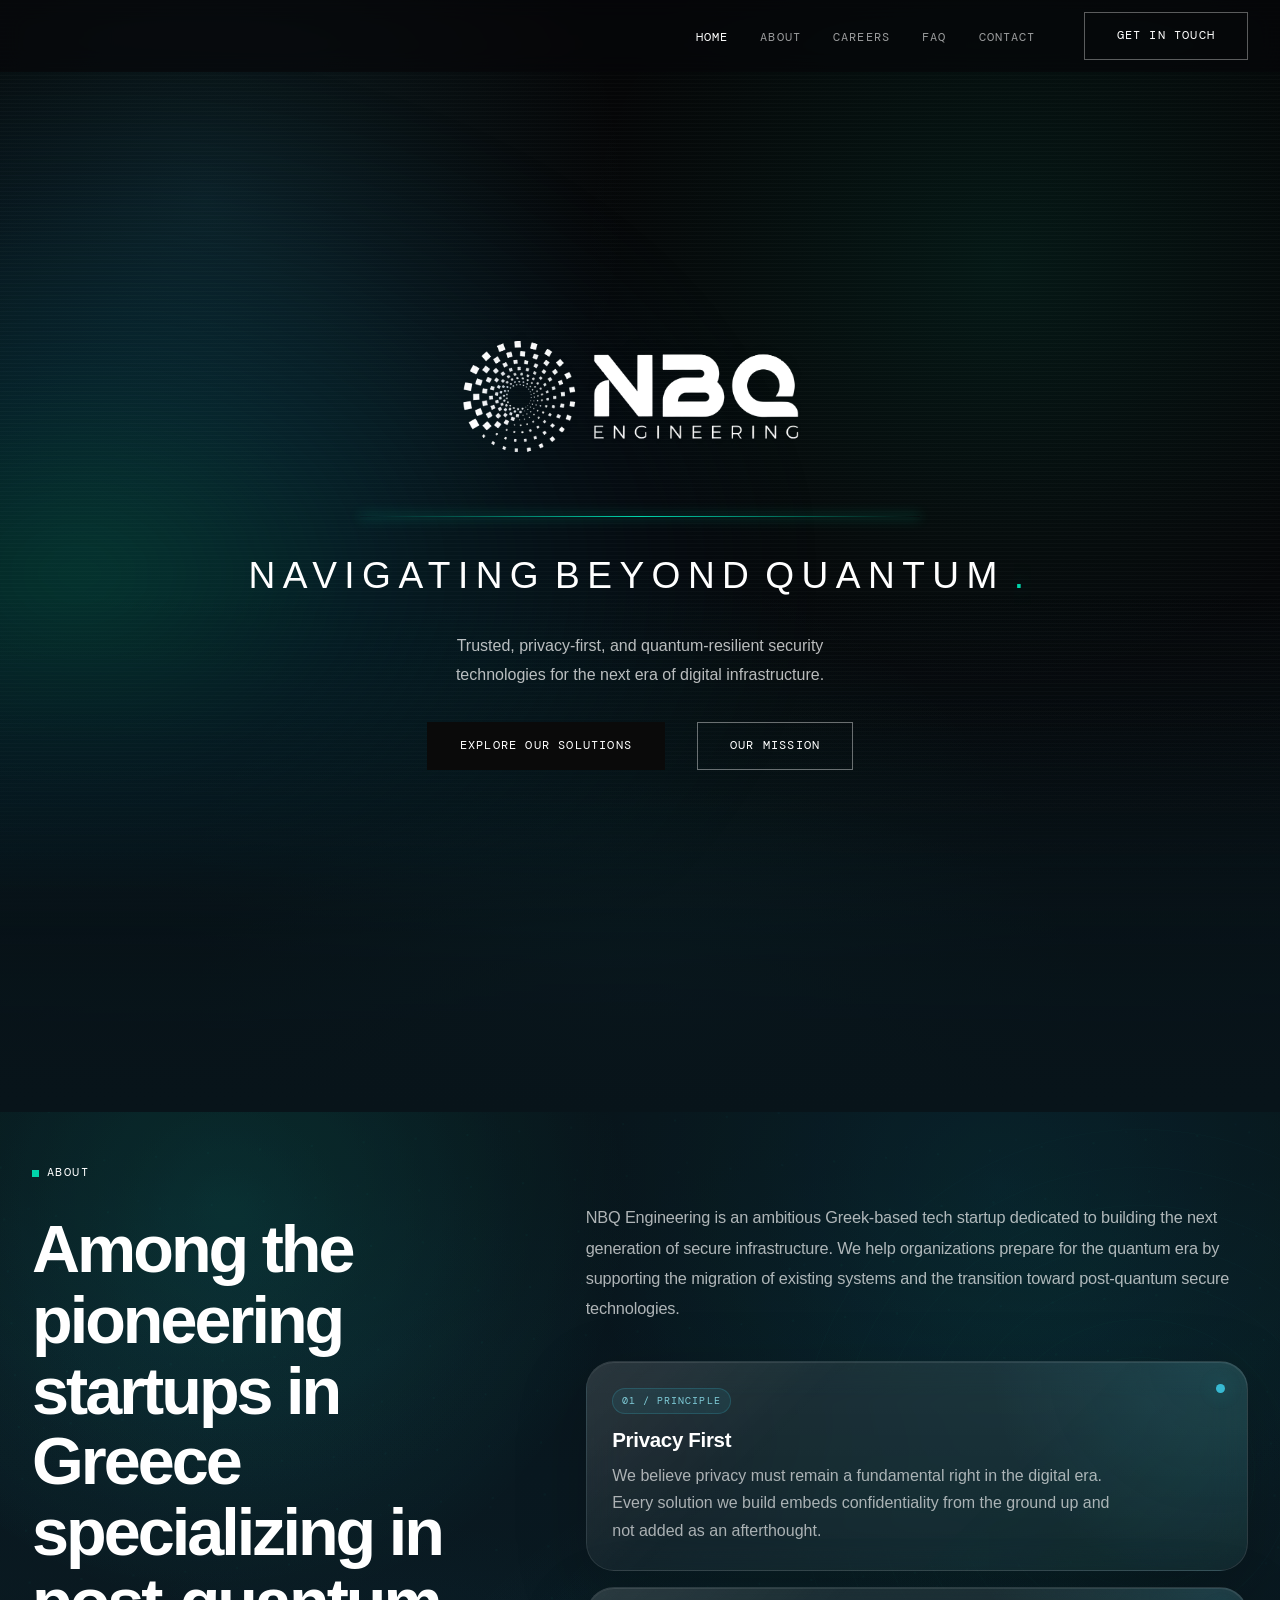
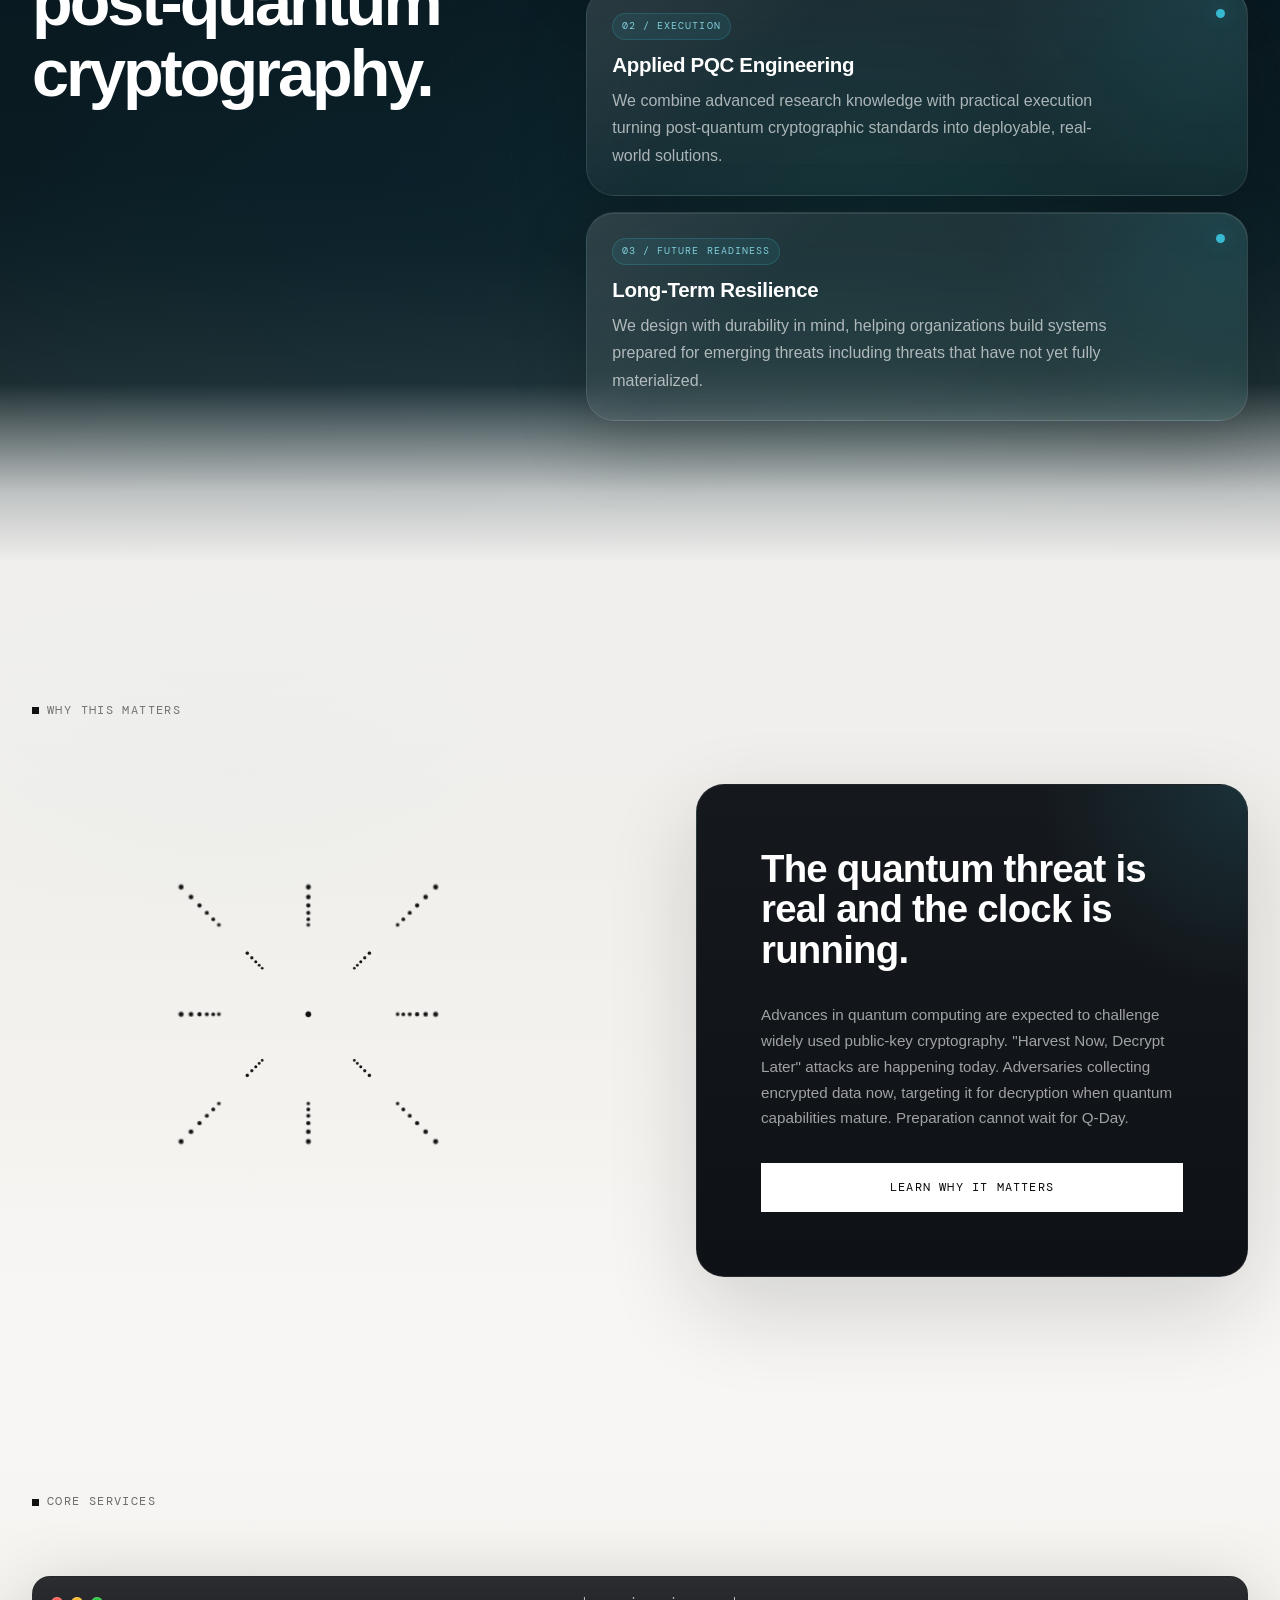
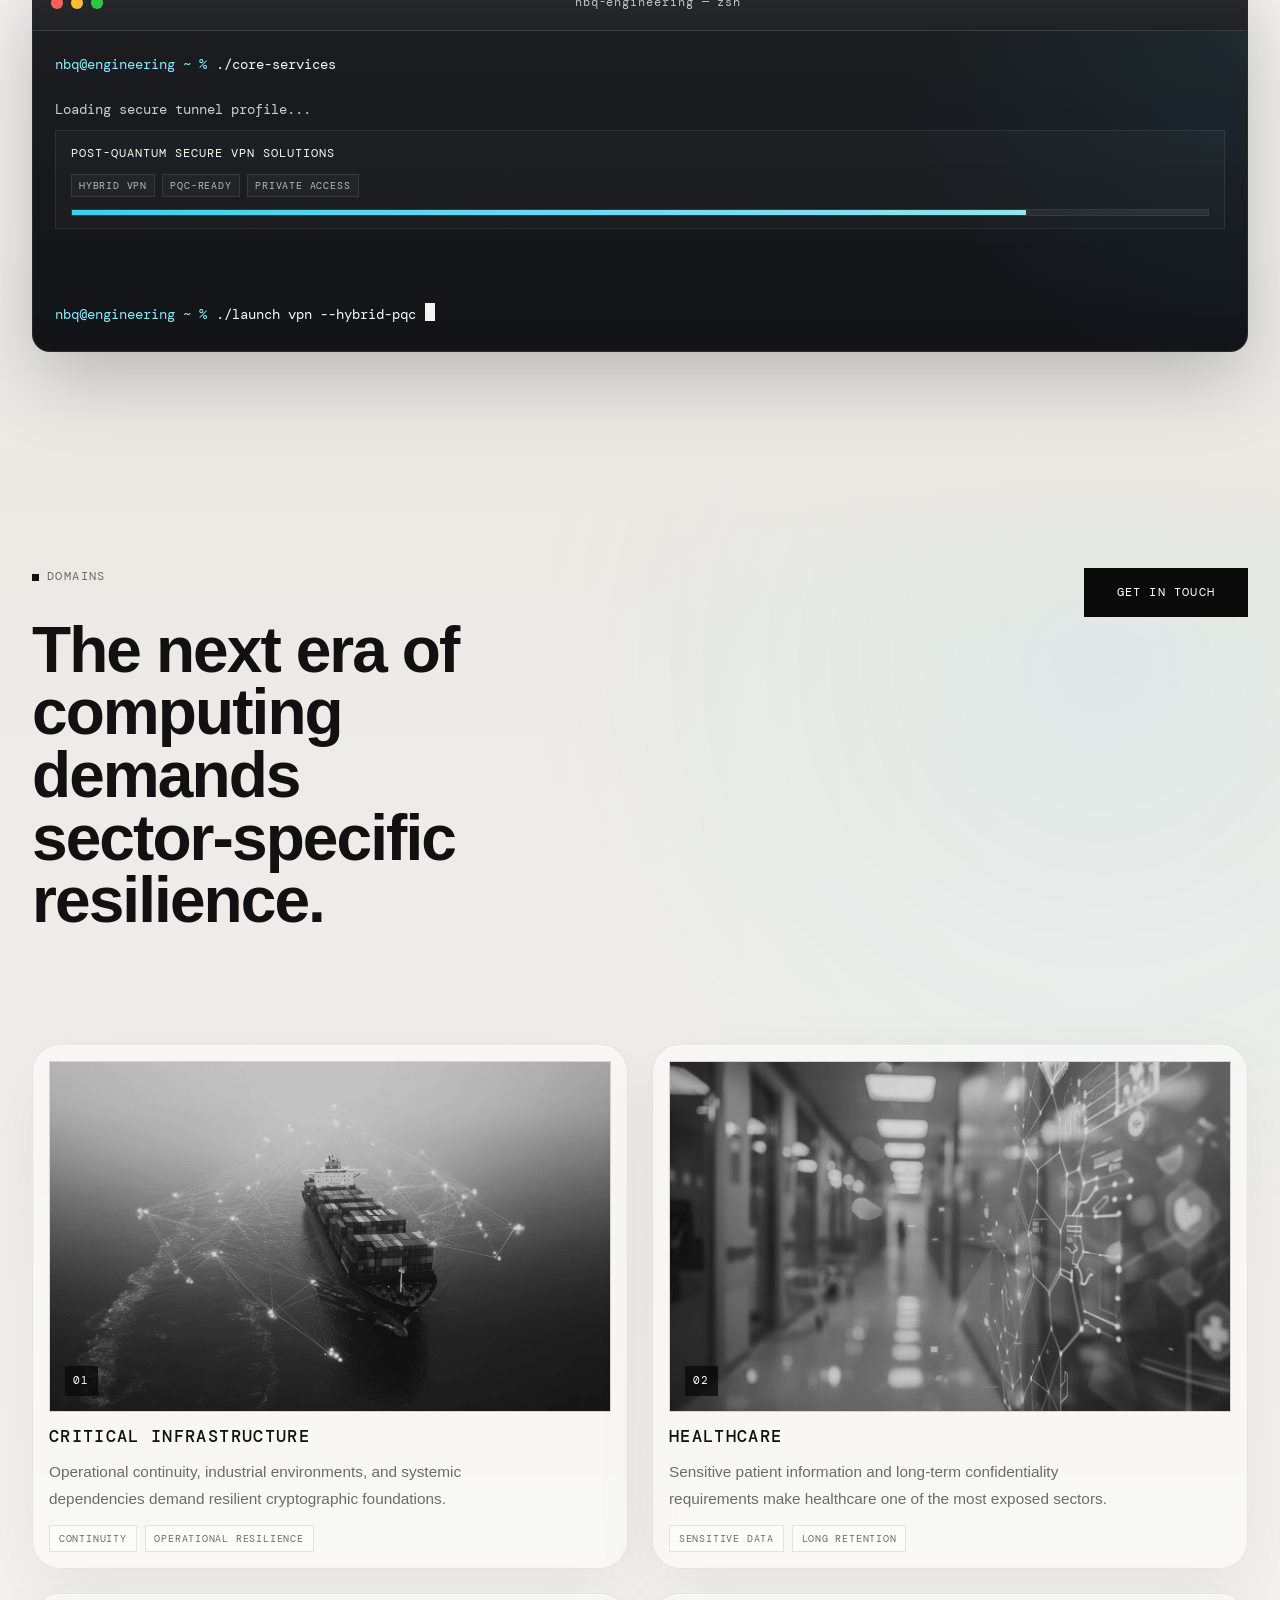
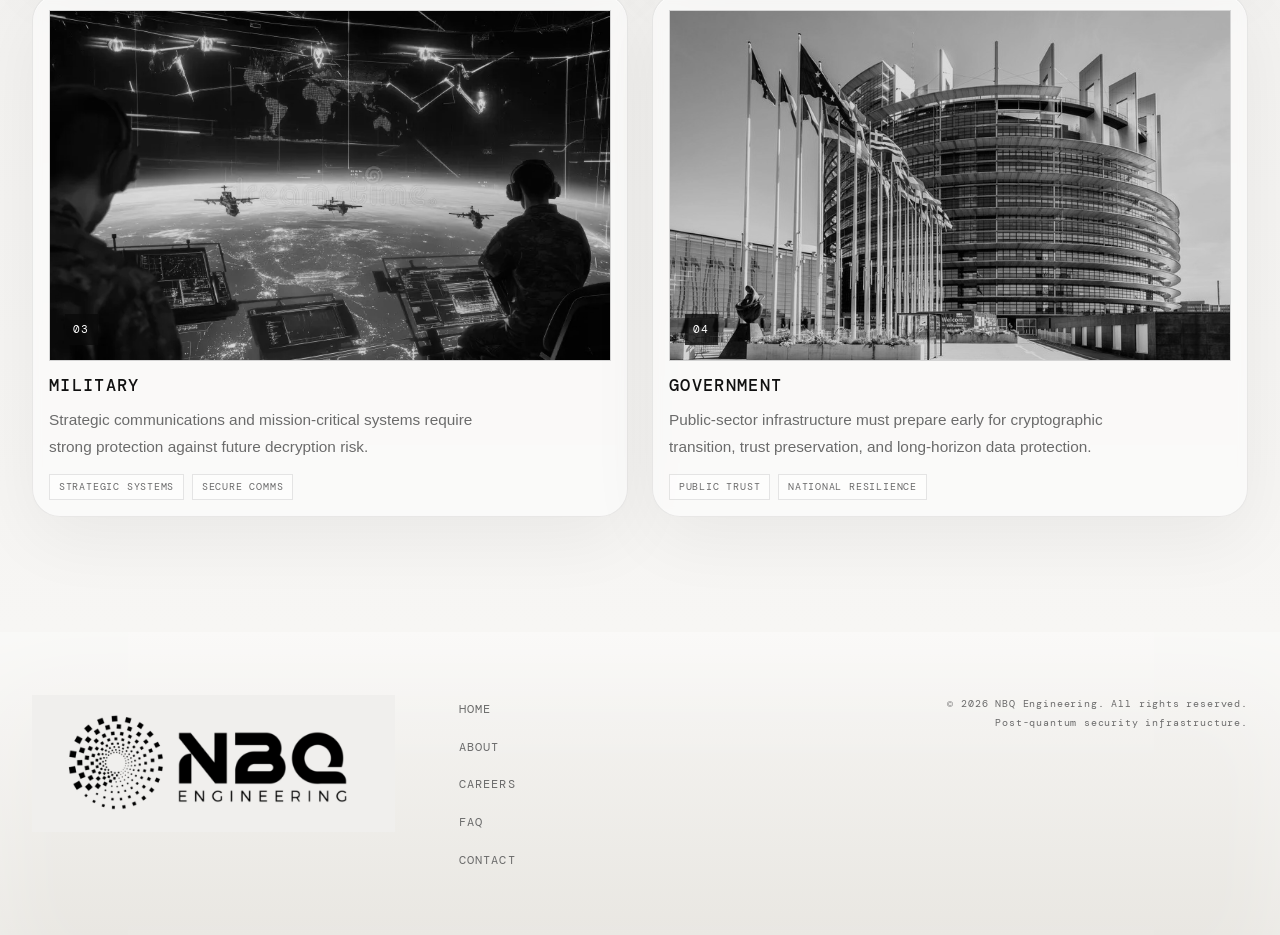
==== commit fe1e668b: "Update index.html" ====
--- a/index.html
+++ b/index.html
@@ -87,7 +87,7 @@
       </div>
 
       <h2 class="about-split__headline reveal reveal--delay-1">
-        One of the first startups in Greece focused on post-quantum cryptography.
+        Among the pioneering startups in Greece specializing in post-quantum cryptography.
       </h2>
     </div>
 
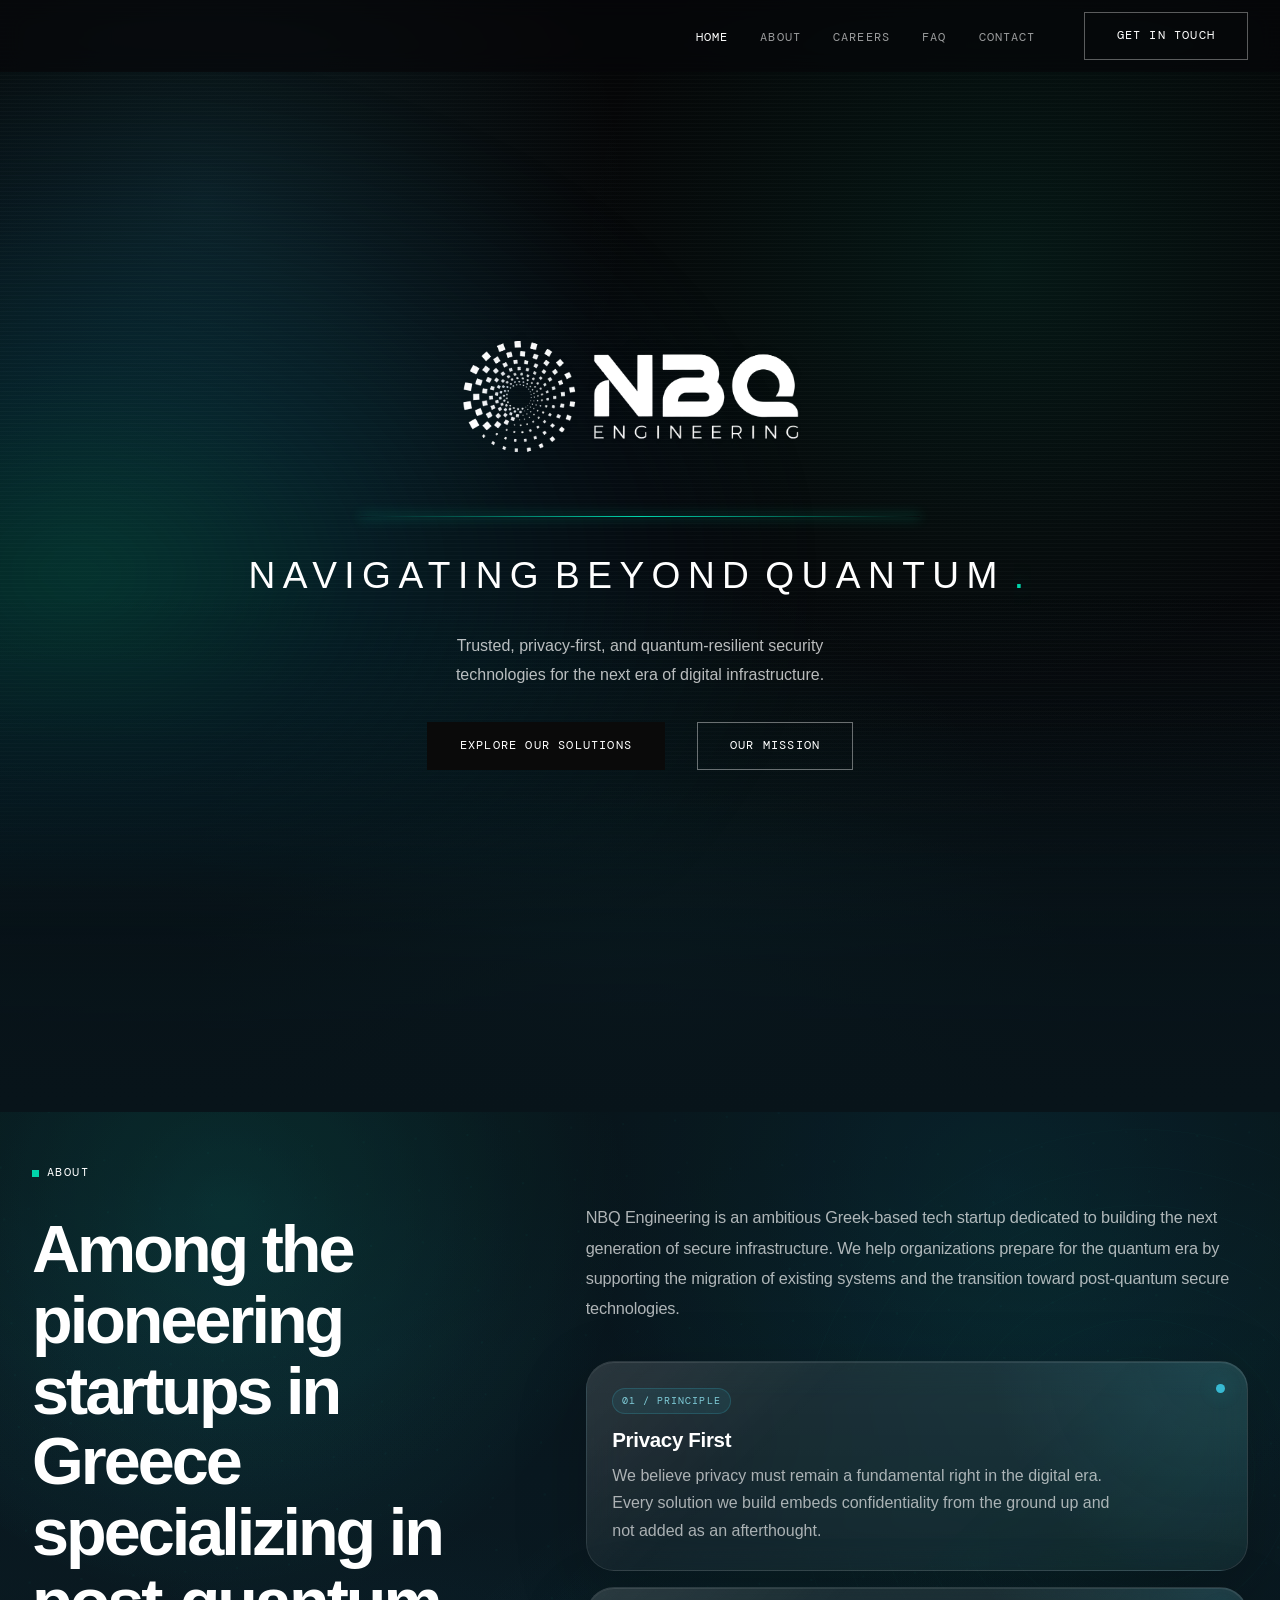
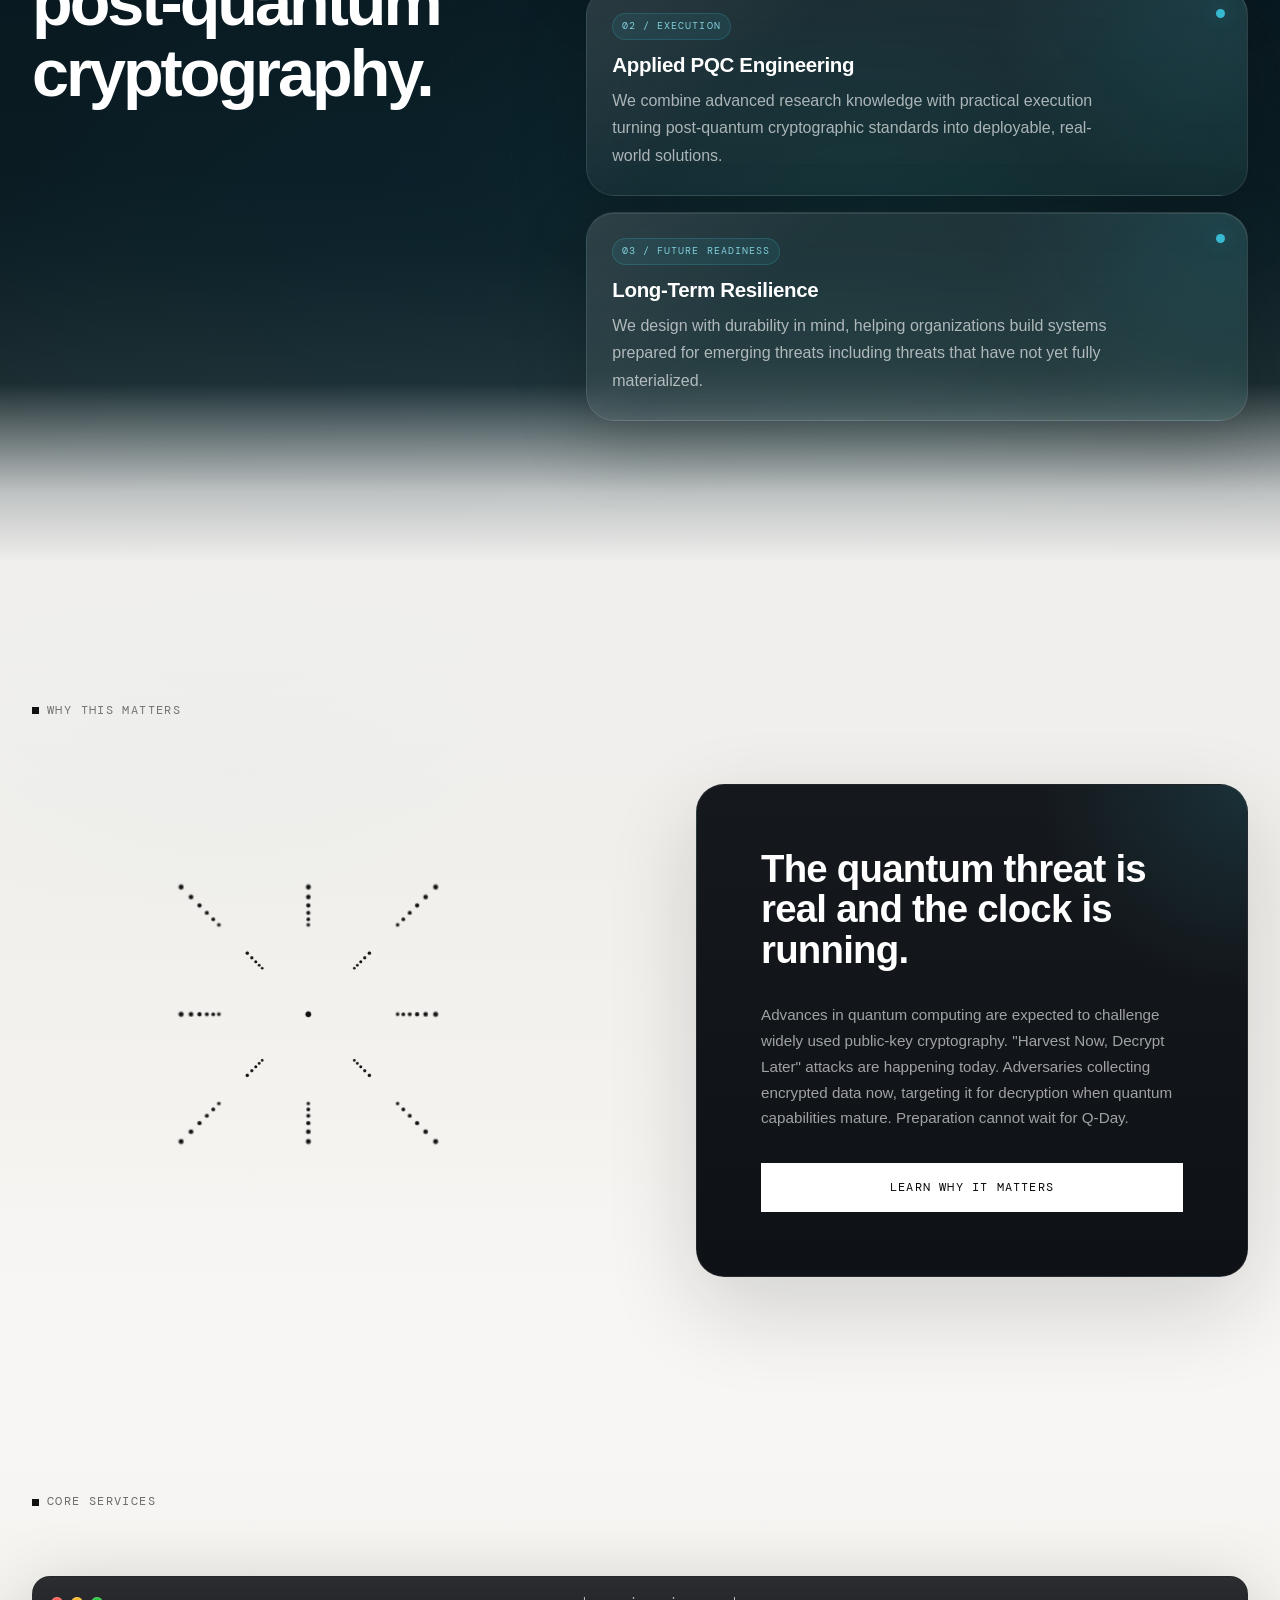
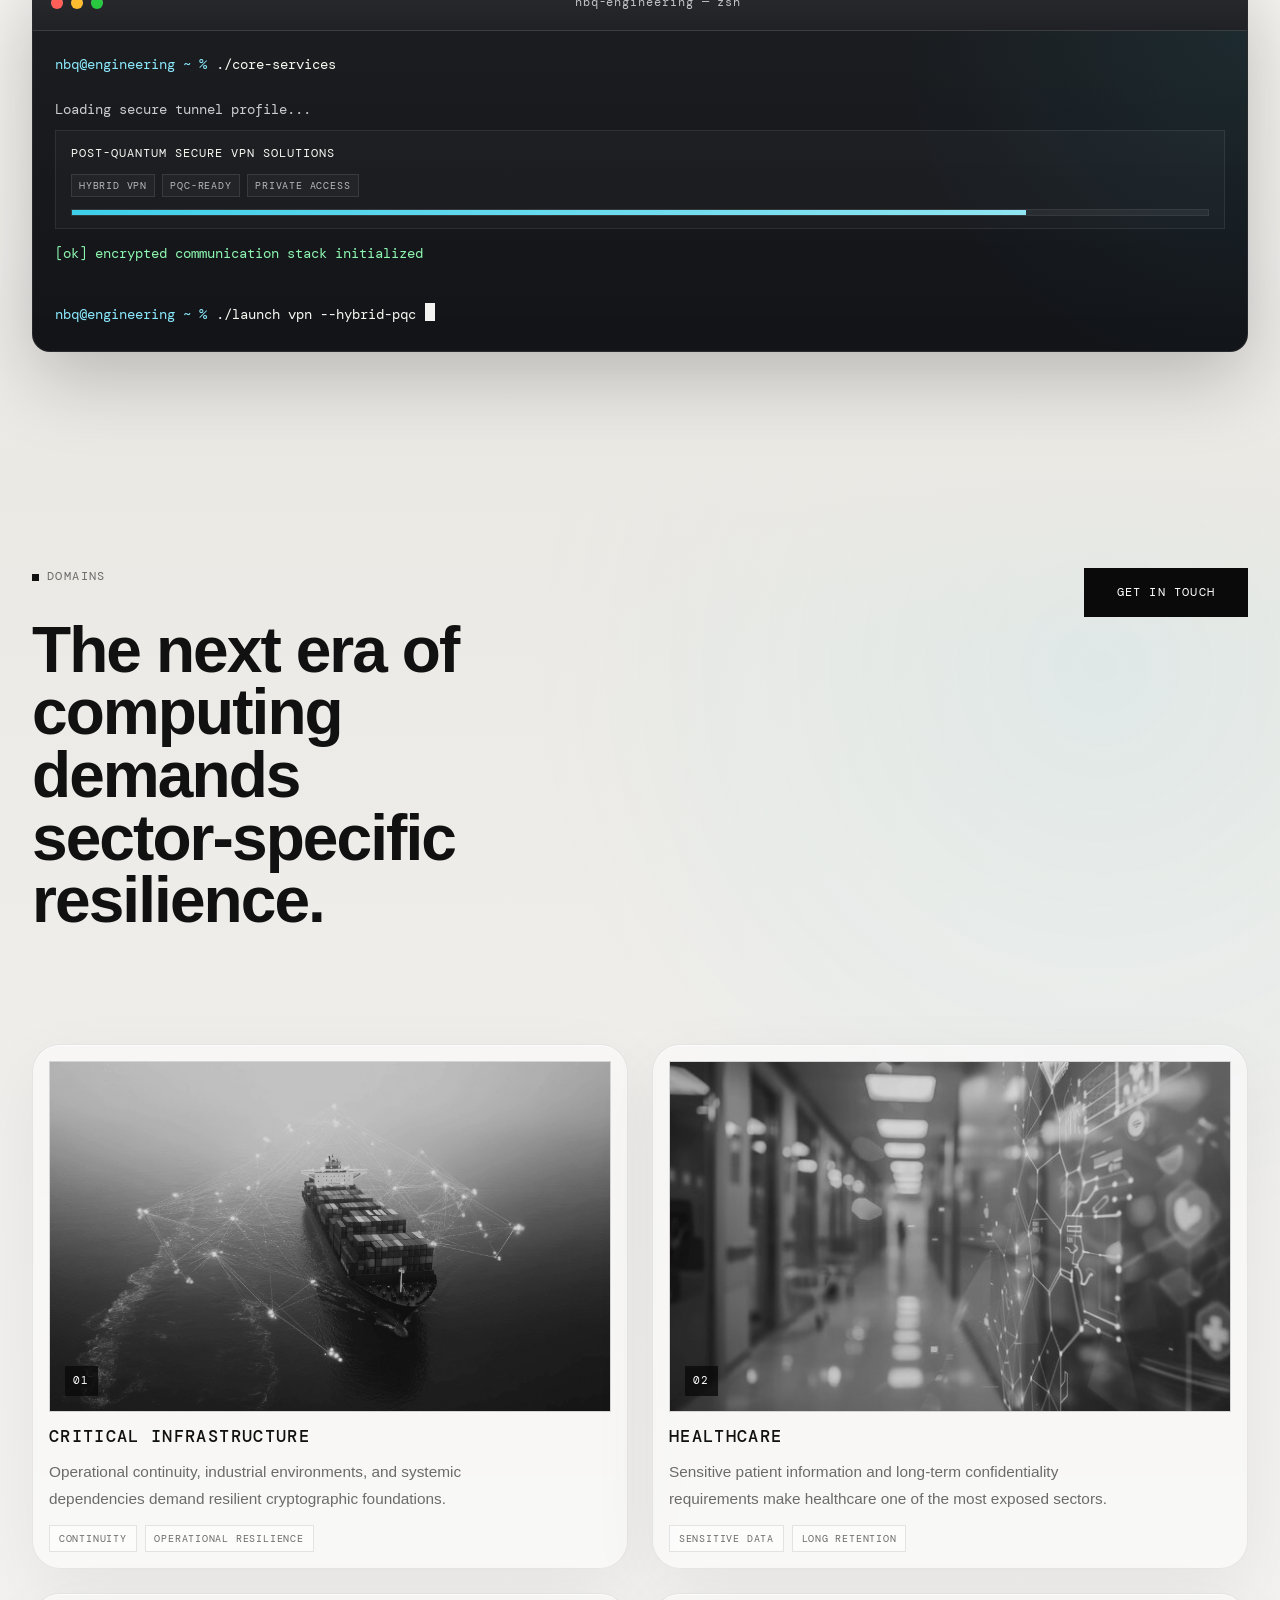
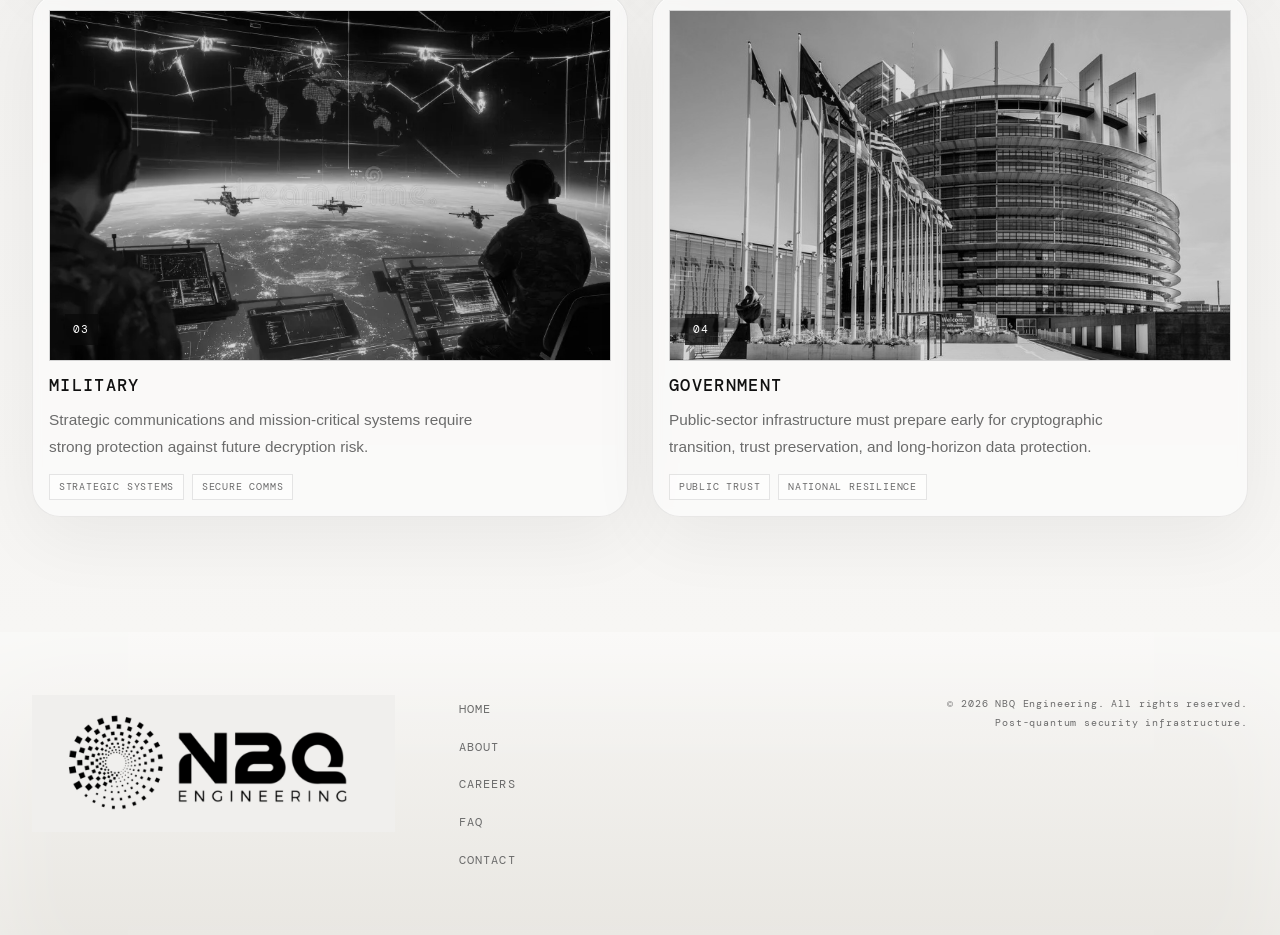
==== commit 28ef25d7: "Update index.html" ====
--- a/index.html
+++ b/index.html
@@ -171,7 +171,7 @@
             <p class="arch-card__body">
               Advances in quantum computing are expected to challenge widely used public-key cryptography. "Harvest Now, Decrypt Later" attacks are happening today. Adversaries collecting encrypted data now, targeting it for decryption when quantum capabilities mature. Preparation cannot wait for Q-Day.
             </p>
-            <a href="about.html" class="btn btn--white">Learn Why It Matters</a>
+            <a href="faq.html" class="btn btn--white">Learn Why It Matters</a>
           </div>
         </div>
       </div>
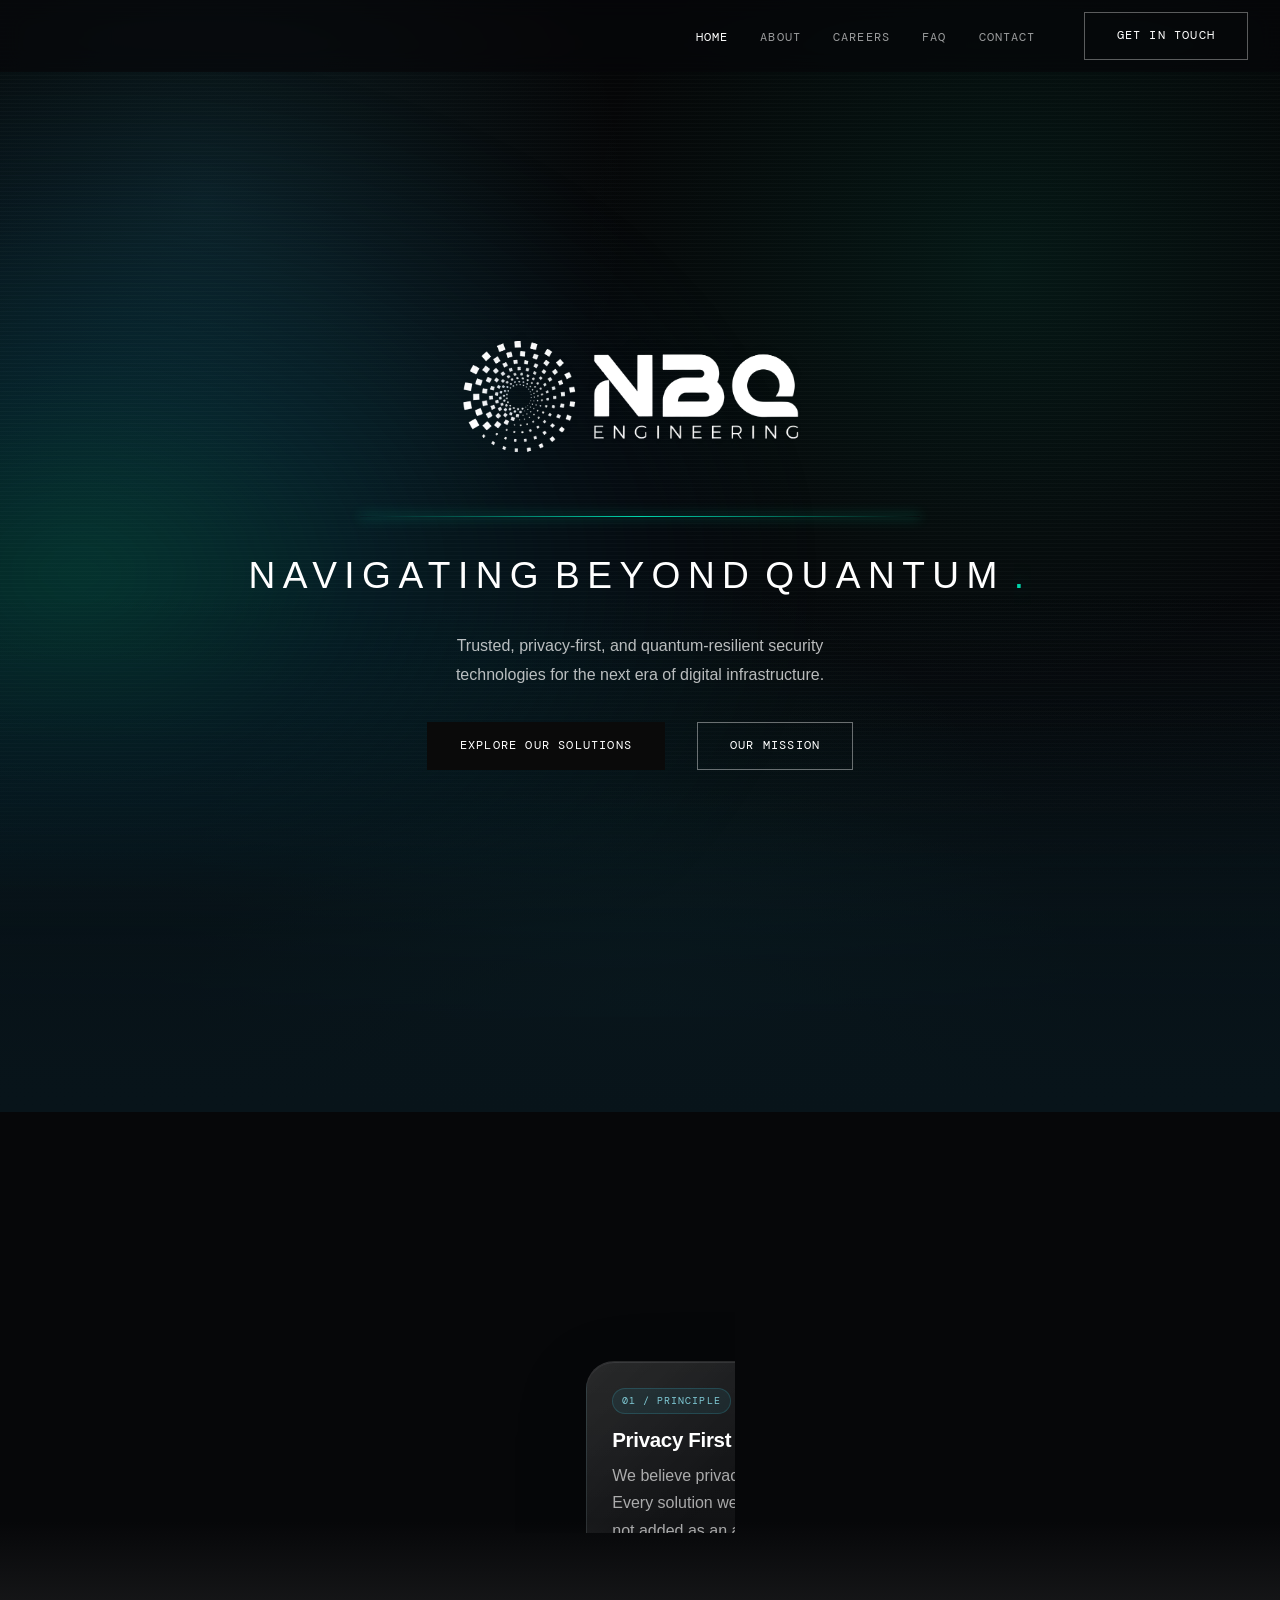
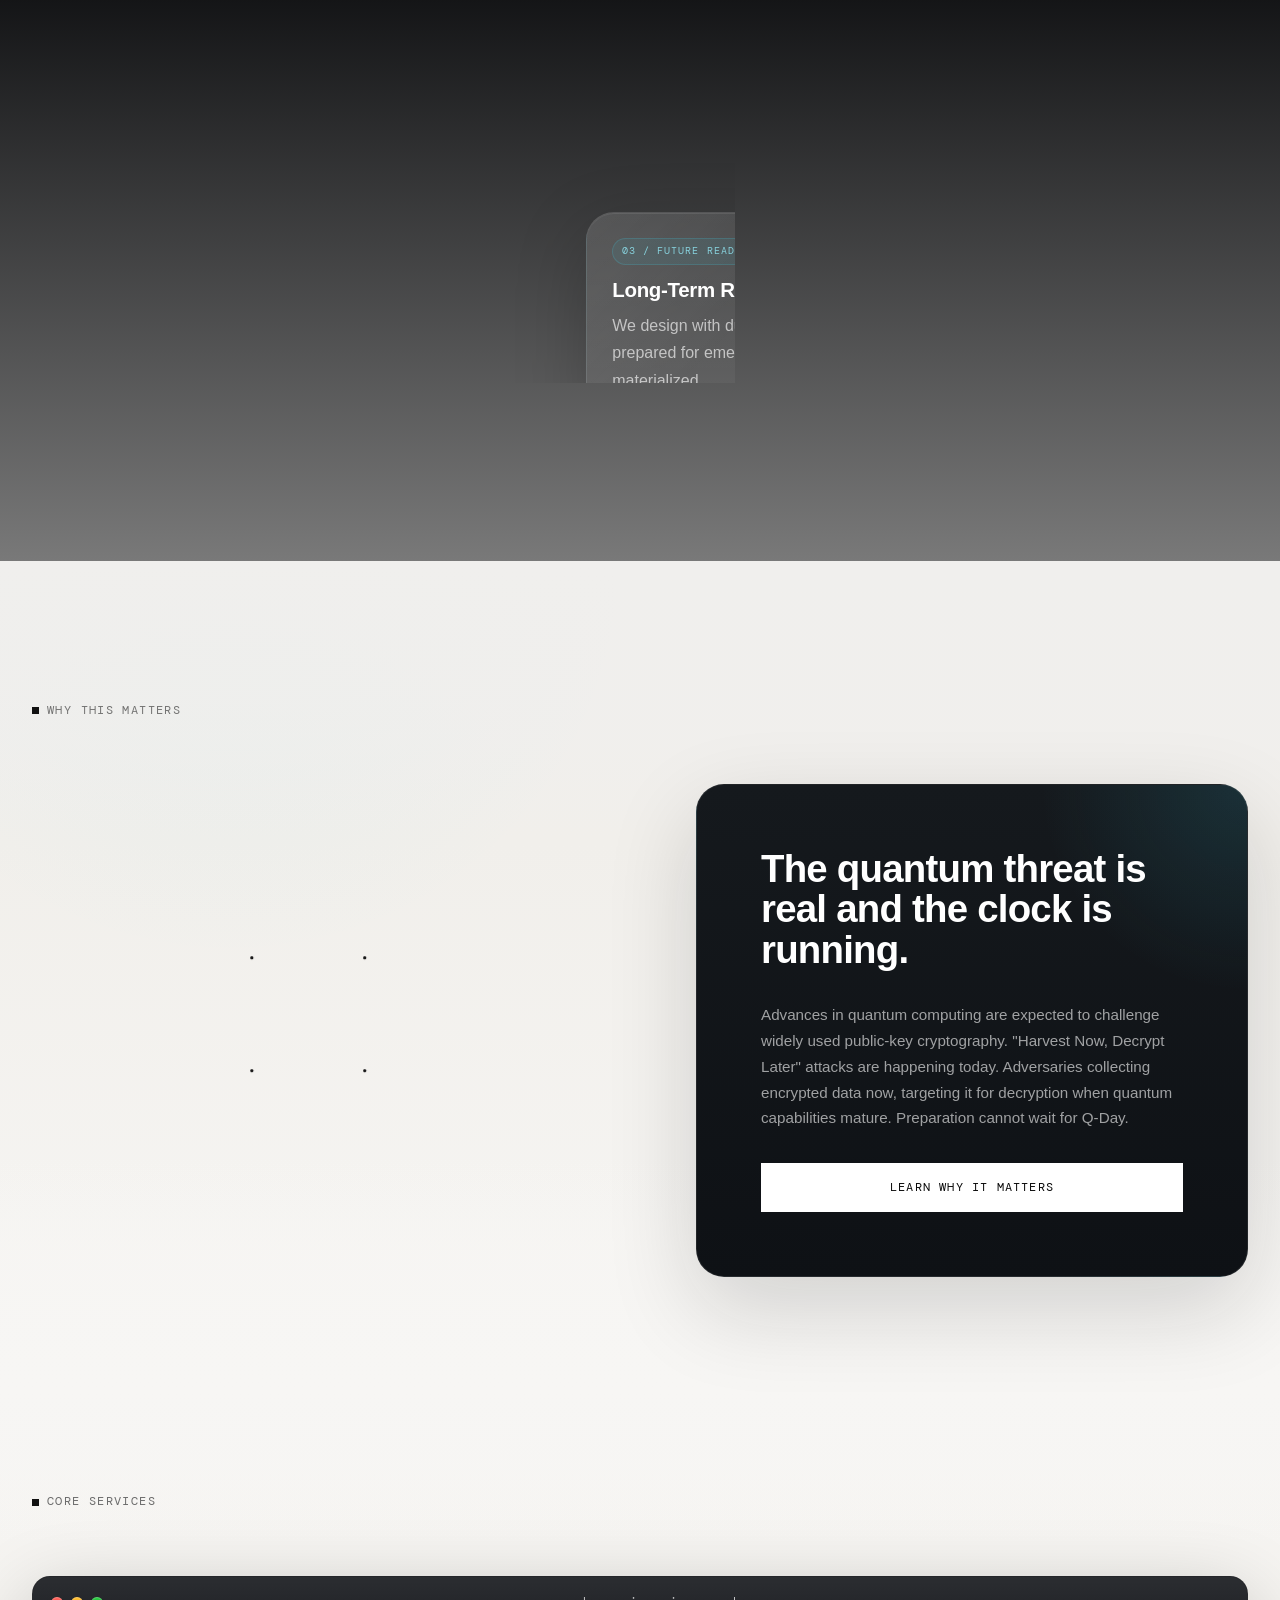
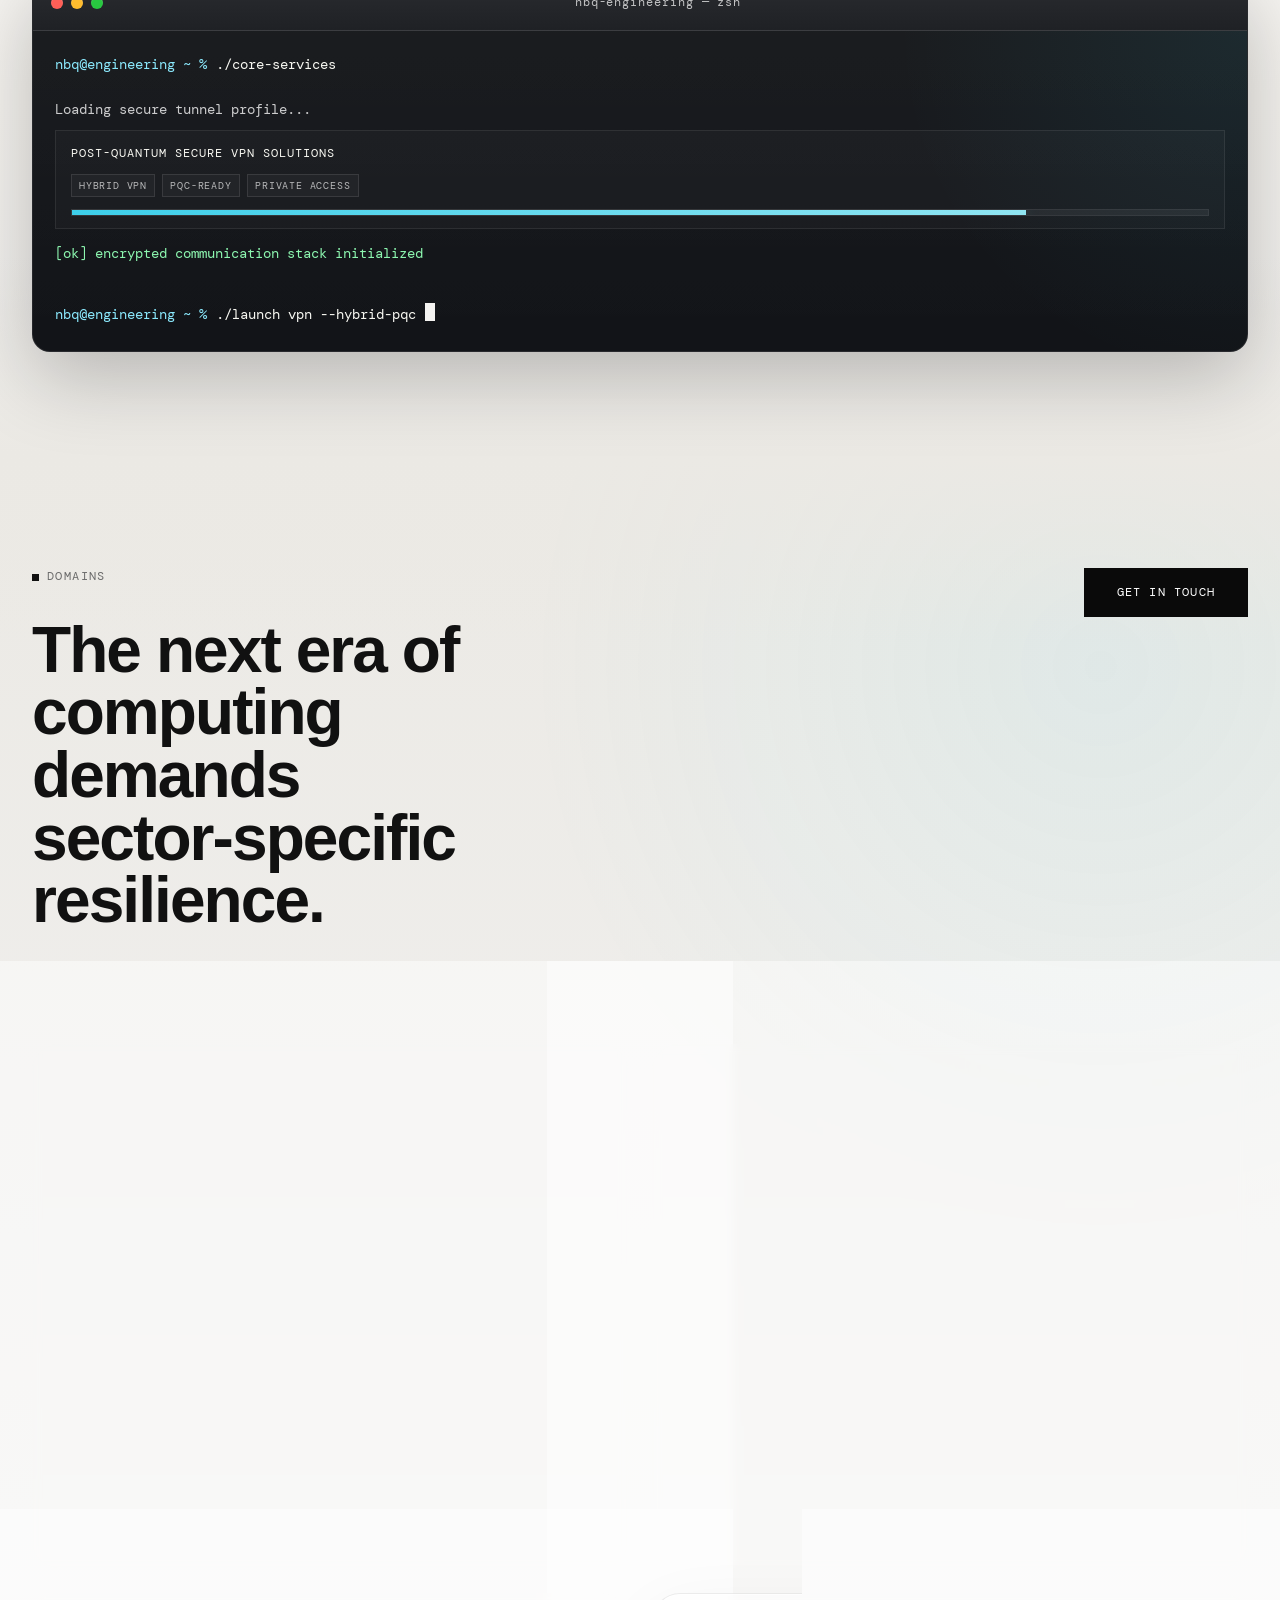
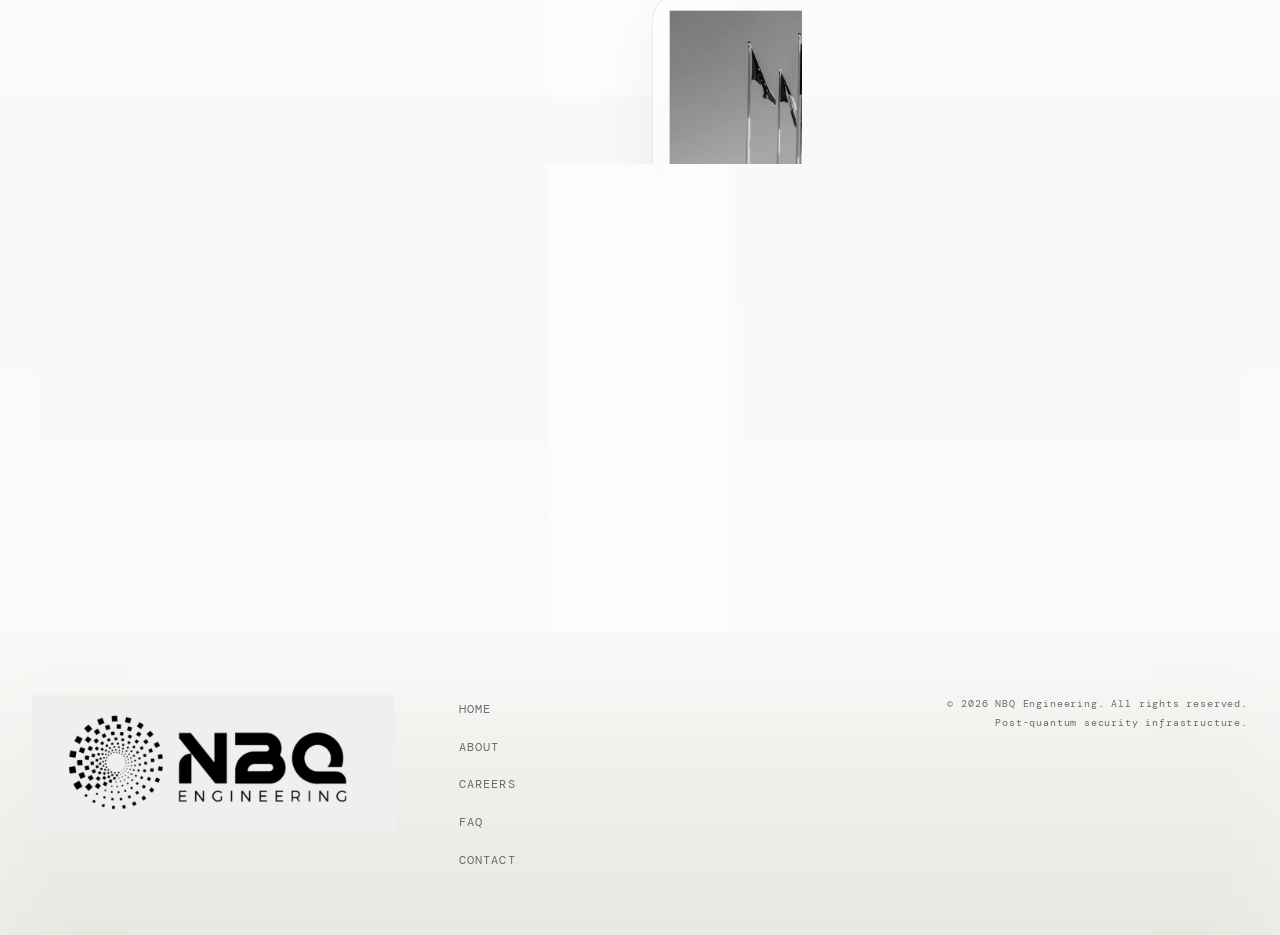
==== commit 02b1a243: "Update index.html" ====
--- a/index.html
+++ b/index.html
@@ -3,7 +3,7 @@
 <head>
   <meta charset="UTF-8" />
   <meta name="viewport" content="width=device-width, initial-scale=1.0" />
-  <title>NBQ Engineering — Navigating Beyond Quantum</title>
+  <title>NBQ Engineering - Navigating Beyond Quantum</title>
   <meta name="description" content="NBQ Engineering builds trusted, privacy-first, and quantum-resilient security technologies to help organizations prepare for the next era of digital infrastructure." />
   <link rel="icon" href="assets/favicon.ico" type="image/svg+xml" />
   <link rel="stylesheet" href="css/style.css" />
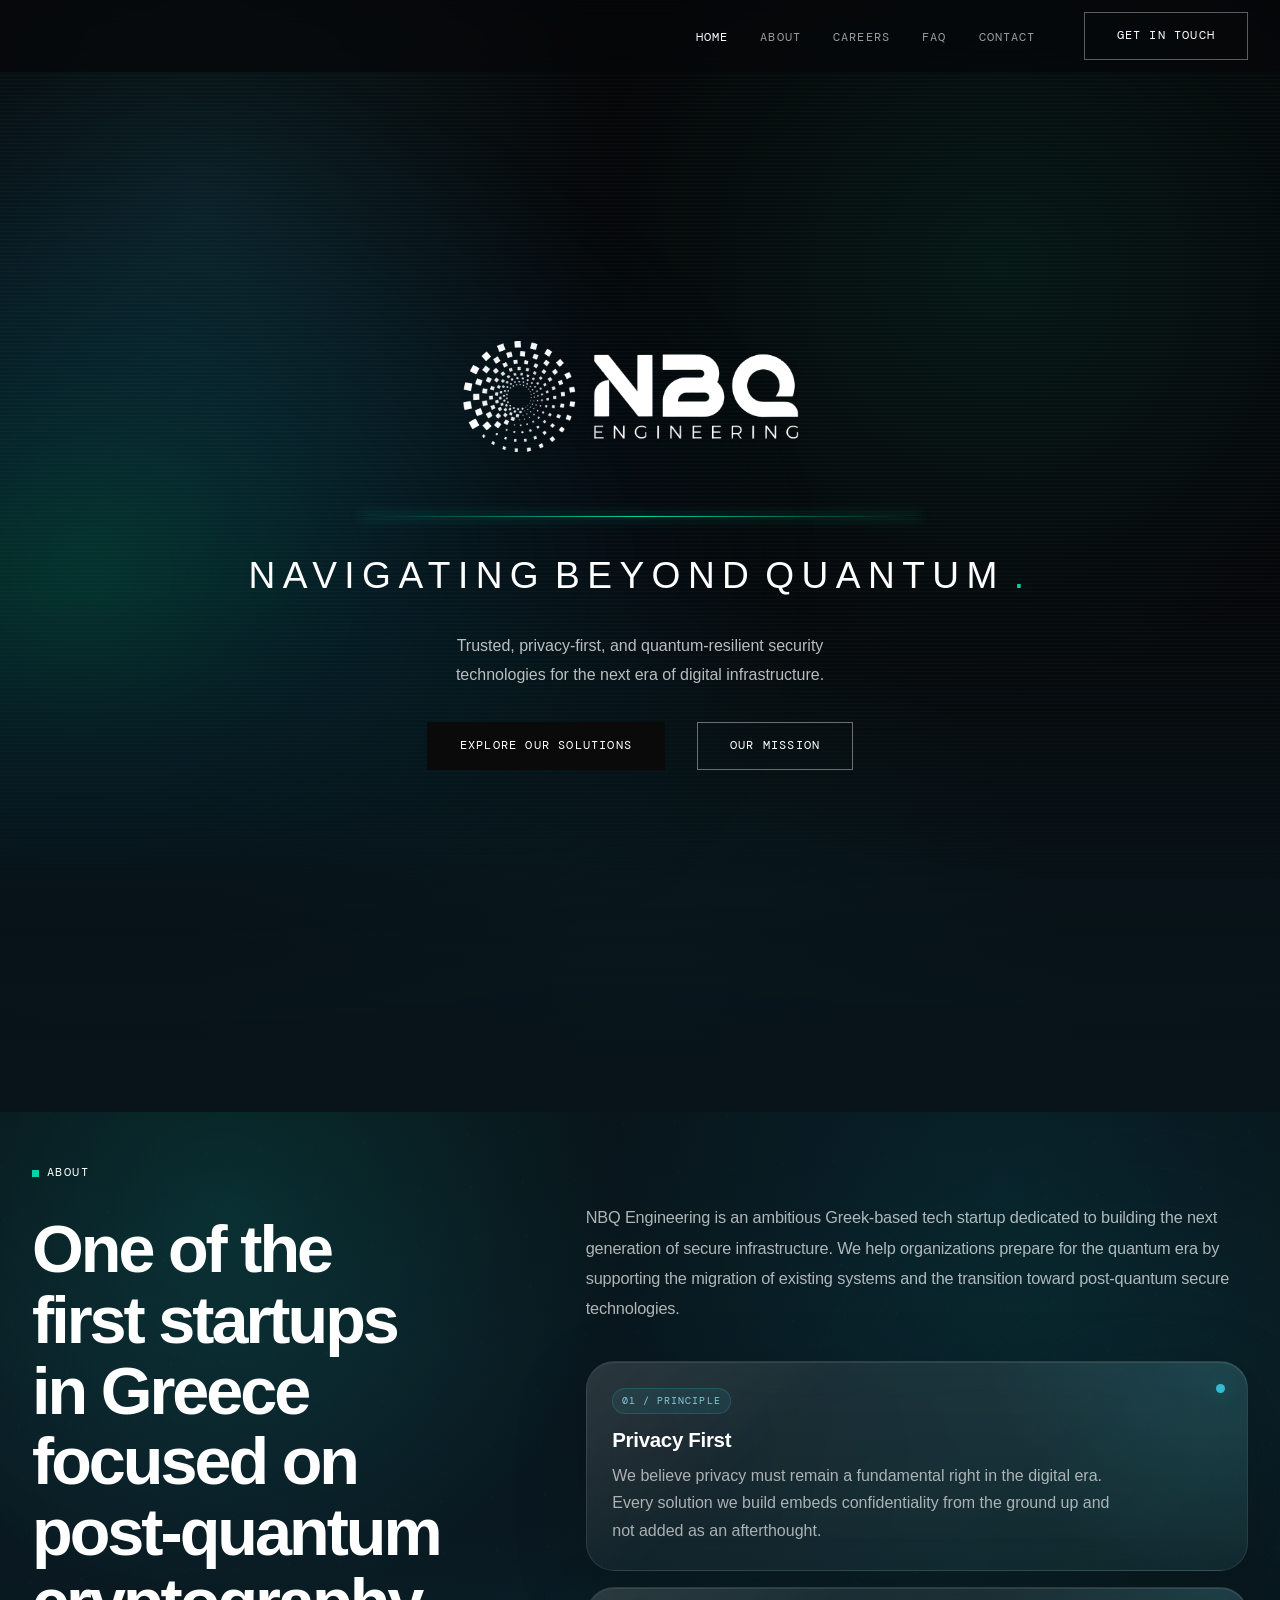
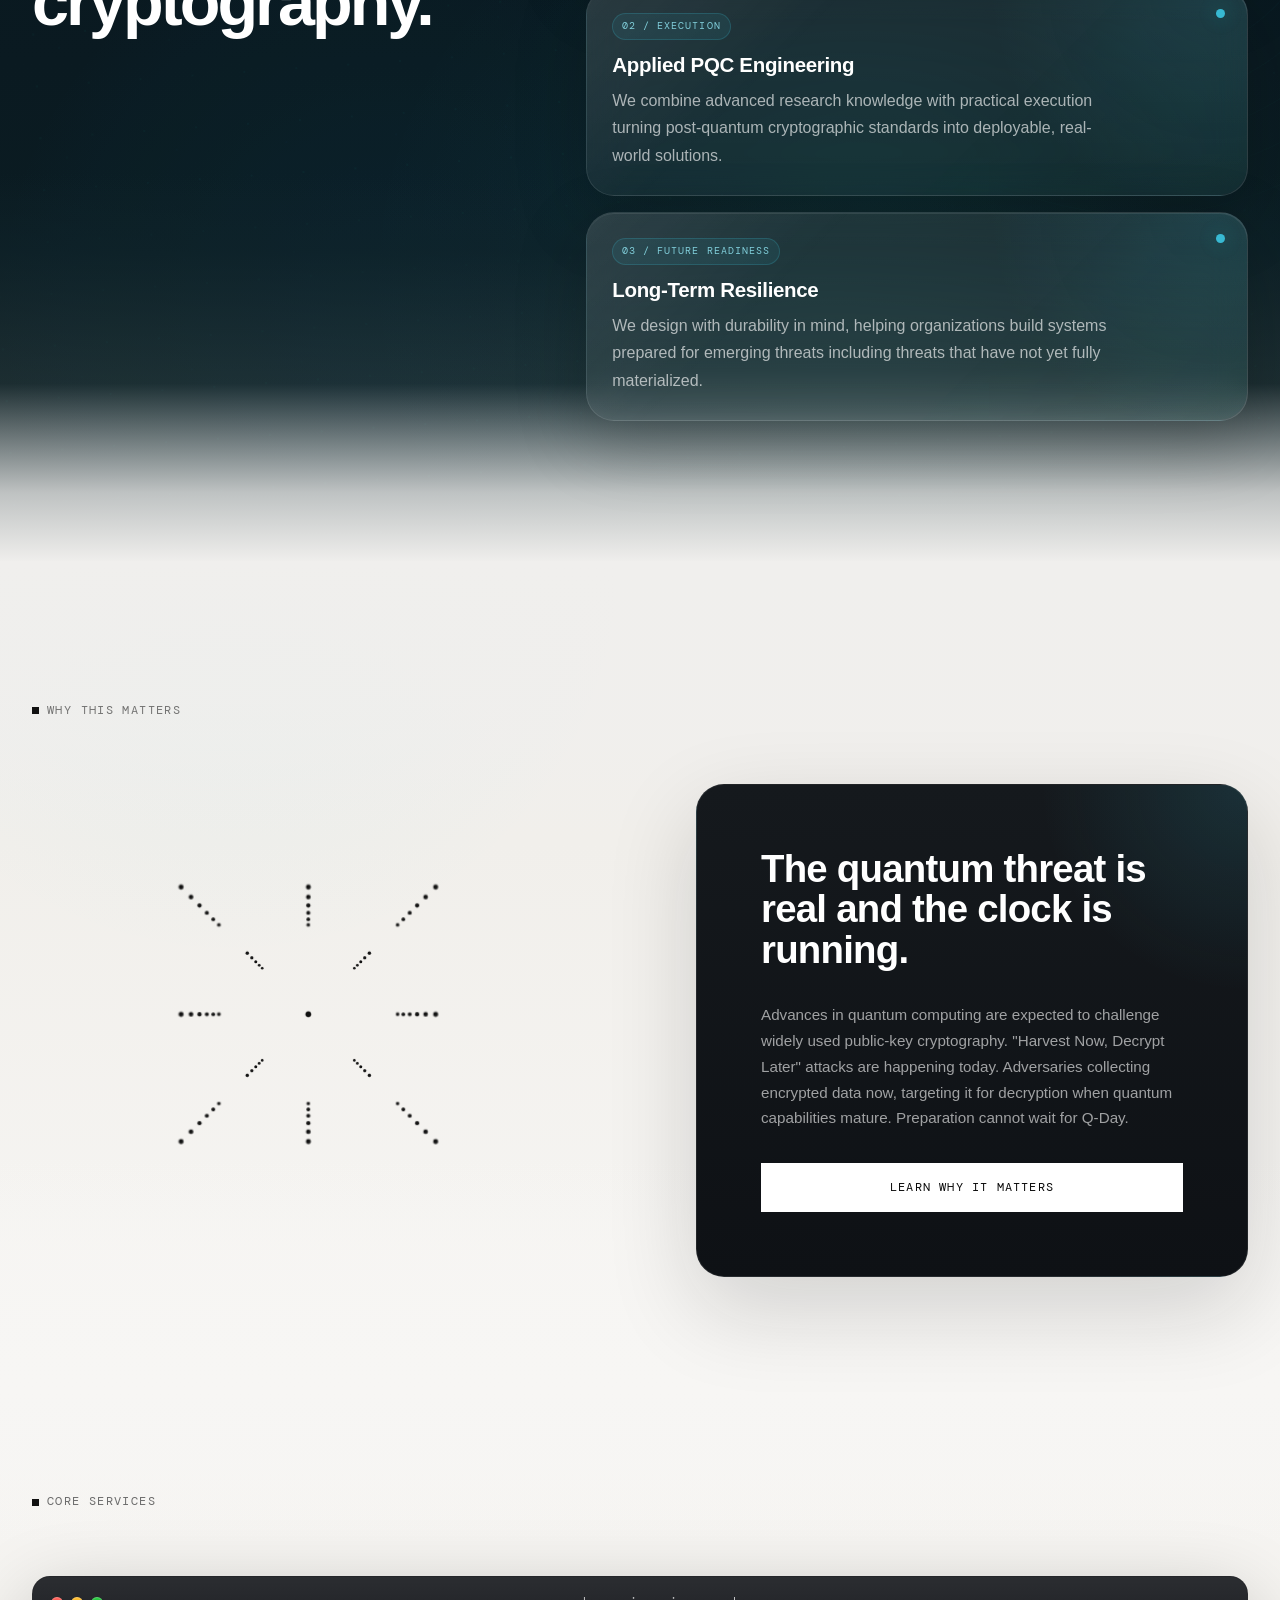
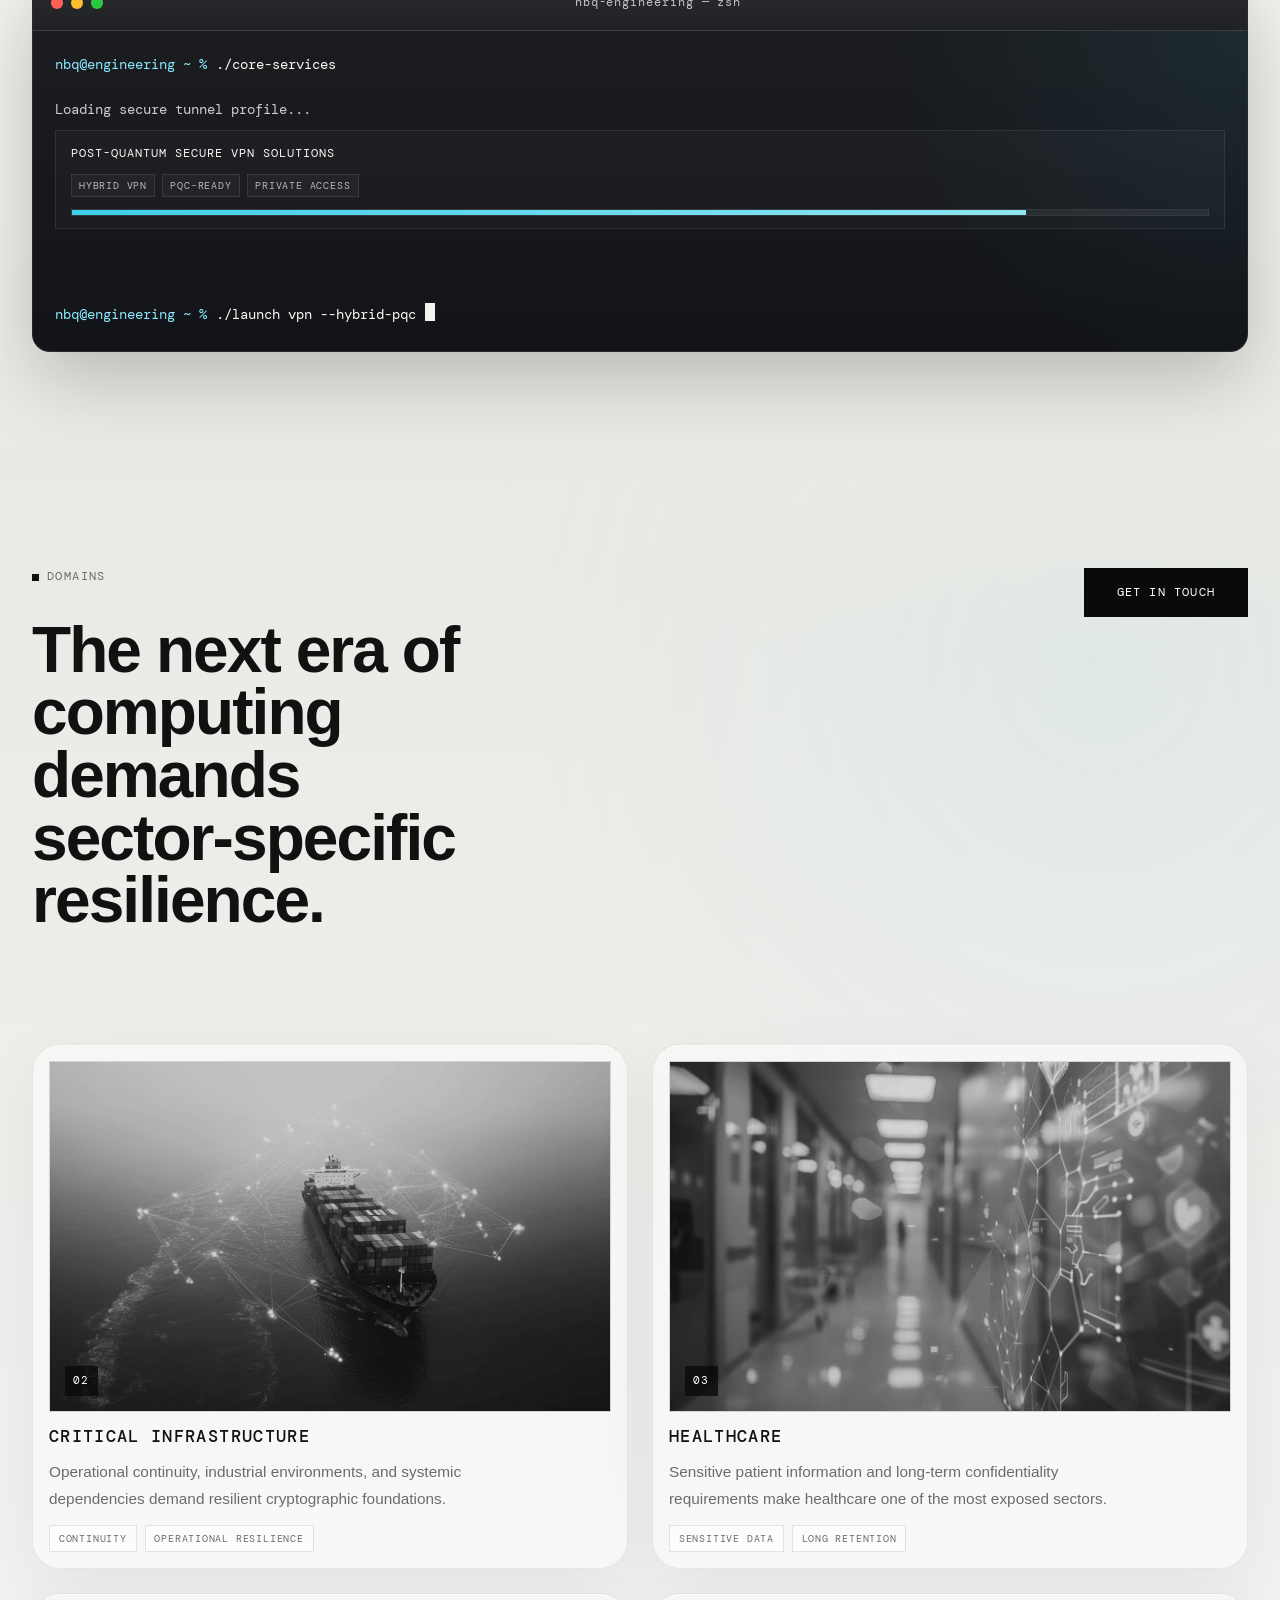
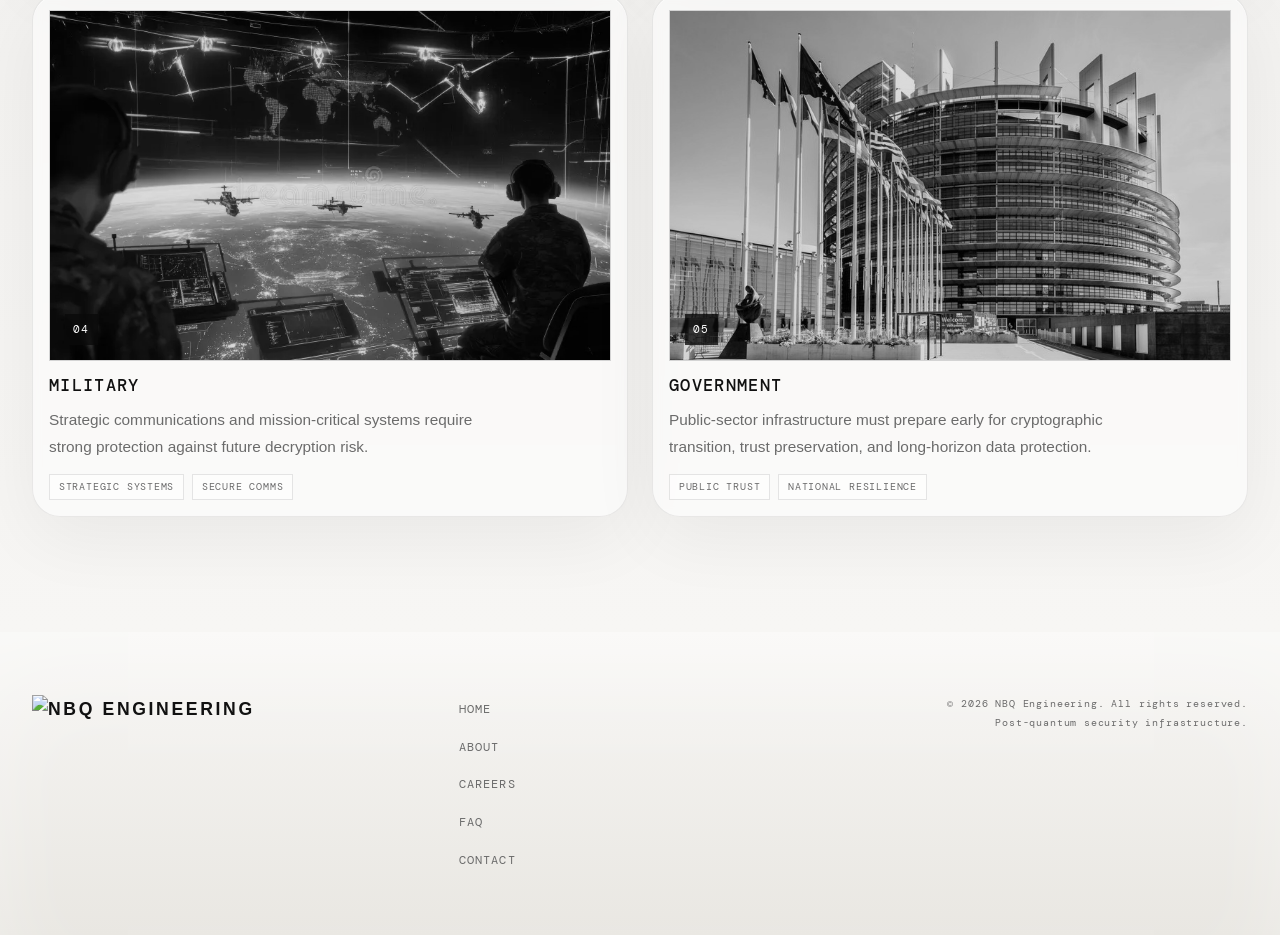
==== commit cbd514d6: "Update index.html" ====
--- a/index.html
+++ b/index.html
@@ -3,7 +3,7 @@
 <head>
   <meta charset="UTF-8" />
   <meta name="viewport" content="width=device-width, initial-scale=1.0" />
-  <title>NBQ Engineering - Navigating Beyond Quantum</title>
+  <title>NBQ Engineering — Navigating Beyond Quantum</title>
   <meta name="description" content="NBQ Engineering builds trusted, privacy-first, and quantum-resilient security technologies to help organizations prepare for the next era of digital infrastructure." />
   <link rel="icon" href="assets/favicon.ico" type="image/svg+xml" />
   <link rel="stylesheet" href="css/style.css" />
@@ -87,7 +87,7 @@
       </div>
 
       <h2 class="about-split__headline reveal reveal--delay-1">
-        Among the pioneering startups in Greece specializing in post-quantum cryptography.
+        One of the first startups in Greece focused on post-quantum cryptography.
       </h2>
     </div>
 
@@ -171,7 +171,7 @@
             <p class="arch-card__body">
               Advances in quantum computing are expected to challenge widely used public-key cryptography. "Harvest Now, Decrypt Later" attacks are happening today. Adversaries collecting encrypted data now, targeting it for decryption when quantum capabilities mature. Preparation cannot wait for Q-Day.
             </p>
-            <a href="faq.html" class="btn btn--white">Learn Why It Matters</a>
+            <a href="about.html" class="btn btn--white">Learn Why It Matters</a>
           </div>
         </div>
       </div>
@@ -245,7 +245,7 @@
           <div class="domain-card__image-placeholder">
             <img src="images/ship.png" alt="Critical infrastructure sector" class="domain-card__image" />
           </div>
-          <span class="domain-card__num">01</span>
+          <span class="domain-card__num">02</span>
         </div>
         <div class="domain-card__content">
           <h3 class="domain-card__title">Critical Infrastructure</h3>
@@ -264,7 +264,7 @@
           <div class="domain-card__image-placeholder">
             <img src="images/healthcare.jpg" alt="Healthcare sector" class="domain-card__image" />
           </div>
-          <span class="domain-card__num">02</span>
+          <span class="domain-card__num">03</span>
         </div>
         <div class="domain-card__content">
           <h3 class="domain-card__title">Healthcare</h3>
@@ -283,7 +283,7 @@
           <div class="domain-card__image-placeholder">
             <img src="images/military.png" alt="Military sector" class="domain-card__image" />
           </div>
-          <span class="domain-card__num">03</span>
+          <span class="domain-card__num">04</span>
         </div>
         <div class="domain-card__content">
           <h3 class="domain-card__title">Military</h3>
@@ -302,7 +302,7 @@
           <div class="domain-card__image-placeholder">
             <img src="images/government.jpg" alt="Government sector" class="domain-card__image" />
           </div>
-          <span class="domain-card__num">04</span>
+          <span class="domain-card__num">05</span>
         </div>
         <div class="domain-card__content">
           <h3 class="domain-card__title">Government</h3>
@@ -330,7 +330,7 @@
   <footer class="footer">
     <div class="container footer__inner">
       <div class="footer__brand">
-        <img src="images/logo.png" alt="NBQ Engineering" class="footer__logo" />
+        <img src="images/logo_black.png" alt="NBQ Engineering" class="footer__logo" />
         
       </div>
       <nav class="footer__nav">
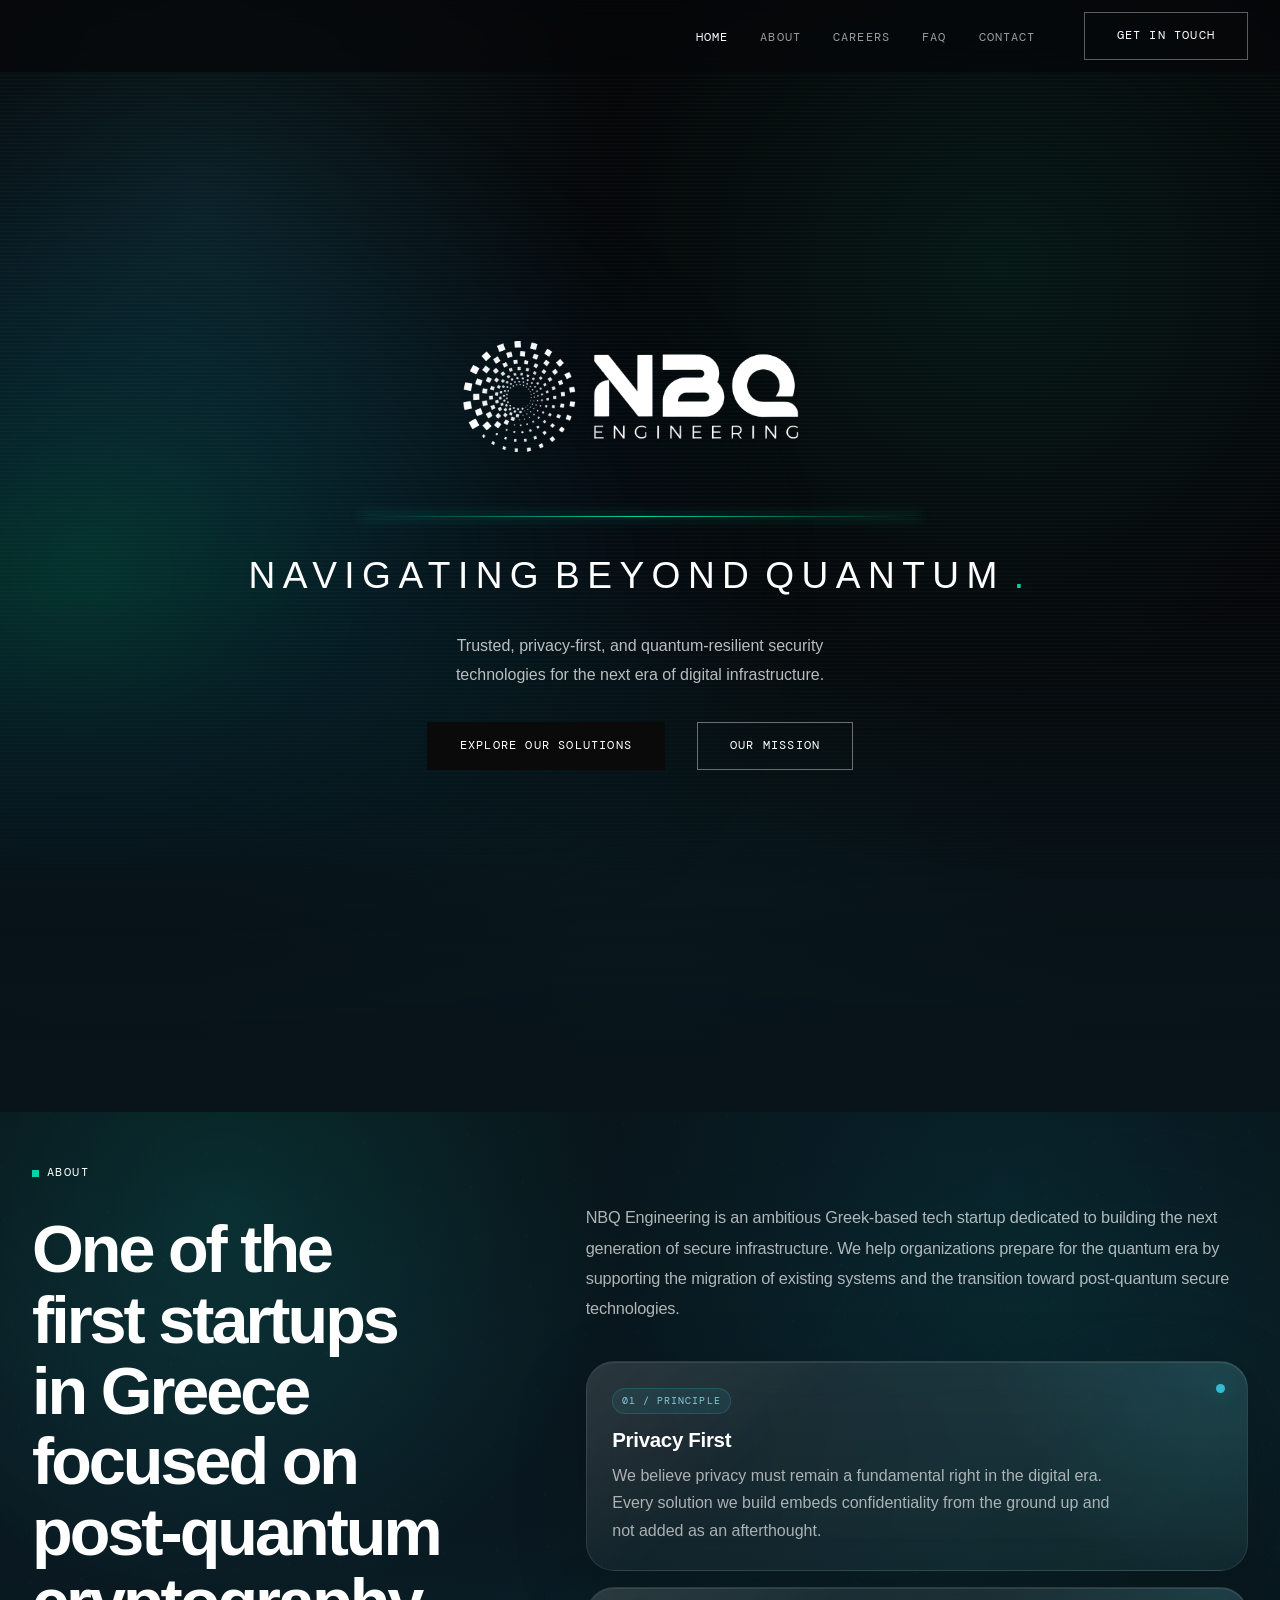
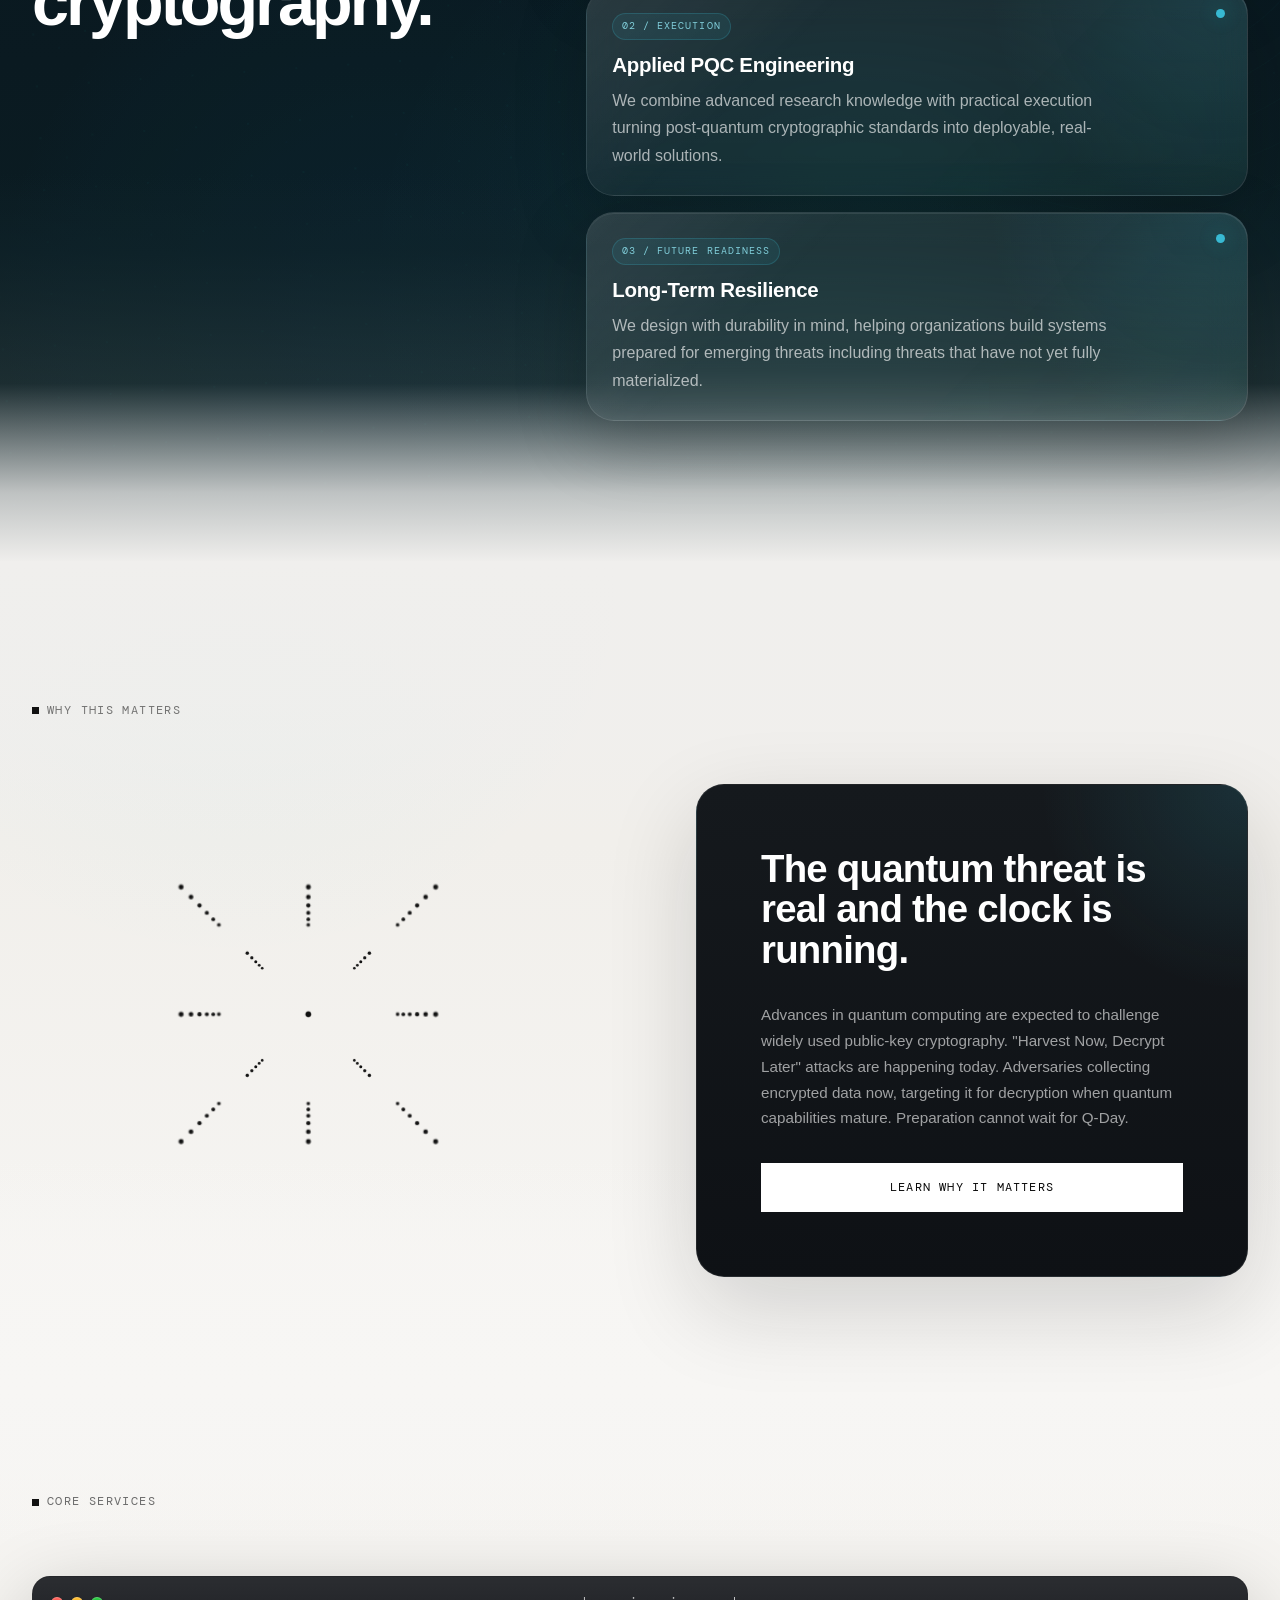
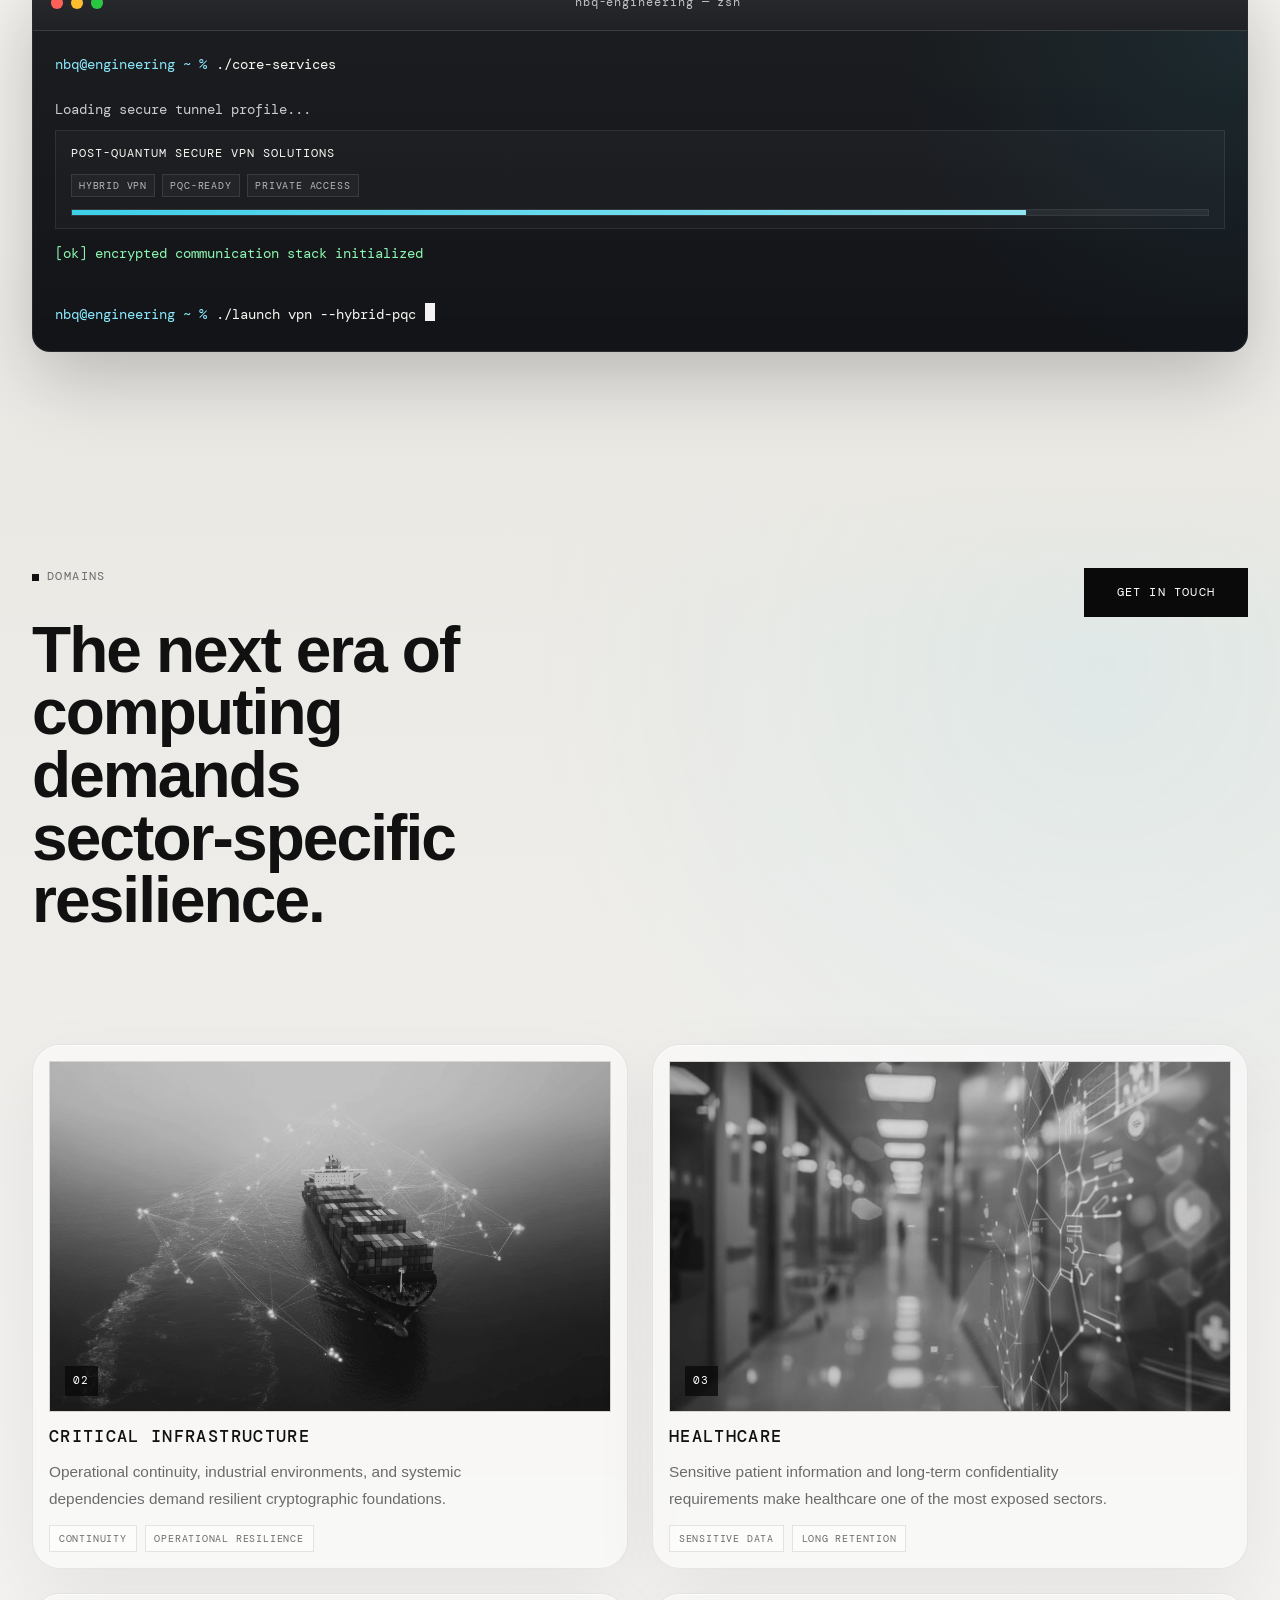
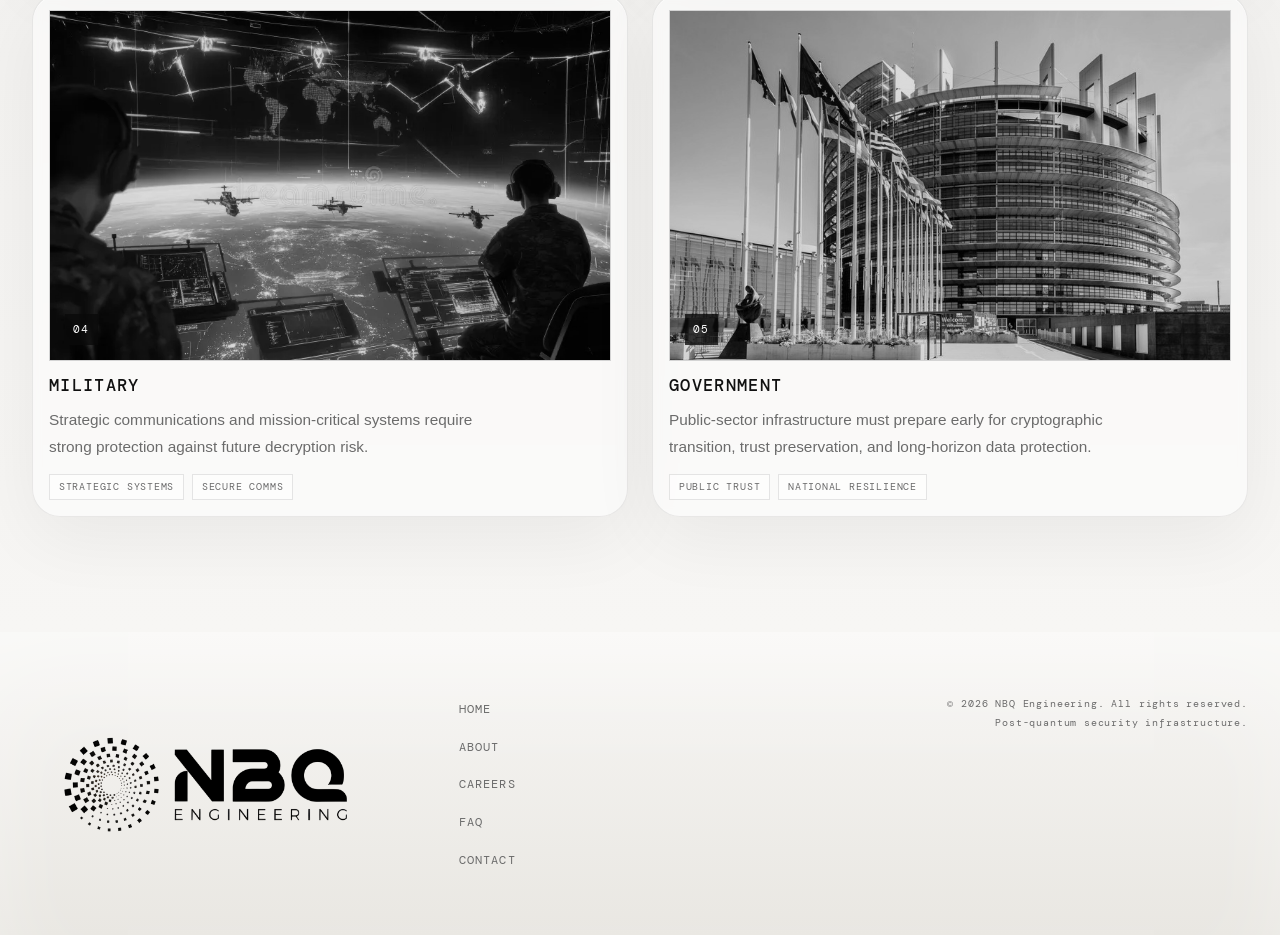
==== commit a62cd211: "Update index.html" ====
--- a/index.html
+++ b/index.html
@@ -16,11 +16,13 @@
   <!-- NAVIGATION -->
   <nav class="nav nav--dark" id="nav">
     <div class="nav__inner">
-      <a href="index.html" class="nav__logo" aria-label="NBQ Engineering home">
-      </a>
+      <a href="index.html" class="nav__logo" aria-label="NBQ Engineering home"></a>
+
       <button class="nav__toggle" id="navToggle" aria-label="Toggle menu" aria-expanded="false">
-        <span></span><span></span>
+        <span></span>
+        <span></span>
       </button>
+
       <ul class="nav__links" id="navLinks">
         <li><a href="index.html" class="active">Home</a></li>
         <li><a href="#about">About</a></li>
@@ -28,115 +30,142 @@
         <li><a href="faq.html">FAQ</a></li>
         <li><a href="contact.html">Contact</a></li>
       </ul>
+
       <a href="contact.html" class="btn btn--outline nav__cta">Get in Touch</a>
     </div>
   </nav>
 
   <main>
 
-<!-- HERO -->
-<section class="hero hero--nbq-v2">
-  <canvas id="nbqHeroCanvas" class="hero-v2__canvas" aria-hidden="true"></canvas>
-  <div class="hero-v2__scanlines" aria-hidden="true"></div>
-  <div class="hero-v2__glow" aria-hidden="true"></div>
-
-  <div class="container hero-v2__container">
-    <div class="hero-v2__stage">
-      <div class="hero-v2__logo-wrap reveal">
-        <!-- Use your preferred white logo asset here -->
-        <img
-          class="hero-v2__logo"
-          src="images/white_logo.png"
-          alt="NBQ Engineering"
-        />
-      </div>
-
-      <div class="hero-v2__rule reveal reveal--delay-1"></div>
-
-      <div class="hero-v2__tagline-wrap reveal reveal--delay-2">
-        <div class="hero-v2__beam" aria-hidden="true"></div>
-        <div class="hero-v2__tagline" aria-label="Navigating Beyond Quantum">
-          <span class="hero-v2__word"><span>Navigating</span></span>
-          <span class="hero-v2__word"><span>Beyond</span></span>
-          <span class="hero-v2__word"><span>Quantum</span></span>
-          <span class="hero-v2__word hero-v2__word--accent"><span>.</span></span>
-        </div>
-      </div>
-
-      <p class="hero-v2__sub reveal reveal--delay-3">
-        Trusted, privacy-first, and quantum-resilient security technologies
-        for the next era of digital infrastructure.
-      </p>
-
-      <div class="hero-v2__actions reveal reveal--delay-3">
-        <a href="technology.html" class="btn btn--primary">Explore Our Solutions</a>
-        <a href="about.html" class="btn btn--outline-light">Our Mission</a>
+    <!-- HERO -->
+    <section class="hero hero--nbq-v2">
+      <canvas id="nbqHeroCanvas" class="hero-v2__canvas" aria-hidden="true"></canvas>
+      <div class="hero-v2__scanlines" aria-hidden="true"></div>
+      <div class="hero-v2__glow" aria-hidden="true"></div>
+
+      <div class="container hero-v2__container">
+        <div class="hero-v2__stage">
+          <div class="hero-v2__logo-wrap reveal">
+            <img
+              class="hero-v2__logo"
+              src="images/white_logo.png"
+              alt="NBQ Engineering"
+            />
+          </div>
+
+          <div class="hero-v2__rule reveal reveal--delay-1"></div>
+
+          <div class="hero-v2__tagline-wrap reveal reveal--delay-2">
+            <div class="hero-v2__beam" aria-hidden="true"></div>
+            <div class="hero-v2__tagline" aria-label="Navigating Beyond Quantum">
+              <span class="hero-v2__word"><span>Navigating</span></span>
+              <span class="hero-v2__word"><span>Beyond</span></span>
+              <span class="hero-v2__word"><span>Quantum</span></span>
+              <span class="hero-v2__word hero-v2__word--accent"><span>.</span></span>
+            </div>
+          </div>
+
+          <p class="hero-v2__sub reveal reveal--delay-3">
+            Trusted, privacy-first, and quantum-resilient security technologies
+            for the next era of digital infrastructure.
+          </p>
+
+          <div class="hero-v2__actions reveal reveal--delay-3">
+            <a href="technology.html" class="btn btn--primary">Explore Our Solutions</a>
+            <a href="about.html" class="btn btn--outline-light">Our Mission</a>
+          </div>
+        </div>
+      </div>
+    </section>
+
+    <!-- SECTION DIVIDER — sits in normal flow between hero and about,
+         z-index: 50 paints it above both section stacking contexts -->
+    <div class="digital-section-divider" aria-hidden="true">
+      <div class="digital-section-divider__line"></div>
+      <div class="digital-section-divider__sweep"></div>
+      <div class="digital-section-divider__nodes">
+        <span></span>
+        <span></span>
+        <span></span>
+        <span></span>
+        <span></span>
       </div>
     </div>
-  </div>
-
-</section>
-<!-- ABOUT SECTION -->
-<section class="about-split" id="about">
-  <div class="about-split__grid-bg" aria-hidden="true"></div>
-
-  <div class="container about-split__inner">
-    <div class="about-split__left">
-      <div class="label reveal">
-        <span class="square-marker"></span> About
-      </div>
-
-      <h2 class="about-split__headline reveal reveal--delay-1">
-        One of the first startups in Greece focused on post-quantum cryptography.
-      </h2>
-    </div>
-
-    <div class="about-split__right">
-      <p class="about-split__intro reveal reveal--delay-2">
-        NBQ Engineering is an ambitious Greek-based tech startup dedicated to building the next generation of secure infrastructure. We help organizations prepare for the quantum era by supporting the migration of existing systems and the transition toward post-quantum secure technologies.
-      </p>
-
-      <article class="feature-card feature-card--light feature-card--panel reveal">
-        <span class="square-marker"></span>
-        <div class="feature-card__body">
-          <div class="feature-card__meta">01 / Principle</div>
-          <h3 class="feature-card__title">Privacy First</h3>
-          <p>
-            We believe privacy must remain a fundamental right in the digital era.
-            Every solution we build embeds confidentiality from the ground up and
-            not added as an afterthought.
+
+    <!-- ABOUT SECTION -->
+    <section class="about-split" id="about">
+
+      <div class="about-split__grid-bg" aria-hidden="true"></div>
+
+      <!-- CONNECTED DIGITAL BRIDGE -->
+      <div class="about-digital-bridge" aria-hidden="true">
+        <div class="about-digital-bridge__line"></div>
+        <div class="about-digital-bridge__pulse"></div>
+        <div class="about-digital-bridge__nodes">
+          <span></span>
+          <span></span>
+          <span></span>
+          <span></span>
+        </div>
+      </div>
+
+      <div class="container about-split__inner">
+        <div class="about-split__left">
+          <div class="label reveal">
+            <span class="square-marker"></span> About
+          </div>
+
+          <h2 class="about-split__headline reveal reveal--delay-1">
+            One of the first startups in Greece focused on post-quantum cryptography.
+          </h2>
+        </div>
+
+        <div class="about-split__right">
+          <p class="about-split__intro reveal reveal--delay-2">
+            NBQ Engineering is an ambitious Greek-based tech startup dedicated to building the next generation of secure infrastructure. We help organizations prepare for the quantum era by supporting the migration of existing systems and the transition toward post-quantum secure technologies.
           </p>
-        </div>
-      </article>
-
-      <article class="feature-card feature-card--light feature-card--panel reveal reveal--delay-1">
-        <span class="square-marker"></span>
-        <div class="feature-card__body">
-          <div class="feature-card__meta">02 / Execution</div>
-          <h3 class="feature-card__title">Applied PQC Engineering</h3>
-          <p>
-            We combine advanced research knowledge with practical execution 
-            turning post-quantum cryptographic standards into deployable,
-            real-world solutions.
-          </p>
-        </div>
-      </article>
-
-      <article class="feature-card feature-card--light feature-card--panel reveal reveal--delay-2">
-        <span class="square-marker"></span>
-        <div class="feature-card__body">
-          <div class="feature-card__meta">03 / Future Readiness</div>
-          <h3 class="feature-card__title">Long-Term Resilience</h3>
-          <p>
-            We design with durability in mind, helping organizations build systems
-            prepared for emerging threats including threats that have not yet
-            fully materialized.
-          </p>
-        </div>
-      </article>
-    </div>
-  </div>
-</section>
+
+          <article class="feature-card feature-card--light feature-card--panel reveal">
+            <span class="square-marker"></span>
+            <div class="feature-card__body">
+              <div class="feature-card__meta">01 / Principle</div>
+              <h3 class="feature-card__title">Privacy First</h3>
+              <p>
+                We believe privacy must remain a fundamental right in the digital era.
+                Every solution we build embeds confidentiality from the ground up and
+                not added as an afterthought.
+              </p>
+            </div>
+          </article>
+
+          <article class="feature-card feature-card--light feature-card--panel reveal reveal--delay-1">
+            <span class="square-marker"></span>
+            <div class="feature-card__body">
+              <div class="feature-card__meta">02 / Execution</div>
+              <h3 class="feature-card__title">Applied PQC Engineering</h3>
+              <p>
+                We combine advanced research knowledge with practical execution 
+                turning post-quantum cryptographic standards into deployable,
+                real-world solutions.
+              </p>
+            </div>
+          </article>
+
+          <article class="feature-card feature-card--light feature-card--panel reveal reveal--delay-2">
+            <span class="square-marker"></span>
+            <div class="feature-card__body">
+              <div class="feature-card__meta">03 / Future Readiness</div>
+              <h3 class="feature-card__title">Long-Term Resilience</h3>
+              <p>
+                We design with durability in mind, helping organizations build systems
+                prepared for emerging threats including threats that have not yet
+                fully materialized.
+              </p>
+            </div>
+          </article>
+        </div>
+      </div>
+    </section>
 
     <!-- WHY THIS MATTERS DARK SECTION -->
     <section class="tech-dark" id="why">
@@ -144,6 +173,7 @@
         <div class="label label--light reveal">
           <span class="square-marker square-marker--light"></span> Why This Matters
         </div>
+
         <div class="tech-dark__content">
           <div class="tech-grid-visual reveal" aria-hidden="true">
             <div class="cube-wrap">
@@ -153,19 +183,50 @@
                   <div class="dot p4"></div><div class="dot p5"></div><div class="dot p6"></div>
                   <div class="dot p7"></div><div class="dot p8"></div><div class="dot p9"></div>
                 </div>
+
                 <div class="faces f2"><div class="dot p10"></div><div class="dot p11"></div><div class="dot p12"></div><div class="dot p13"></div></div>
-                <div class="faces f3"><div class="dot p1"></div><div class="dot p2"></div><div class="dot p3"></div><div class="dot p4"></div><div class="dot p5"></div><div class="dot p6"></div><div class="dot p7"></div><div class="dot p8"></div><div class="dot p9"></div></div>
+
+                <div class="faces f3">
+                  <div class="dot p1"></div><div class="dot p2"></div><div class="dot p3"></div>
+                  <div class="dot p4"></div><div class="dot p5"></div><div class="dot p6"></div>
+                  <div class="dot p7"></div><div class="dot p8"></div><div class="dot p9"></div>
+                </div>
+
                 <div class="faces f4"><div class="dot p10"></div><div class="dot p11"></div><div class="dot p12"></div><div class="dot p13"></div></div>
-                <div class="faces f5"><div class="dot p1"></div><div class="dot p2"></div><div class="dot p3"></div><div class="dot p4"></div><div class="dot p5"></div><div class="dot p6"></div><div class="dot p7"></div><div class="dot p8"></div><div class="dot p9"></div></div>
+
+                <div class="faces f5">
+                  <div class="dot p1"></div><div class="dot p2"></div><div class="dot p3"></div>
+                  <div class="dot p4"></div><div class="dot p5"></div><div class="dot p6"></div>
+                  <div class="dot p7"></div><div class="dot p8"></div><div class="dot p9"></div>
+                </div>
+
                 <div class="faces f6"><div class="dot p10"></div><div class="dot p11"></div><div class="dot p12"></div><div class="dot p13"></div></div>
-                <div class="faces f7"><div class="dot p1"></div><div class="dot p2"></div><div class="dot p3"></div><div class="dot p4"></div><div class="dot p5"></div><div class="dot p6"></div><div class="dot p7"></div><div class="dot p8"></div><div class="dot p9"></div></div>
+
+                <div class="faces f7">
+                  <div class="dot p1"></div><div class="dot p2"></div><div class="dot p3"></div>
+                  <div class="dot p4"></div><div class="dot p5"></div><div class="dot p6"></div>
+                  <div class="dot p7"></div><div class="dot p8"></div><div class="dot p9"></div>
+                </div>
+
                 <div class="faces f8"><div class="dot p10"></div><div class="dot p11"></div><div class="dot p12"></div><div class="dot p13"></div></div>
-                <div class="faces f9"><div class="dot p1"></div><div class="dot p2"></div><div class="dot p3"></div><div class="dot p4"></div><div class="dot p5"></div><div class="dot p6"></div><div class="dot p7"></div><div class="dot p8"></div><div class="dot p9"></div></div>
+
+                <div class="faces f9">
+                  <div class="dot p1"></div><div class="dot p2"></div><div class="dot p3"></div>
+                  <div class="dot p4"></div><div class="dot p5"></div><div class="dot p6"></div>
+                  <div class="dot p7"></div><div class="dot p8"></div><div class="dot p9"></div>
+                </div>
+
                 <div class="faces f10"><div class="dot p10"></div><div class="dot p11"></div><div class="dot p12"></div><div class="dot p13"></div></div>
-                <div class="faces f11"><div class="dot p1"></div><div class="dot p2"></div><div class="dot p3"></div><div class="dot p4"></div><div class="dot p5"></div><div class="dot p6"></div><div class="dot p7"></div><div class="dot p8"></div><div class="dot p9"></div></div>
-              </div>
-            </div>
-          </div>
+
+                <div class="faces f11">
+                  <div class="dot p1"></div><div class="dot p2"></div><div class="dot p3"></div>
+                  <div class="dot p4"></div><div class="dot p5"></div><div class="dot p6"></div>
+                  <div class="dot p7"></div><div class="dot p8"></div><div class="dot p9"></div>
+                </div>
+              </div>
+            </div>
+          </div>
+
           <div class="arch-card reveal reveal--delay-2">
             <h3 class="arch-card__title">The quantum threat is real and the clock is running.</h3>
             <p class="arch-card__body">
@@ -177,152 +238,154 @@
       </div>
     </section>
 
-<!-- CORE SERVICES / TERMINAL -->
-<section class="capabilities">
-  <div class="container">
-    <div class="label reveal">
-      <span class="square-marker"></span> Core Services
-    </div>
-
-    <div class="services-terminal reveal">
-      <div class="services-terminal__topbar">
-        <div class="services-terminal__traffic-lights" aria-hidden="true">
-          <span class="services-terminal__dot services-terminal__dot--red"></span>
-          <span class="services-terminal__dot services-terminal__dot--yellow"></span>
-          <span class="services-terminal__dot services-terminal__dot--green"></span>
-        </div>
-        <div class="services-terminal__title">nbq-engineering — zsh</div>
-      </div>
-
-      <div
-        class="services-terminal__body services-terminal__body--animated"
-        id="servicesTerminalBody"
-        aria-live="polite"
-      >
-        <div class="services-terminal__boot">
-          <div class="services-terminal__line">
-            <span class="services-terminal__prompt">nbq@engineering ~ %</span>
-            <span class="services-terminal__command">./core-services</span>
-          </div>
-        </div>
-
-        <div class="services-terminal__viewport" id="servicesTerminalViewport"></div>
-
-        <div class="services-terminal__line services-terminal__line--active">
-          <span class="services-terminal__prompt">nbq@engineering ~ %</span>
-          <span class="services-terminal__typing" id="servicesTerminalTyping"></span>
-          <span class="services-terminal__cursor" aria-hidden="true"></span>
-        </div>
-      </div>
-    </div>
-  </div>
-</section>
-
-
-
-<!-- DOMAINS SECTION -->
-<section class="domain-showcase">
-  <div class="container">
-    <div class="domain-showcase__top">
-      <div class="domain-showcase__intro-block">
+    <!-- CORE SERVICES / TERMINAL -->
+    <section class="capabilities">
+      <div class="container">
         <div class="label reveal">
-          <span class="square-marker"></span> Domains
-        </div>
-        <h2 class="domain-showcase__headline reveal reveal--delay-1">
-          The next era of computing demands sector-specific resilience.
-        </h2>
-      </div>
-
-      <a href="contact.html" class="btn btn--primary reveal reveal--delay-1">
-        Get in Touch
-      </a>
-    </div>
-
-    <div class="domain-showcase__grid">
-     
-      <article class="domain-card reveal reveal--delay-1">
-        <div class="domain-card__image-wrap">
-          <div class="domain-card__image-placeholder">
-            <img src="images/ship.png" alt="Critical infrastructure sector" class="domain-card__image" />
-          </div>
-          <span class="domain-card__num">02</span>
-        </div>
-        <div class="domain-card__content">
-          <h3 class="domain-card__title">Critical Infrastructure</h3>
-          <p class="domain-card__text">
-            Operational continuity, industrial environments, and systemic dependencies demand resilient cryptographic foundations.
-          </p>
-          <div class="domain-card__meta">
-            <span class="domain-card__pill">Continuity</span>
-            <span class="domain-card__pill">Operational resilience</span>
-          </div>
-        </div>
-      </article>
-
-      <article class="domain-card reveal reveal--delay-2">
-        <div class="domain-card__image-wrap">
-          <div class="domain-card__image-placeholder">
-            <img src="images/healthcare.jpg" alt="Healthcare sector" class="domain-card__image" />
-          </div>
-          <span class="domain-card__num">03</span>
-        </div>
-        <div class="domain-card__content">
-          <h3 class="domain-card__title">Healthcare</h3>
-          <p class="domain-card__text">
-            Sensitive patient information and long-term confidentiality requirements make healthcare one of the most exposed sectors.
-          </p>
-          <div class="domain-card__meta">
-            <span class="domain-card__pill">Sensitive data</span>
-            <span class="domain-card__pill">Long retention</span>
-          </div>
-        </div>
-      </article>
-
-      <article class="domain-card reveal reveal--delay-3">
-        <div class="domain-card__image-wrap">
-          <div class="domain-card__image-placeholder">
-            <img src="images/military.png" alt="Military sector" class="domain-card__image" />
-          </div>
-          <span class="domain-card__num">04</span>
-        </div>
-        <div class="domain-card__content">
-          <h3 class="domain-card__title">Military</h3>
-          <p class="domain-card__text">
-            Strategic communications and mission-critical systems require strong protection against future decryption risk.
-          </p>
-          <div class="domain-card__meta">
-            <span class="domain-card__pill">Strategic systems</span>
-            <span class="domain-card__pill">Secure comms</span>
-          </div>
-        </div>
-      </article>
-
-      <article class="domain-card reveal reveal--delay-4">
-        <div class="domain-card__image-wrap">
-          <div class="domain-card__image-placeholder">
-            <img src="images/government.jpg" alt="Government sector" class="domain-card__image" />
-          </div>
-          <span class="domain-card__num">05</span>
-        </div>
-        <div class="domain-card__content">
-          <h3 class="domain-card__title">Government</h3>
-          <p class="domain-card__text">
-            Public-sector infrastructure must prepare early for cryptographic transition, trust preservation, and long-horizon data protection.
-          </p>
-          <div class="domain-card__meta">
-            <span class="domain-card__pill">Public trust</span>
-            <span class="domain-card__pill">National resilience</span>
-          </div>
-        </div>
-      </article>
-    </div>
-  </div>
-</section>
-
-
-
-
-
+          <span class="square-marker"></span> Core Services
+        </div>
+
+        <div class="services-terminal reveal">
+          <div class="services-terminal__topbar">
+            <div class="services-terminal__traffic-lights" aria-hidden="true">
+              <span class="services-terminal__dot services-terminal__dot--red"></span>
+              <span class="services-terminal__dot services-terminal__dot--yellow"></span>
+              <span class="services-terminal__dot services-terminal__dot--green"></span>
+            </div>
+
+            <div class="services-terminal__title">nbq-engineering — zsh</div>
+          </div>
+
+          <div
+            class="services-terminal__body services-terminal__body--animated"
+            id="servicesTerminalBody"
+            aria-live="polite"
+          >
+            <div class="services-terminal__boot">
+              <div class="services-terminal__line">
+                <span class="services-terminal__prompt">nbq@engineering ~ %</span>
+                <span class="services-terminal__command">./core-services</span>
+              </div>
+            </div>
+
+            <div class="services-terminal__viewport" id="servicesTerminalViewport"></div>
+
+            <div class="services-terminal__line services-terminal__line--active">
+              <span class="services-terminal__prompt">nbq@engineering ~ %</span>
+              <span class="services-terminal__typing" id="servicesTerminalTyping"></span>
+              <span class="services-terminal__cursor" aria-hidden="true"></span>
+            </div>
+          </div>
+        </div>
+      </div>
+    </section>
+
+    <!-- DOMAINS SECTION -->
+    <section class="domain-showcase">
+      <div class="container">
+        <div class="domain-showcase__top">
+          <div class="domain-showcase__intro-block">
+            <div class="label reveal">
+              <span class="square-marker"></span> Domains
+            </div>
+
+            <h2 class="domain-showcase__headline reveal reveal--delay-1">
+              The next era of computing demands sector-specific resilience.
+            </h2>
+          </div>
+
+          <a href="contact.html" class="btn btn--primary reveal reveal--delay-1">
+            Get in Touch
+          </a>
+        </div>
+
+        <div class="domain-showcase__grid">
+          <article class="domain-card reveal reveal--delay-1">
+            <div class="domain-card__image-wrap">
+              <div class="domain-card__image-placeholder">
+                <img src="images/ship.png" alt="Critical infrastructure sector" class="domain-card__image" />
+              </div>
+              <span class="domain-card__num">02</span>
+            </div>
+
+            <div class="domain-card__content">
+              <h3 class="domain-card__title">Critical Infrastructure</h3>
+              <p class="domain-card__text">
+                Operational continuity, industrial environments, and systemic dependencies demand resilient cryptographic foundations.
+              </p>
+
+              <div class="domain-card__meta">
+                <span class="domain-card__pill">Continuity</span>
+                <span class="domain-card__pill">Operational resilience</span>
+              </div>
+            </div>
+          </article>
+
+          <article class="domain-card reveal reveal--delay-2">
+            <div class="domain-card__image-wrap">
+              <div class="domain-card__image-placeholder">
+                <img src="images/healthcare.jpg" alt="Healthcare sector" class="domain-card__image" />
+              </div>
+              <span class="domain-card__num">03</span>
+            </div>
+
+            <div class="domain-card__content">
+              <h3 class="domain-card__title">Healthcare</h3>
+              <p class="domain-card__text">
+                Sensitive patient information and long-term confidentiality requirements make healthcare one of the most exposed sectors.
+              </p>
+
+              <div class="domain-card__meta">
+                <span class="domain-card__pill">Sensitive data</span>
+                <span class="domain-card__pill">Long retention</span>
+              </div>
+            </div>
+          </article>
+
+          <article class="domain-card reveal reveal--delay-3">
+            <div class="domain-card__image-wrap">
+              <div class="domain-card__image-placeholder">
+                <img src="images/military.png" alt="Military sector" class="domain-card__image" />
+              </div>
+              <span class="domain-card__num">04</span>
+            </div>
+
+            <div class="domain-card__content">
+              <h3 class="domain-card__title">Military</h3>
+              <p class="domain-card__text">
+                Strategic communications and mission-critical systems require strong protection against future decryption risk.
+              </p>
+
+              <div class="domain-card__meta">
+                <span class="domain-card__pill">Strategic systems</span>
+                <span class="domain-card__pill">Secure comms</span>
+              </div>
+            </div>
+          </article>
+
+          <article class="domain-card reveal reveal--delay-4">
+            <div class="domain-card__image-wrap">
+              <div class="domain-card__image-placeholder">
+                <img src="images/government.jpg" alt="Government sector" class="domain-card__image" />
+              </div>
+              <span class="domain-card__num">05</span>
+            </div>
+
+            <div class="domain-card__content">
+              <h3 class="domain-card__title">Government</h3>
+              <p class="domain-card__text">
+                Public-sector infrastructure must prepare early for cryptographic transition, trust preservation, and long-horizon data protection.
+              </p>
+
+              <div class="domain-card__meta">
+                <span class="domain-card__pill">Public trust</span>
+                <span class="domain-card__pill">National resilience</span>
+              </div>
+            </div>
+          </article>
+        </div>
+      </div>
+    </section>
 
   </main>
 
@@ -331,17 +394,18 @@
     <div class="container footer__inner">
       <div class="footer__brand">
         <img src="images/logo_black.png" alt="NBQ Engineering" class="footer__logo" />
-        
-      </div>
+      </div>
+
       <nav class="footer__nav">
         <ul>
           <li><a href="index.html" class="active">Home</a></li>
-        <li><a href="#about">About</a></li>
-        <li><a href="careers.html">Careers</a></li>
-        <li><a href="faq.html">FAQ</a></li>
-        <li><a href="contact.html">Contact</a></li>
+          <li><a href="#about">About</a></li>
+          <li><a href="careers.html">Careers</a></li>
+          <li><a href="faq.html">FAQ</a></li>
+          <li><a href="contact.html">Contact</a></li>
         </ul>
       </nav>
+
       <div class="footer__meta">
         <p class="footer__copy">&copy; 2026 NBQ Engineering. All rights reserved.</p>
         <p class="footer__legal">Post-quantum security infrastructure.</p>
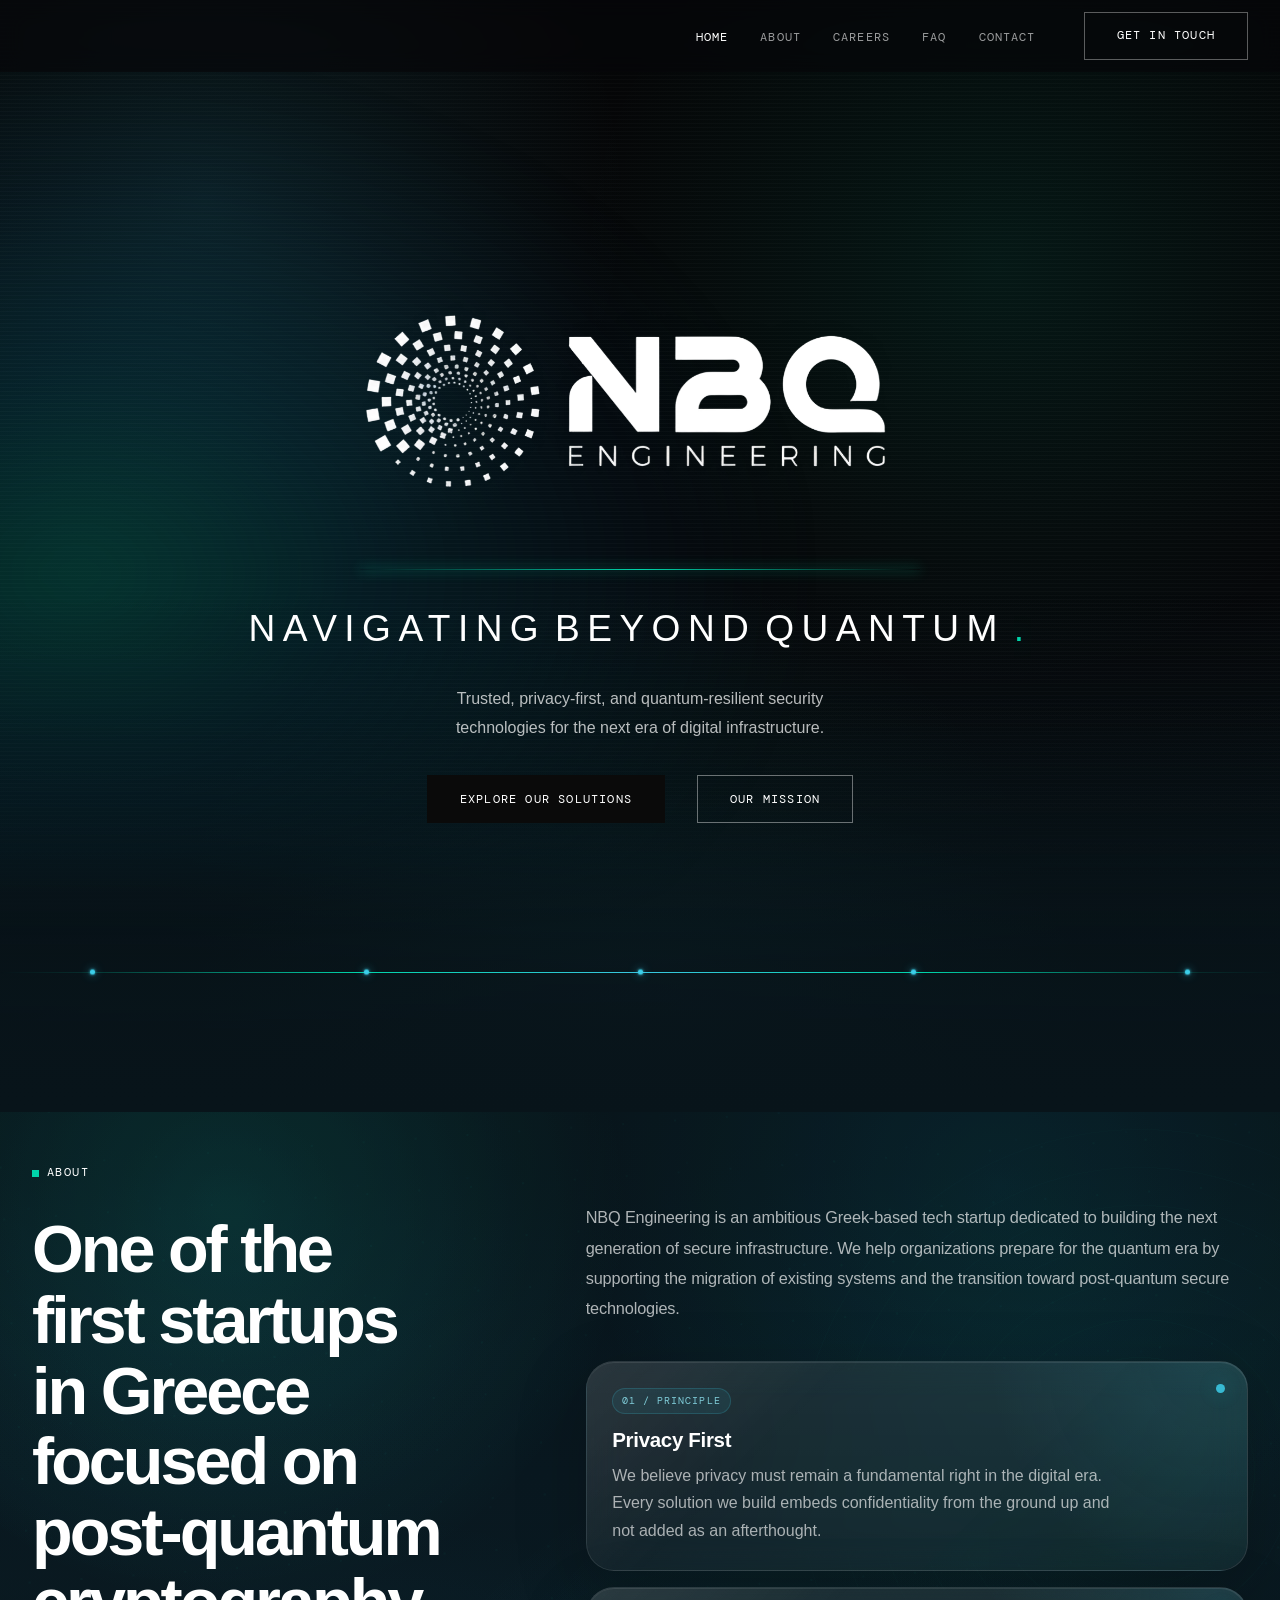
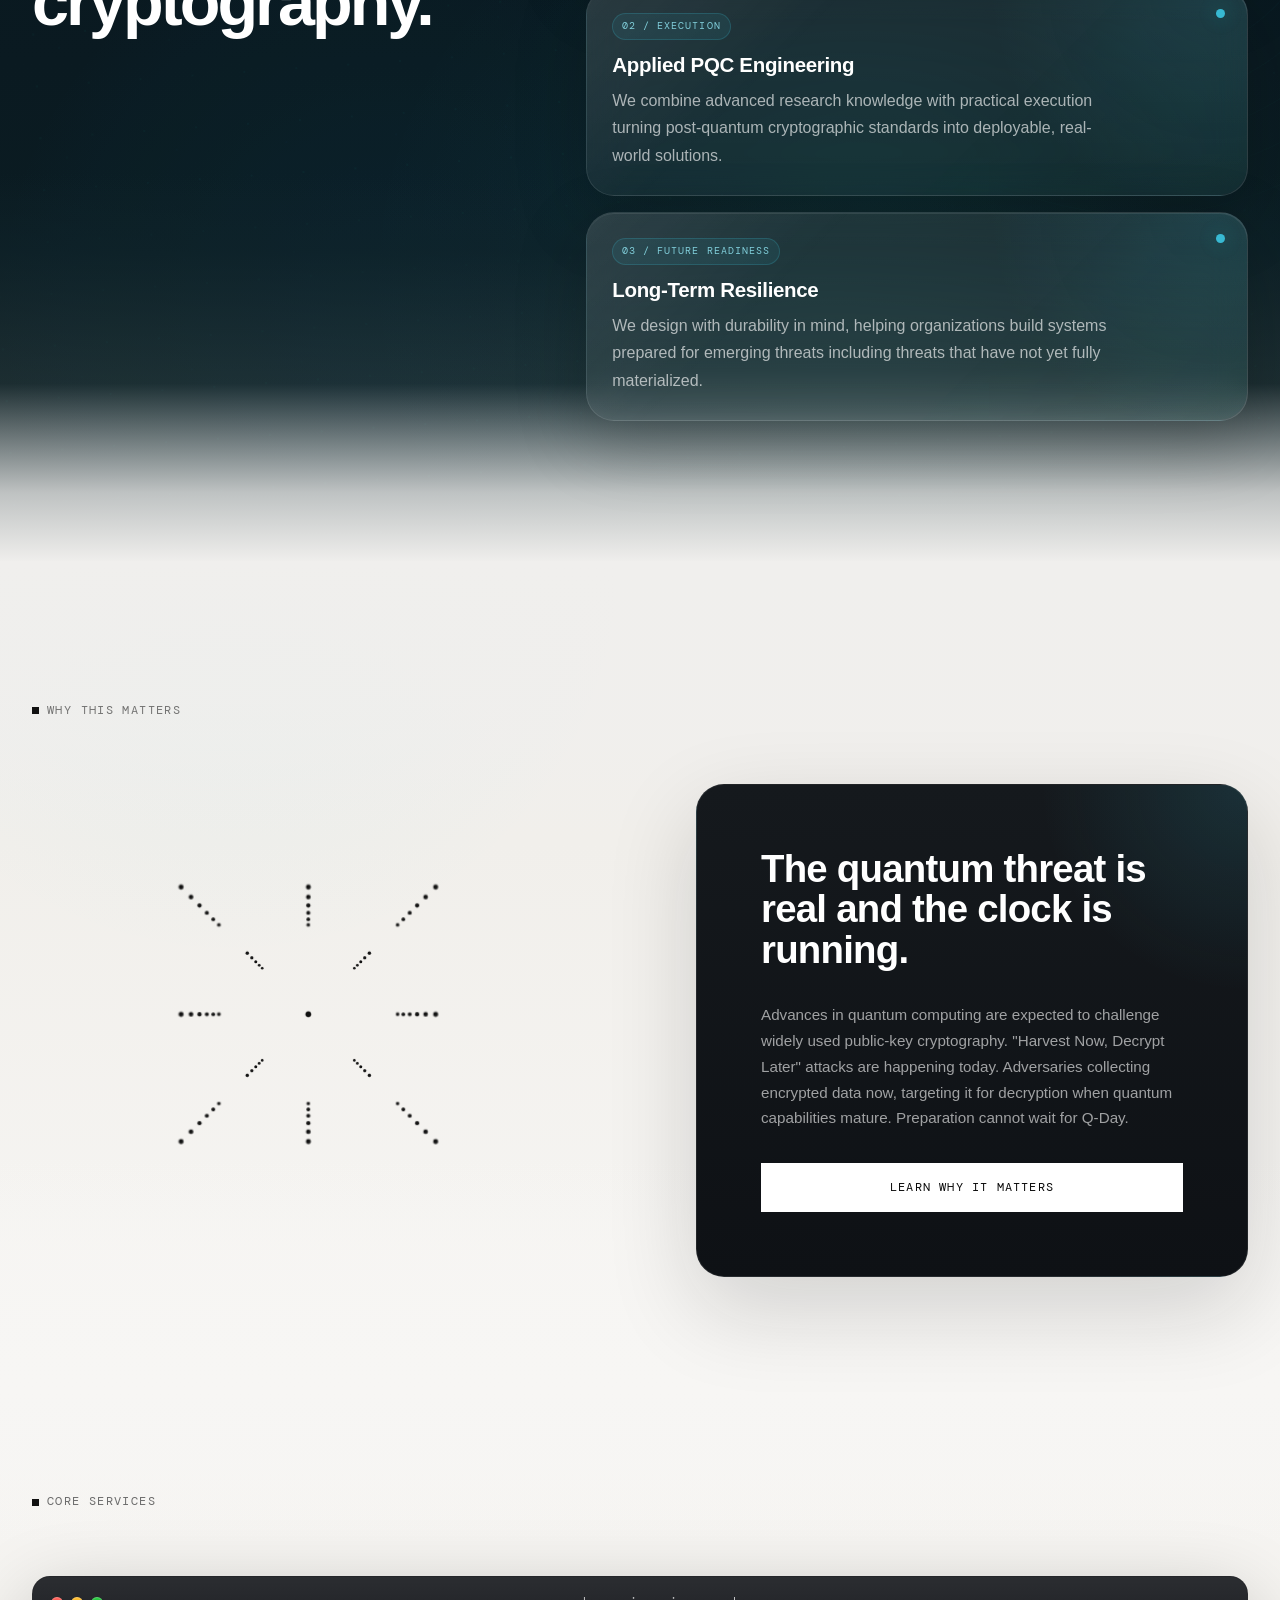
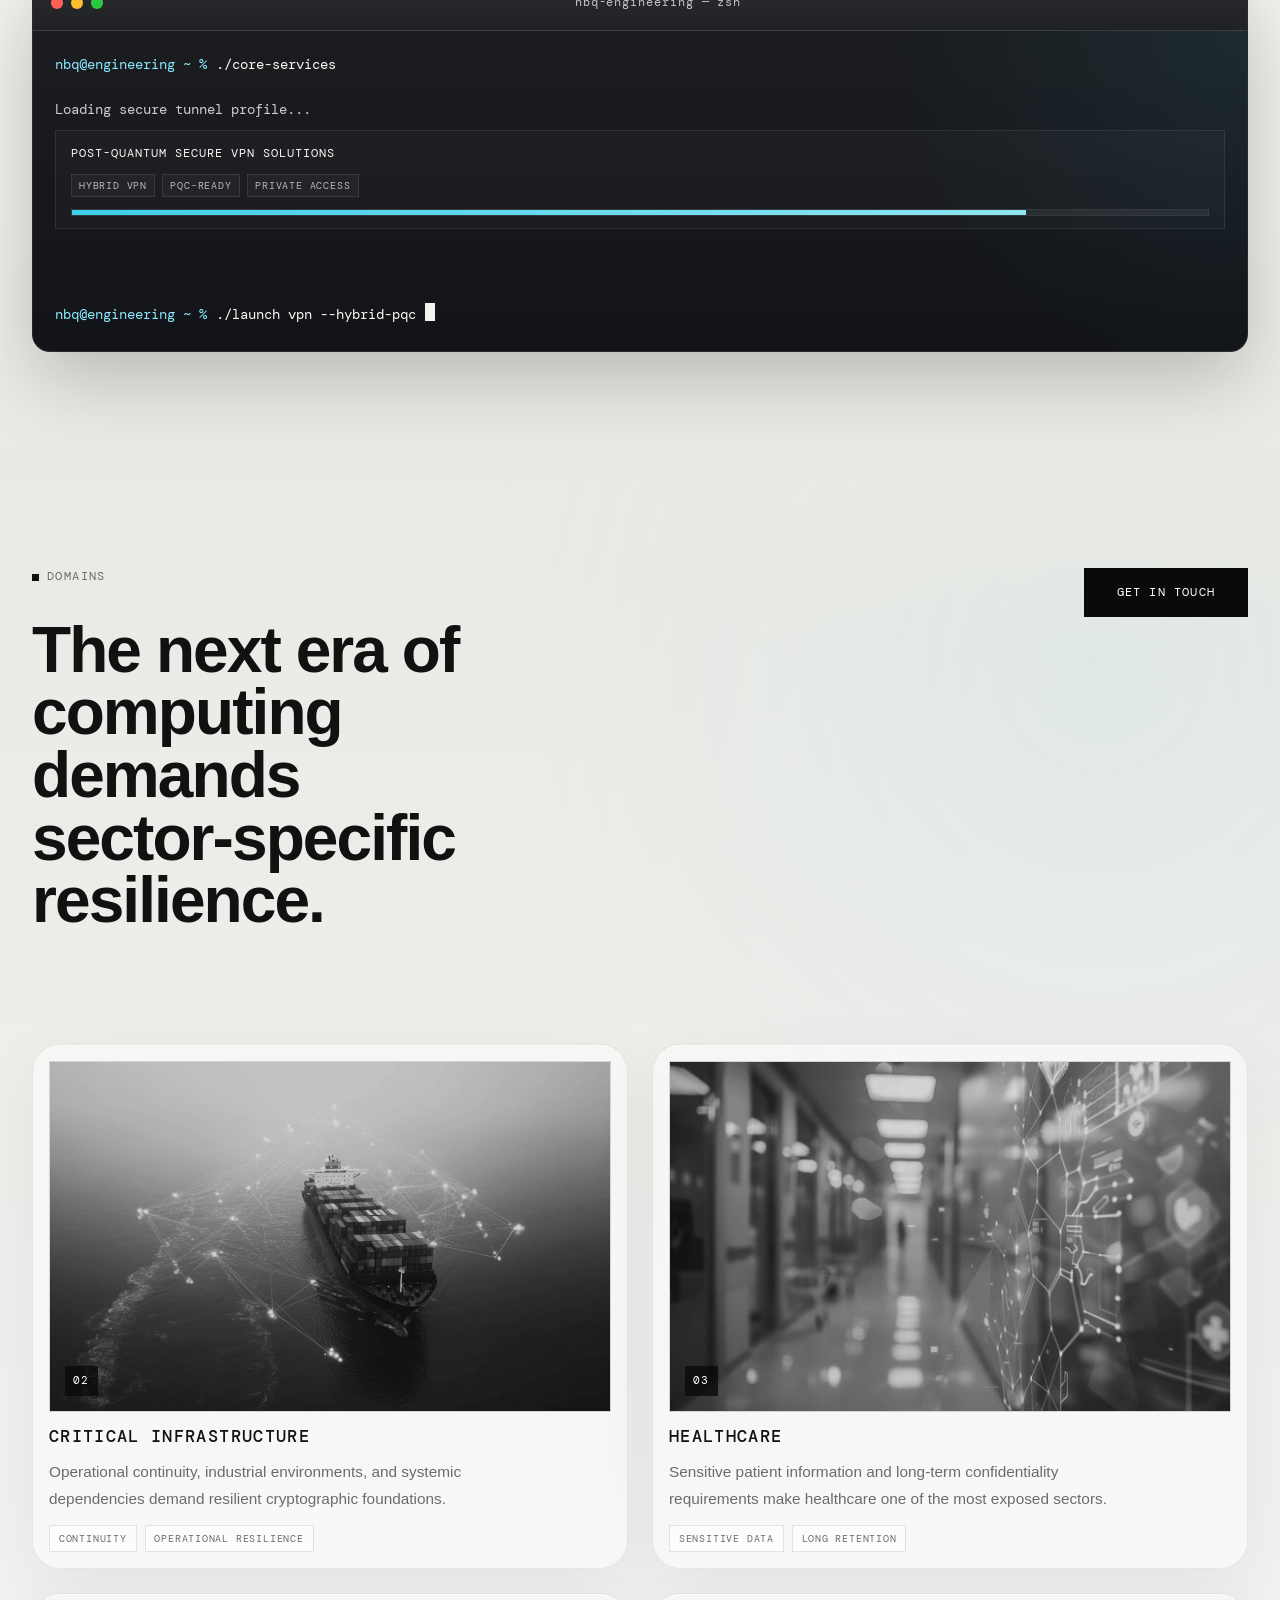
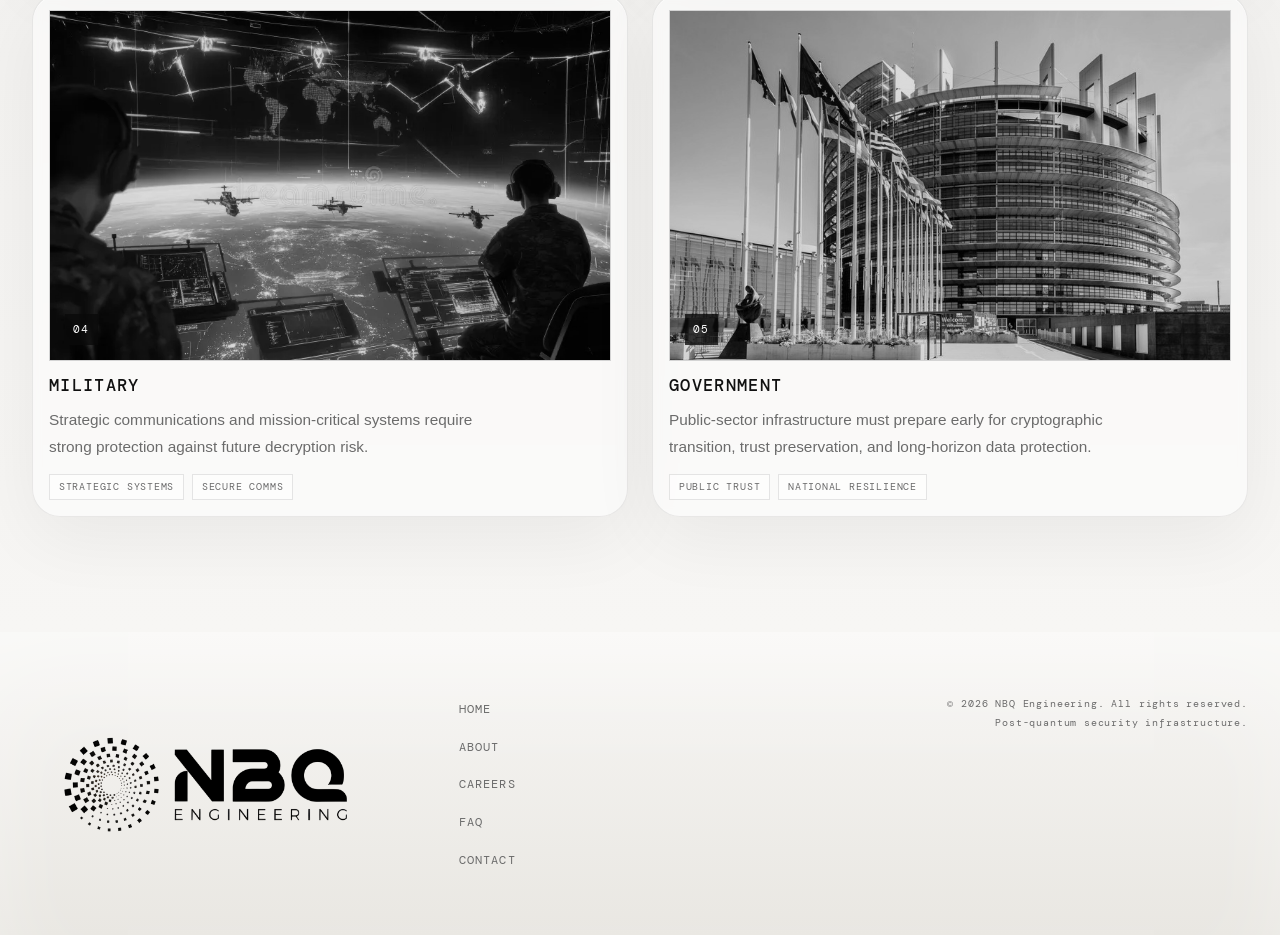
==== commit f7aa574d: "Update index.html" ====
--- a/index.html
+++ b/index.html
@@ -71,8 +71,8 @@
           </p>
 
           <div class="hero-v2__actions reveal reveal--delay-3">
-            <a href="technology.html" class="btn btn--primary">Explore Our Solutions</a>
-            <a href="about.html" class="btn btn--outline-light">Our Mission</a>
+            <a href="#services" class="btn btn--primary">Explore Our Solutions</a>
+            <a href="#about" class="btn btn--outline-light">Our Mission</a>
           </div>
         </div>
       </div>
@@ -232,14 +232,16 @@
             <p class="arch-card__body">
               Advances in quantum computing are expected to challenge widely used public-key cryptography. "Harvest Now, Decrypt Later" attacks are happening today. Adversaries collecting encrypted data now, targeting it for decryption when quantum capabilities mature. Preparation cannot wait for Q-Day.
             </p>
-            <a href="about.html" class="btn btn--white">Learn Why It Matters</a>
+            <a href="faq.html#quantum-cybersecurity-concern" class="btn btn--white">
+  Learn Why It Matters
+</a>
           </div>
         </div>
       </div>
     </section>
 
     <!-- CORE SERVICES / TERMINAL -->
-    <section class="capabilities">
+    <section class="capabilities" id="services">
       <div class="container">
         <div class="label reveal">
           <span class="square-marker"></span> Core Services
--- a/css/style.css
+++ b/css/style.css
@@ -1364,7 +1364,7 @@
 }
 
 .hero-v2__logo {
-  width: clamp(240px, 34vw, 430px);
+  width: clamp(440px, 52vw, 720px);
   display: block;
 }
 
@@ -3364,3 +3364,143 @@
 .feature-card--light + .feature-card--light {
   margin-top: 1rem;
 }
+
+/* ============================================================
+   DIGITAL SECTION DIVIDER — hero → about transition
+   Matches the .hero-v2__rule aesthetic but spans full viewport width.
+   ============================================================ */
+/* about-split clips absolutely positioned children by default —
+   override so the divider can straddle the top boundary */
+.about-split {
+  overflow: visible;
+}
+
+/* The grid-bg and pseudo-elements self-clip, so making the parent
+   overflow: visible does not cause any visual bleed from them */
+.about-split__grid-bg {
+  overflow: hidden;
+}
+
+/* ============================================================
+   DIGITAL SECTION DIVIDER — hero → about transition
+   Sits in normal document flow between the two sections.
+   height: 0 + overflow: visible means it takes no layout space
+   but its children are fully visible and never clipped.
+   z-index: 50 paints it above both section stacking contexts.
+   ============================================================ */
+.digital-section-divider {
+  position: relative;
+  z-index: 50;
+  width: 100%;
+  height: 0;
+  overflow: visible;
+  pointer-events: none;
+}
+
+/* Full-width glowing line — draws left to right at the exact boundary */
+.digital-section-divider__line {
+  position: absolute;
+  left: 0;
+  top: 0;
+  width: 100%;
+  height: 1px;
+  background: linear-gradient(
+    90deg,
+    transparent 0%,
+    rgba(0, 212, 170, 0.12) 6%,
+    #00d4aa 28%,
+    rgba(61, 207, 234, 0.95) 50%,
+    #00d4aa 72%,
+    rgba(0, 212, 170, 0.12) 94%,
+    transparent 100%
+  );
+  box-shadow:
+    0 0 18px rgba(0, 212, 170, 0.55),
+    0 0 5px rgba(61, 207, 234, 0.9);
+  clip-path: inset(0 100% 0 0);
+  animation: dividerLineGrow 1.1s cubic-bezier(0.16, 1, 0.3, 1) 0.5s forwards;
+}
+
+@keyframes dividerLineGrow {
+  from { clip-path: inset(0 100% 0 0); }
+  to   { clip-path: inset(0 0% 0 0); }
+}
+
+/* Light sweep that travels across after the line fully draws */
+.digital-section-divider__sweep {
+  position: absolute;
+  top: -20px;
+  left: -12%;
+  width: 100px;
+  height: 40px;
+  background: linear-gradient(
+    90deg,
+    transparent,
+    rgba(0, 212, 170, 0.10),
+    rgba(61, 207, 234, 0.30),
+    rgba(0, 212, 170, 0.10),
+    transparent
+  );
+  animation: dividerSweep 1.4s cubic-bezier(0.16, 1, 0.3, 1) 1.65s forwards;
+  pointer-events: none;
+}
+
+@keyframes dividerSweep {
+  from { left: -12%; }
+  to   { left: 112%; }
+}
+
+/* Node dots that pop in as the line passes through them */
+.digital-section-divider__nodes {
+  position: absolute;
+  top: 0;
+  left: 0;
+  width: 100%;
+  transform: translateY(-50%);
+  display: flex;
+  justify-content: space-between;
+  padding: 0 7%;
+  pointer-events: none;
+}
+
+.digital-section-divider__nodes span {
+  width: 5px;
+  height: 5px;
+  border-radius: 50%;
+  background: #3dcfea;
+  box-shadow:
+    0 0 10px rgba(61, 207, 234, 0.75),
+    0 0 3px rgba(61, 207, 234, 1);
+  opacity: 0;
+  transform: scale(0);
+  animation: dividerNodePop 0.35s cubic-bezier(0.34, 1.56, 0.64, 1) forwards;
+}
+
+.digital-section-divider__nodes span:nth-child(1) { animation-delay: 0.6s; }
+.digital-section-divider__nodes span:nth-child(2) { animation-delay: 0.82s; }
+.digital-section-divider__nodes span:nth-child(3) { animation-delay: 1.05s; }
+.digital-section-divider__nodes span:nth-child(4) { animation-delay: 1.28s; }
+.digital-section-divider__nodes span:nth-child(5) { animation-delay: 1.5s; }
+
+@keyframes dividerNodePop {
+  from { opacity: 0; transform: scale(0); }
+  to   { opacity: 1; transform: scale(1); }
+}
+
+/* Respect reduced-motion preference */
+@media (prefers-reduced-motion: reduce) {
+  .digital-section-divider__line {
+    clip-path: inset(0 0% 0 0);
+    animation: none;
+  }
+
+  .digital-section-divider__sweep {
+    display: none;
+  }
+
+  .digital-section-divider__nodes span {
+    opacity: 1;
+    transform: scale(1);
+    animation: none;
+  }
+}
--- a/css/responsive.css
+++ b/css/responsive.css
@@ -278,9 +278,9 @@
     padding: 3rem 0 4.5rem;
   }
 
-  .hero-v2__logo {
-    width: clamp(210px, 62vw, 320px);
-  }
+.hero-v2__logo {
+  width: clamp(260px, 78vw, 420px);
+}
 
   .hero-v2__tagline {
     font-size: clamp(16px, 6vw, 28px);
@@ -561,6 +561,18 @@
   .domain-card {
     border-radius: 20px;
   }
+
+
+.digital-section-divider {
+  height: 28px;
+}
+
+.digital-section-divider__nodes span {
+  width: 4px;
+  height: 4px;
+}
+
+
 }
 
 /* ============================================================
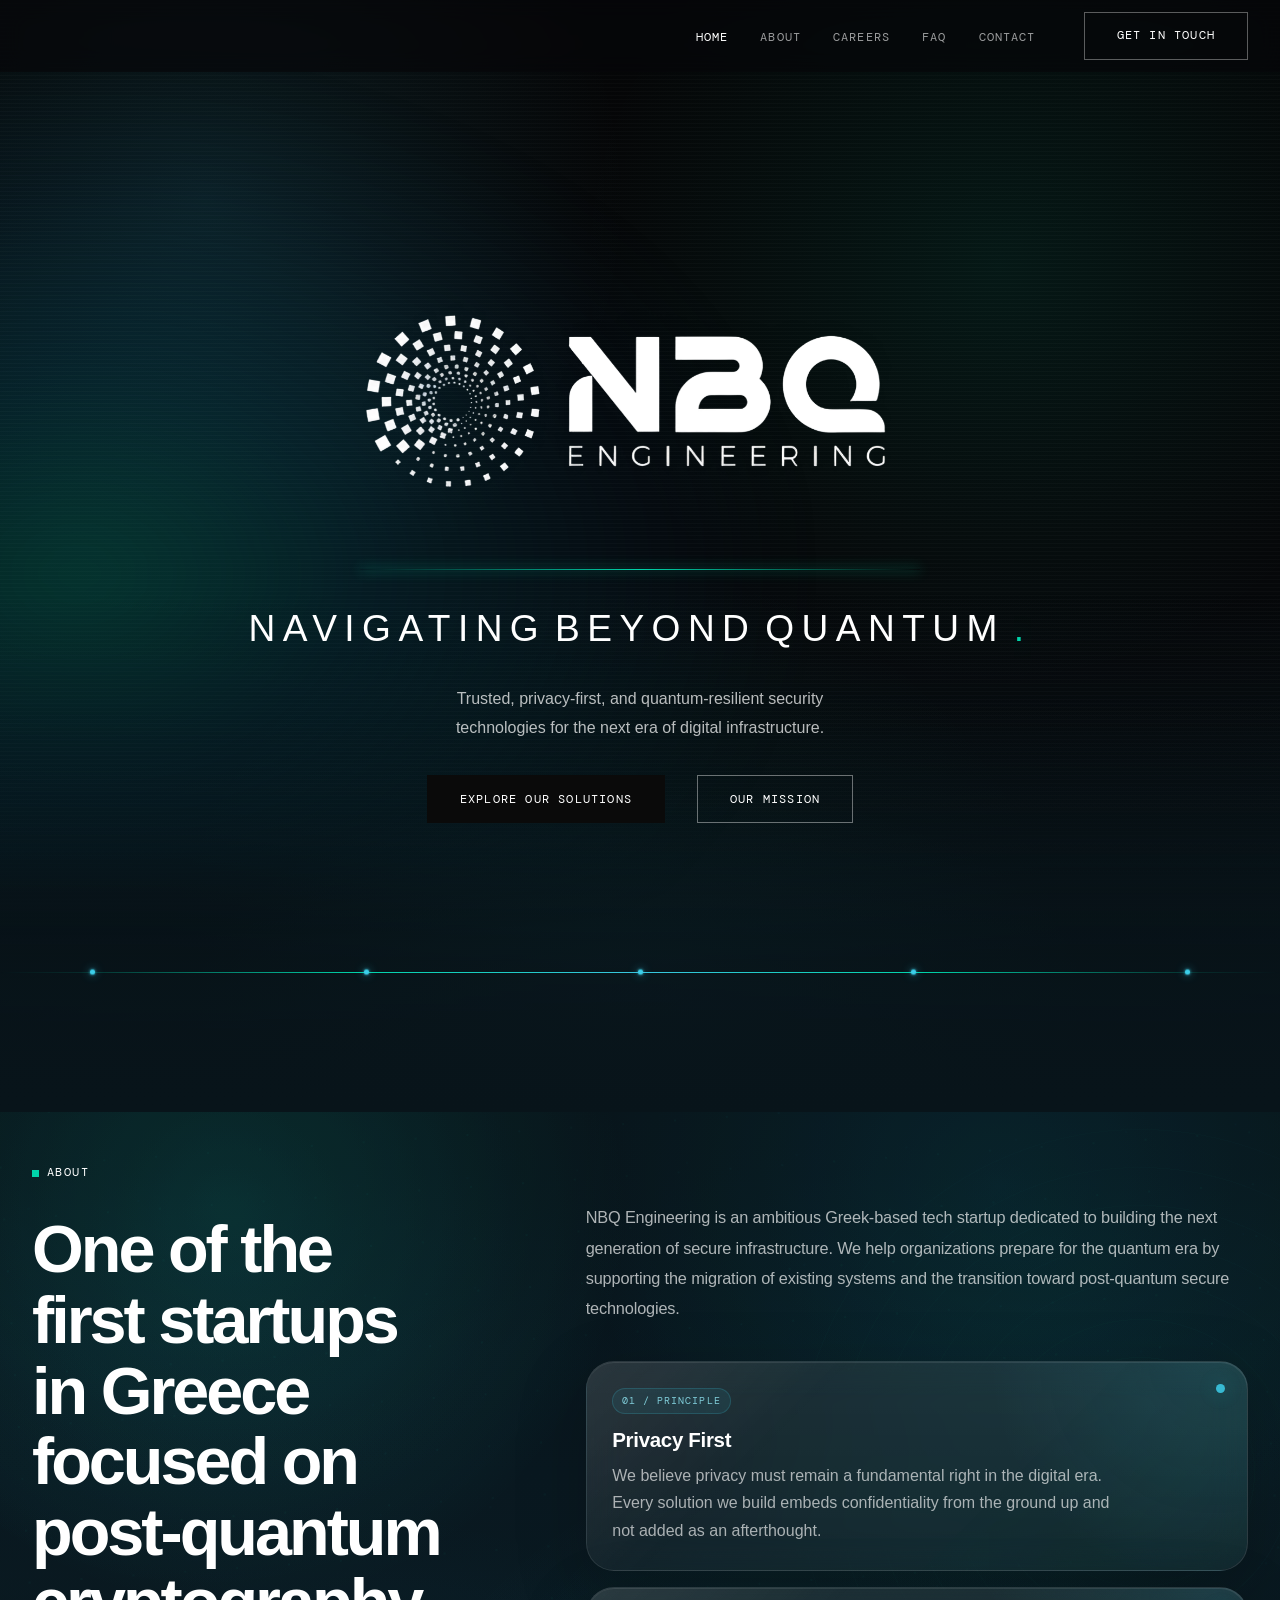
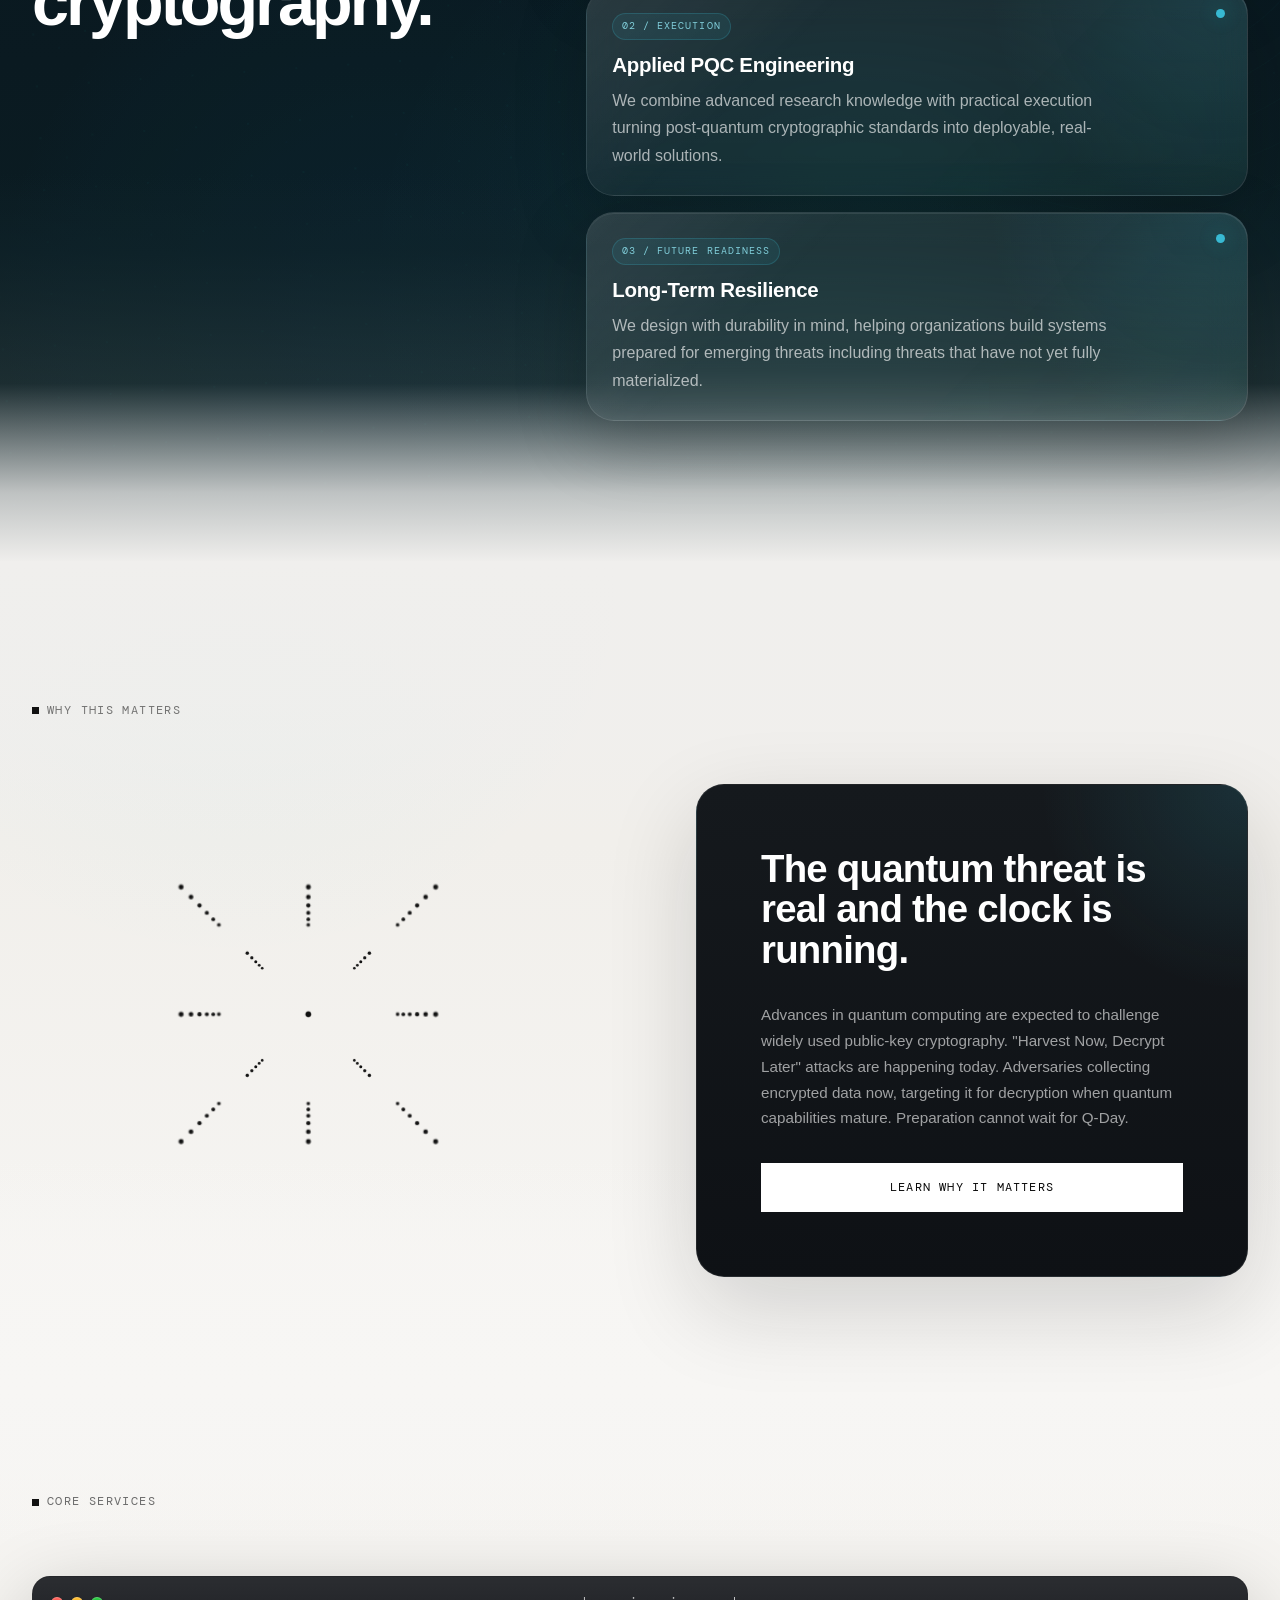
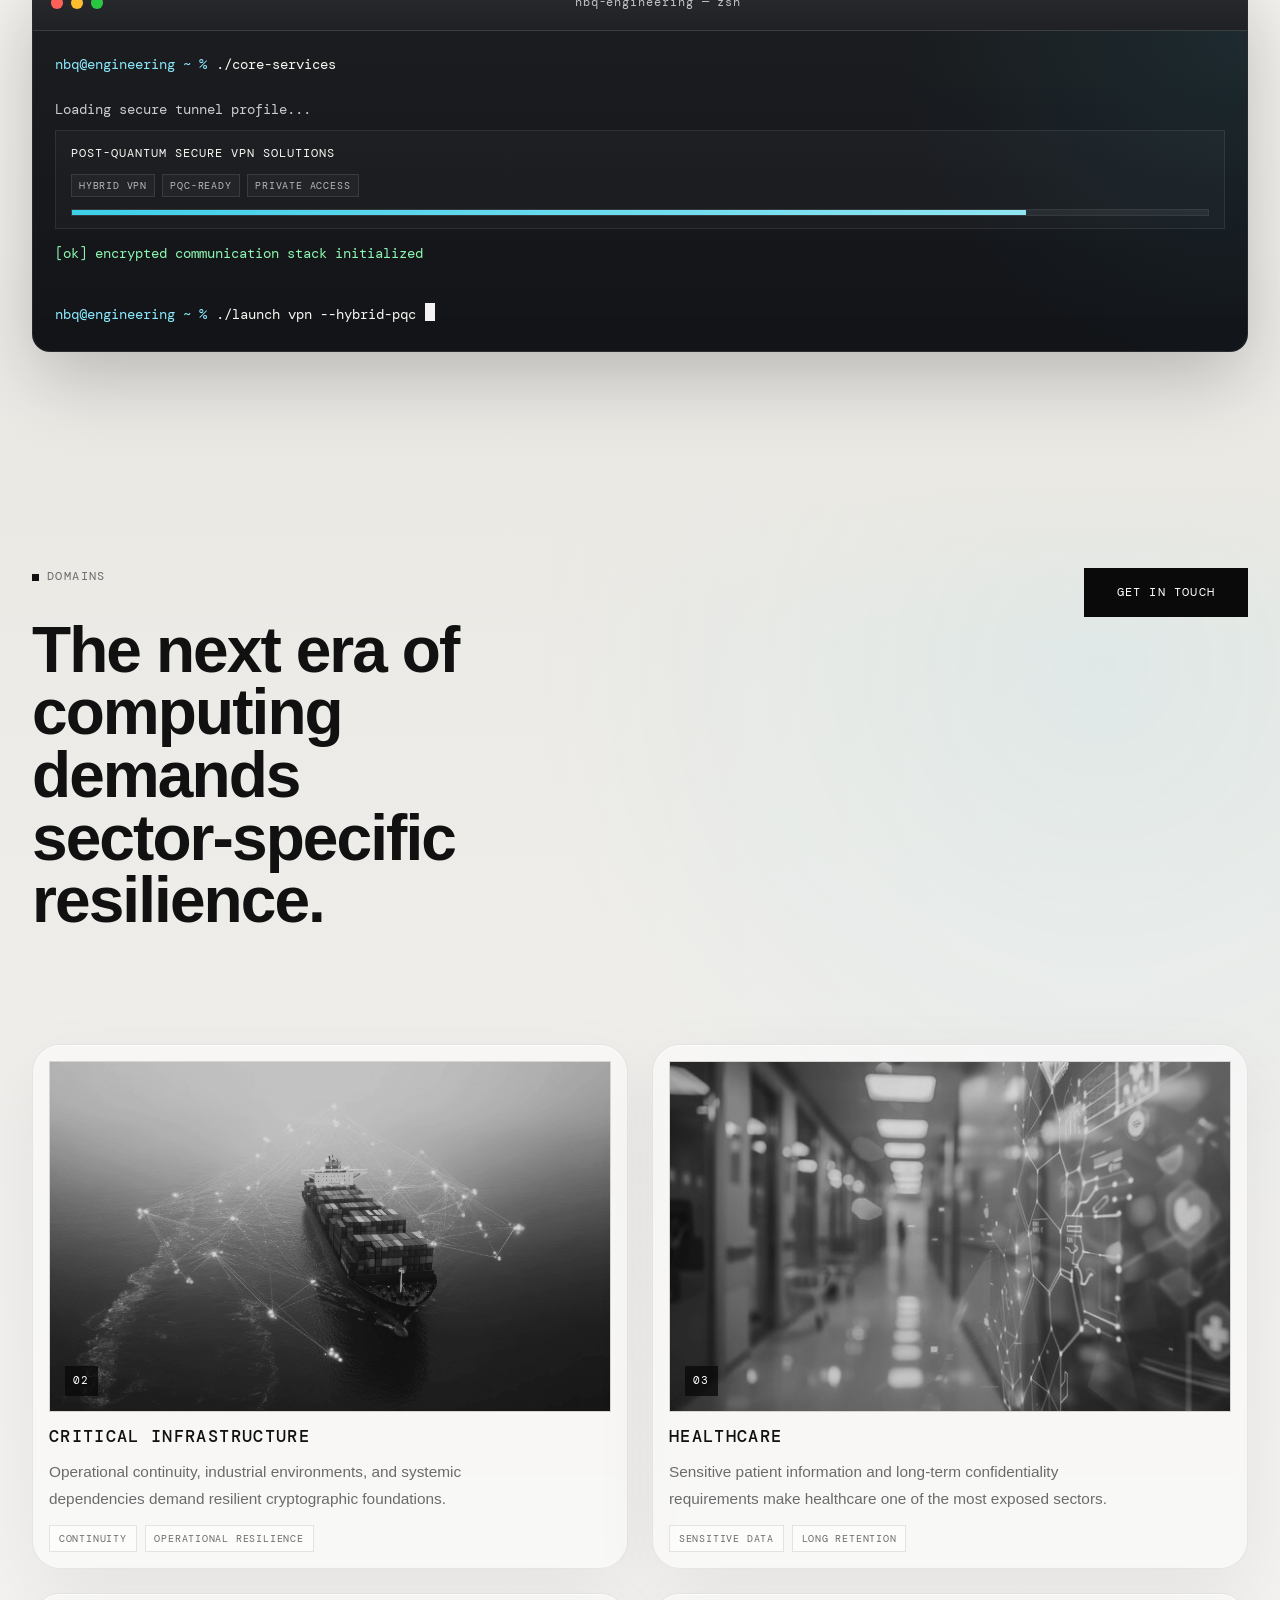
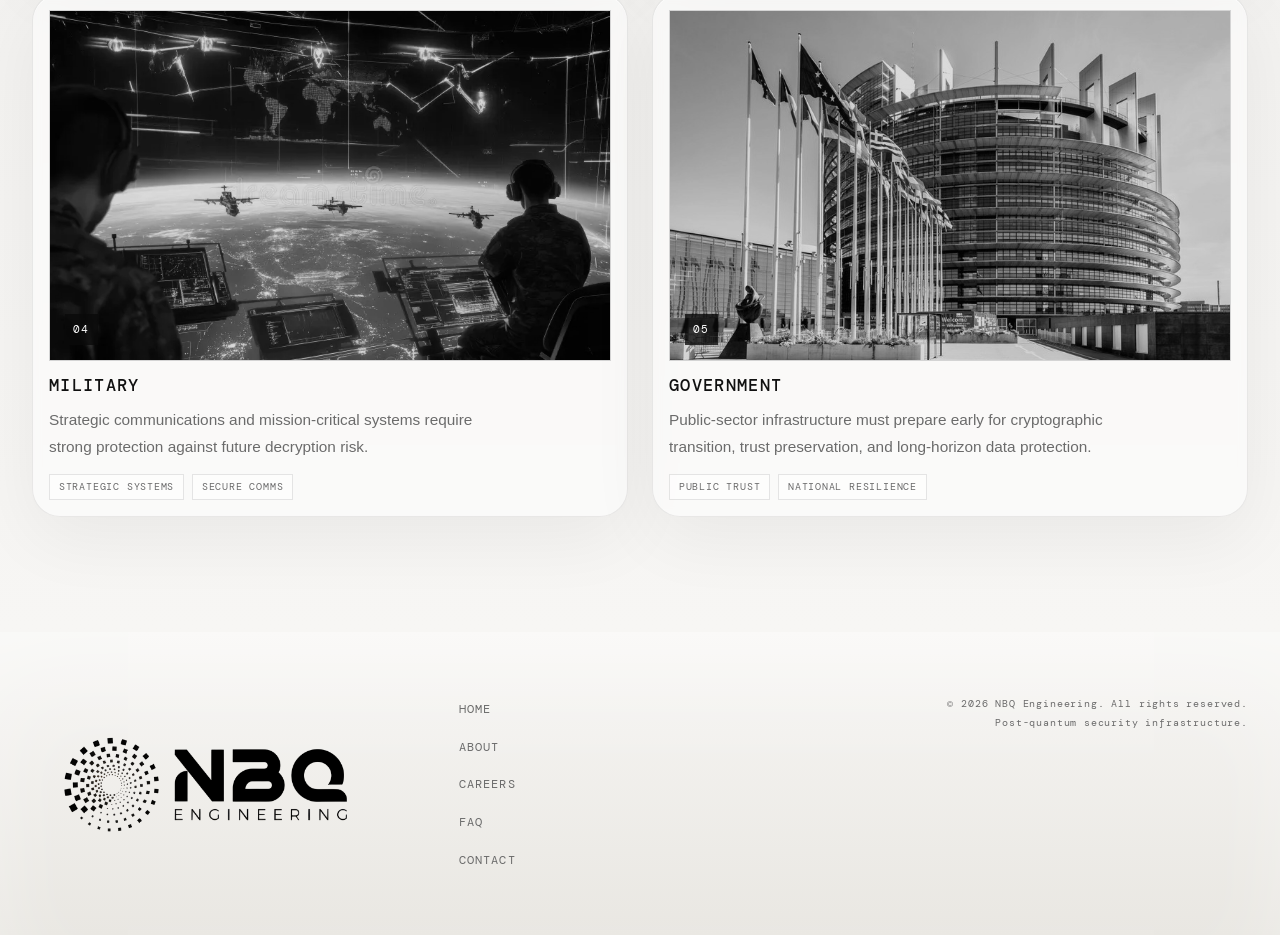
==== commit dd762802: "Update index.html" ====
--- a/index.html
+++ b/index.html
@@ -3,7 +3,7 @@
 <head>
   <meta charset="UTF-8" />
   <meta name="viewport" content="width=device-width, initial-scale=1.0" />
-  <title>NBQ Engineering — Navigating Beyond Quantum</title>
+  <title>NBQ Engineering - Navigating Beyond Quantum</title>
   <meta name="description" content="NBQ Engineering builds trusted, privacy-first, and quantum-resilient security technologies to help organizations prepare for the next era of digital infrastructure." />
   <link rel="icon" href="assets/favicon.ico" type="image/svg+xml" />
   <link rel="stylesheet" href="css/style.css" />
--- a/css/responsive.css
+++ b/css/responsive.css
@@ -279,7 +279,8 @@
   }
 
 .hero-v2__logo {
-  width: clamp(260px, 78vw, 420px);
+  width: clamp(380px, 52vw, 820px);
+  display: block;
 }
 
   .hero-v2__tagline {
